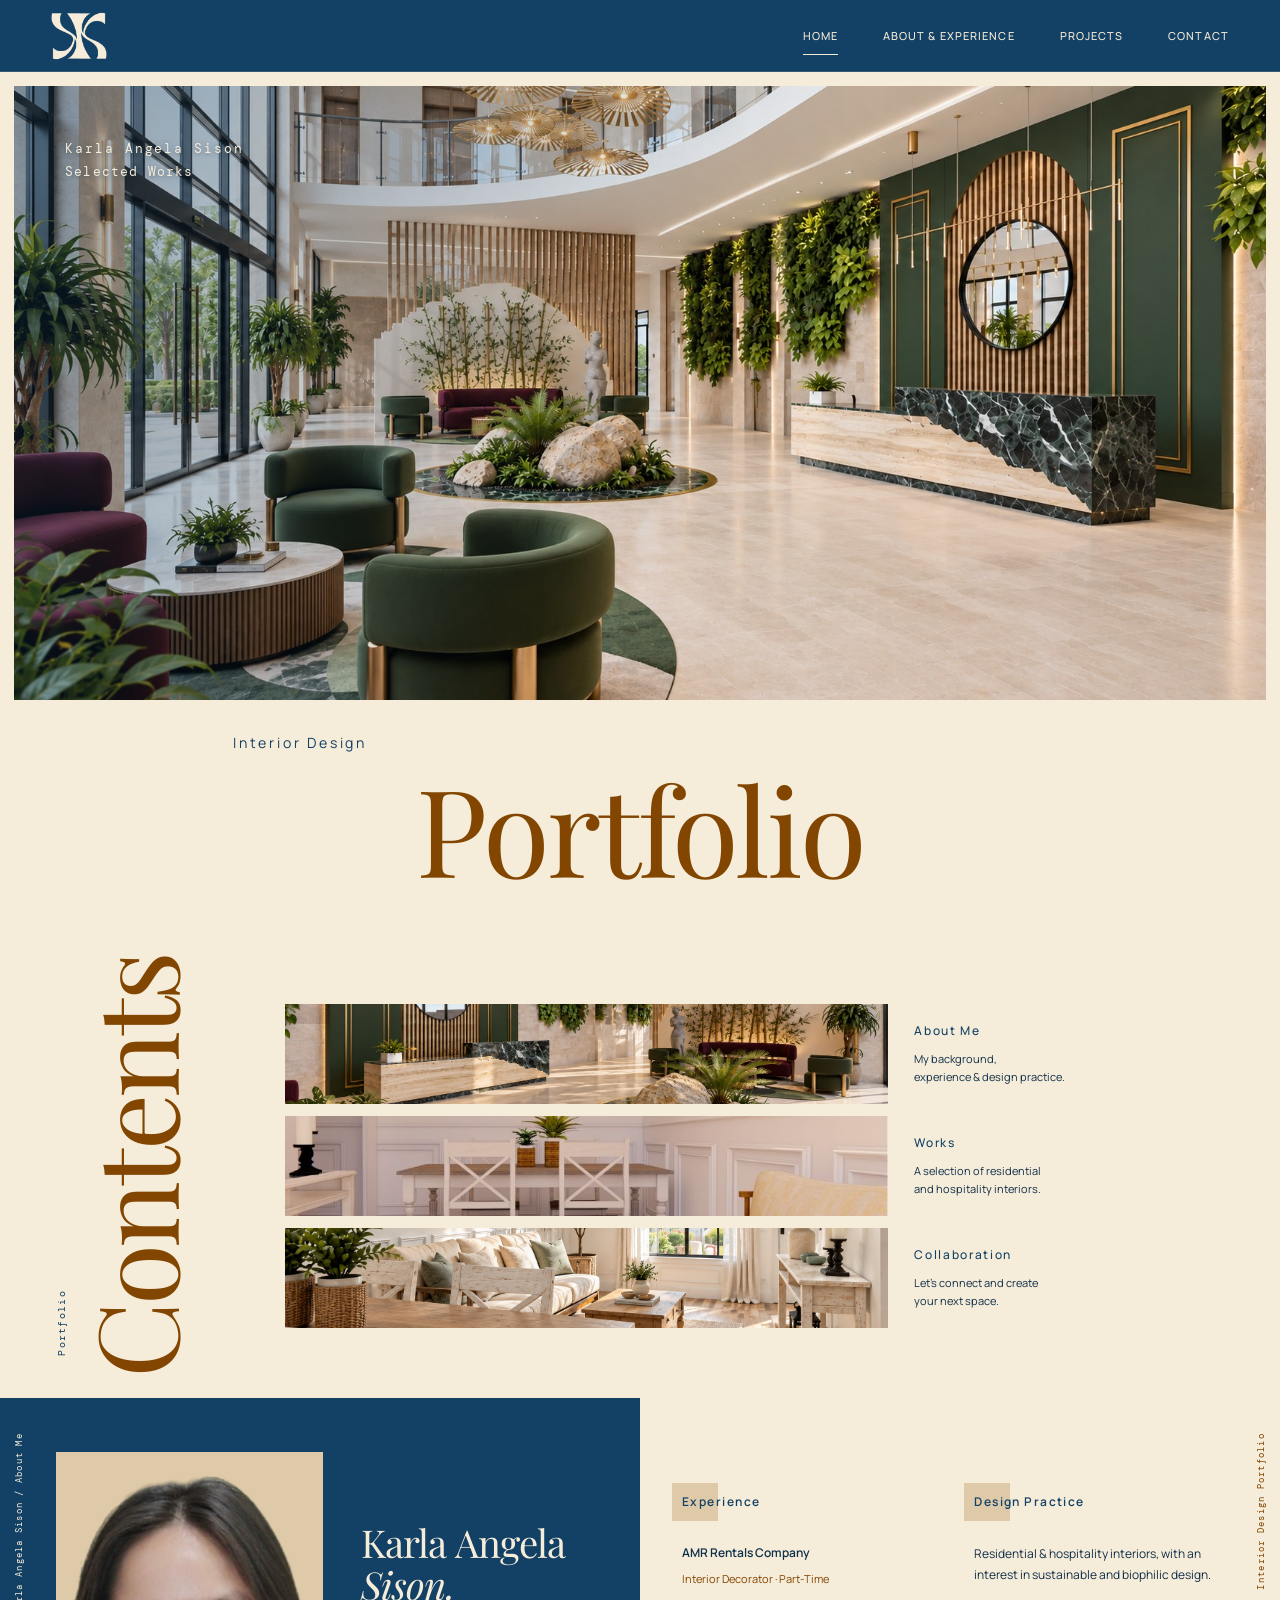
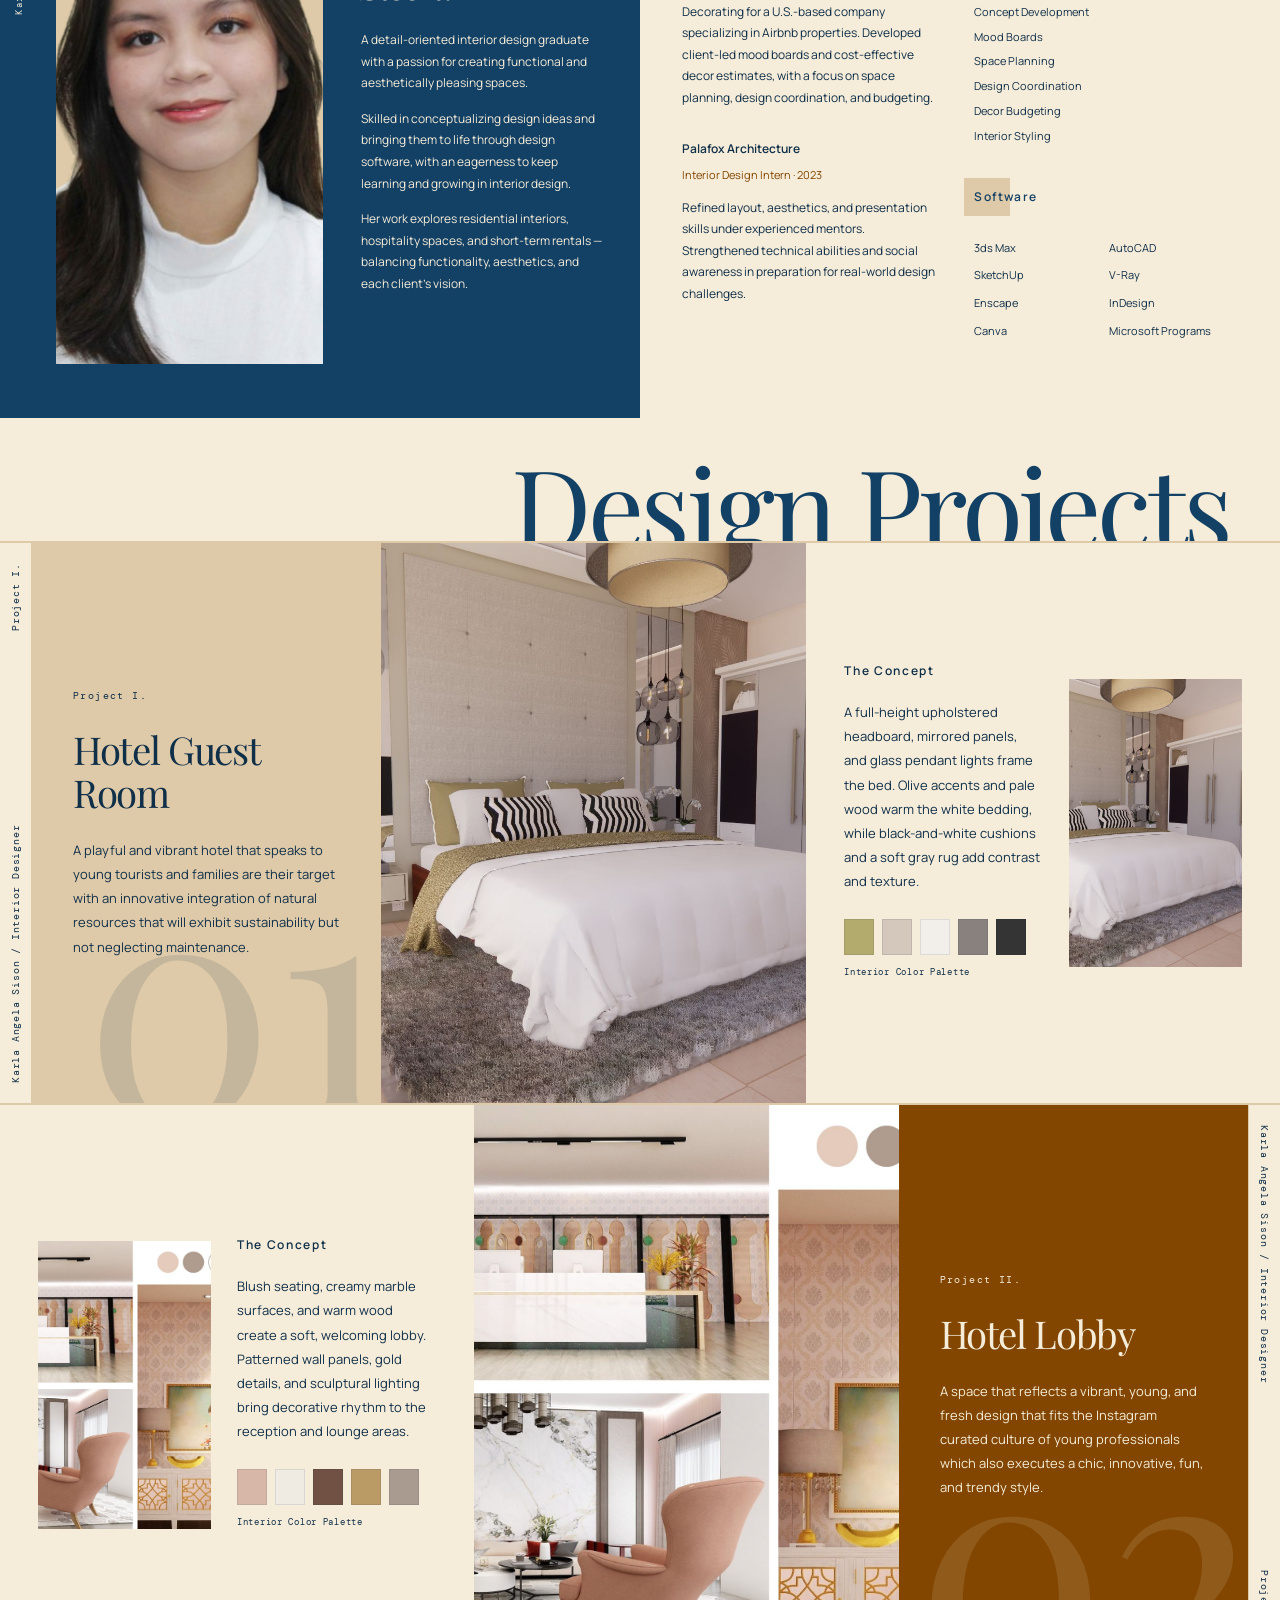
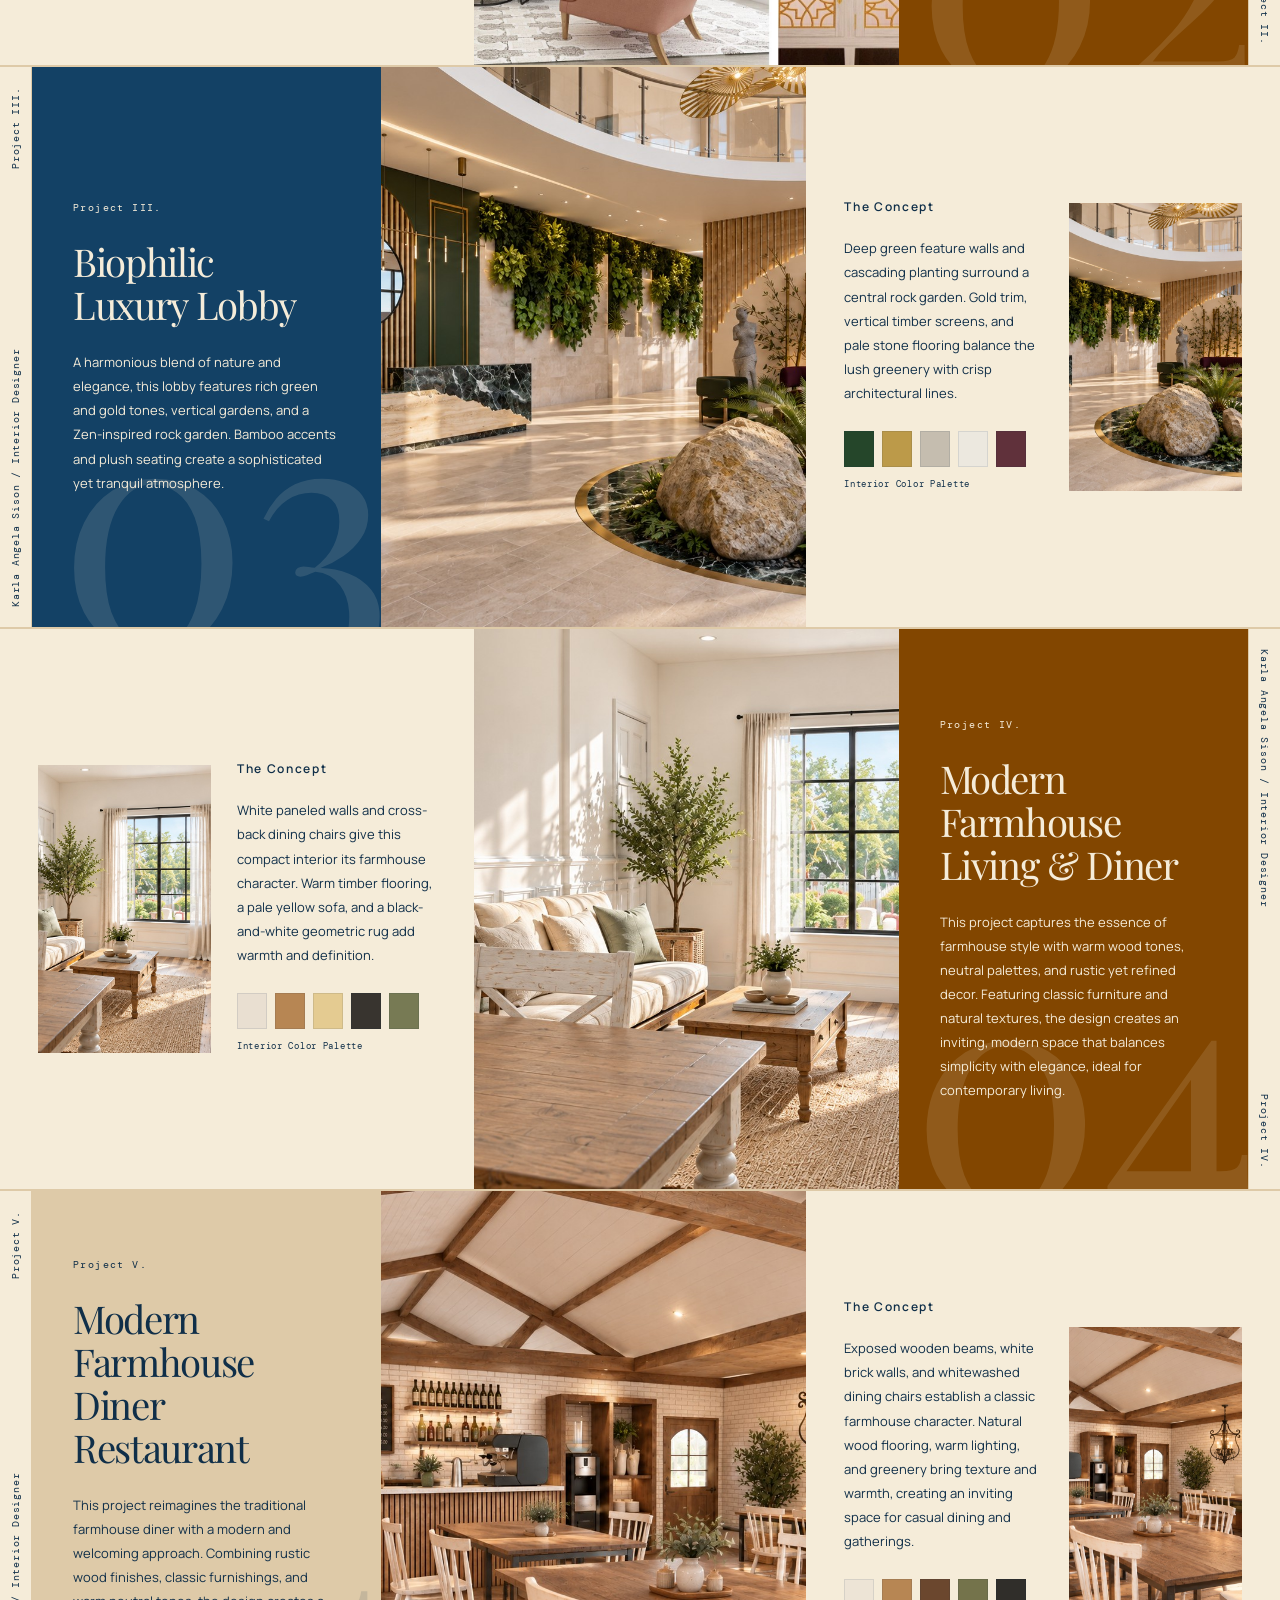
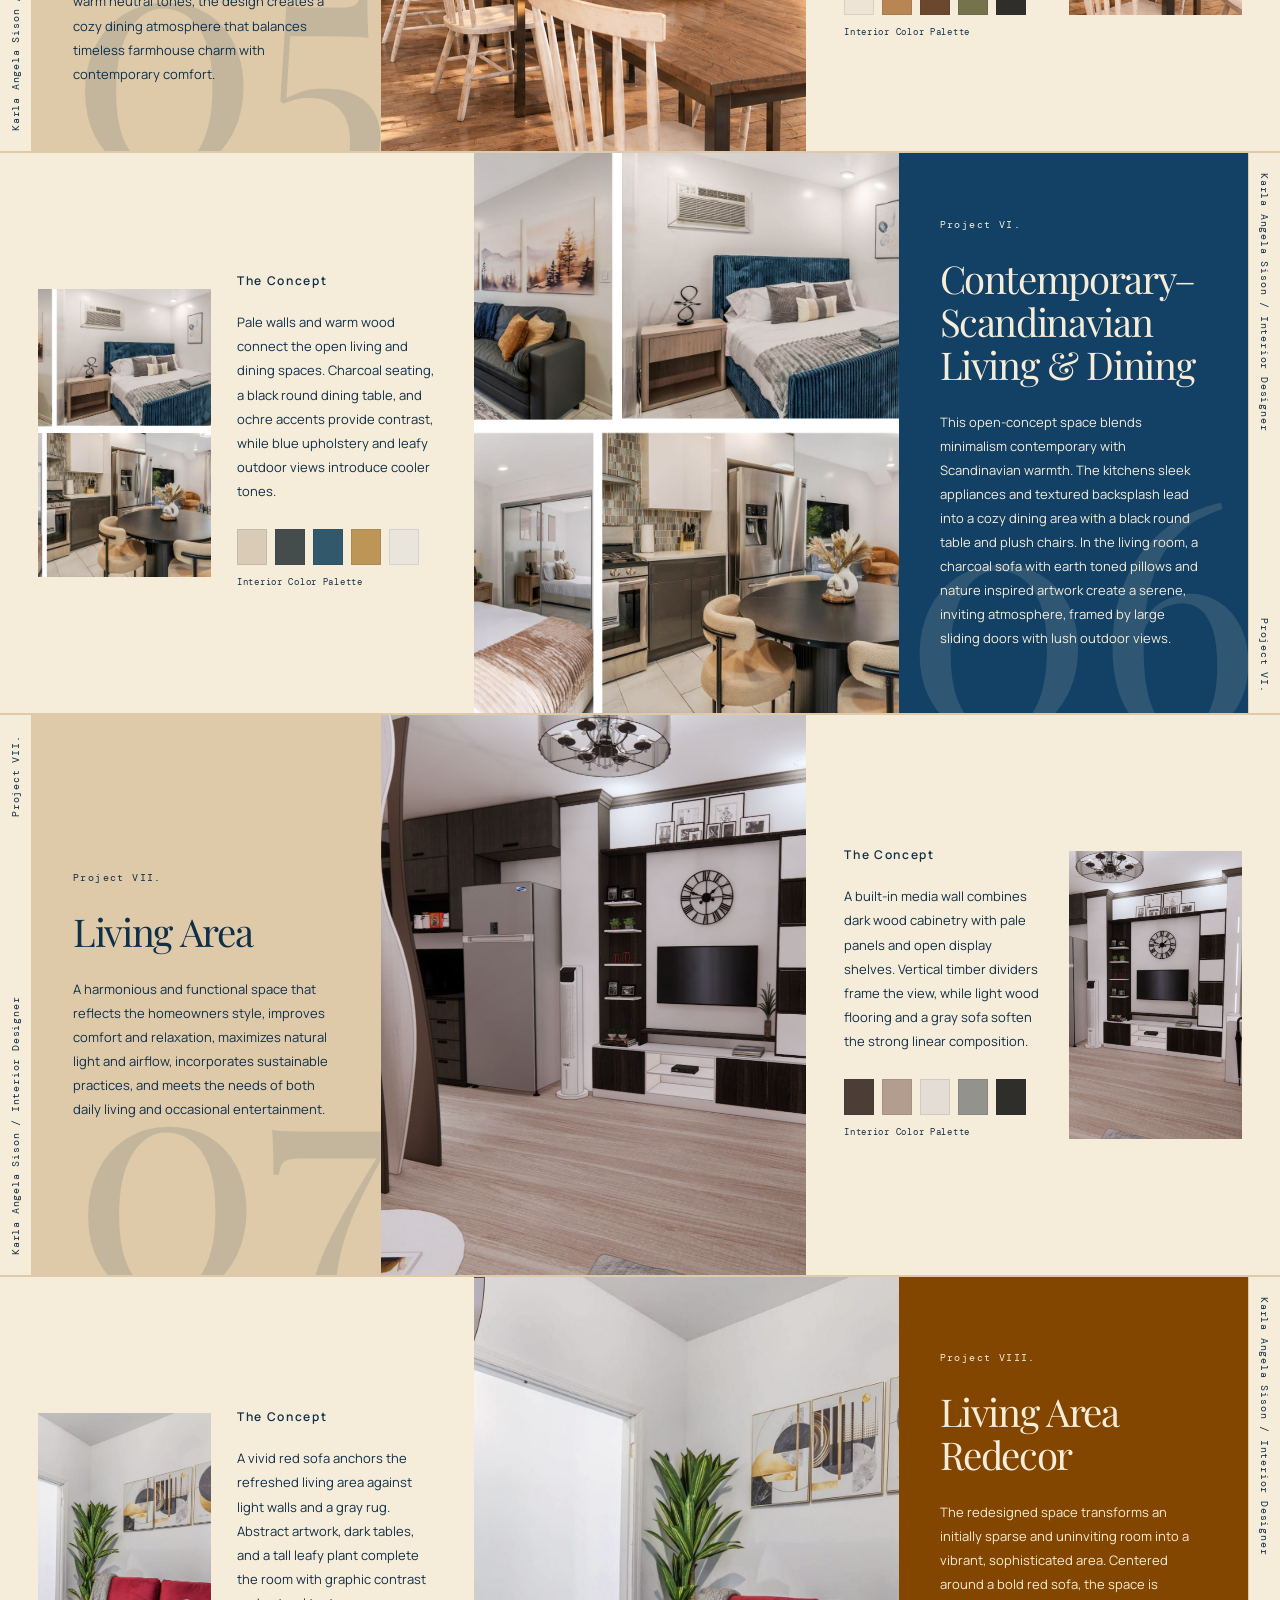
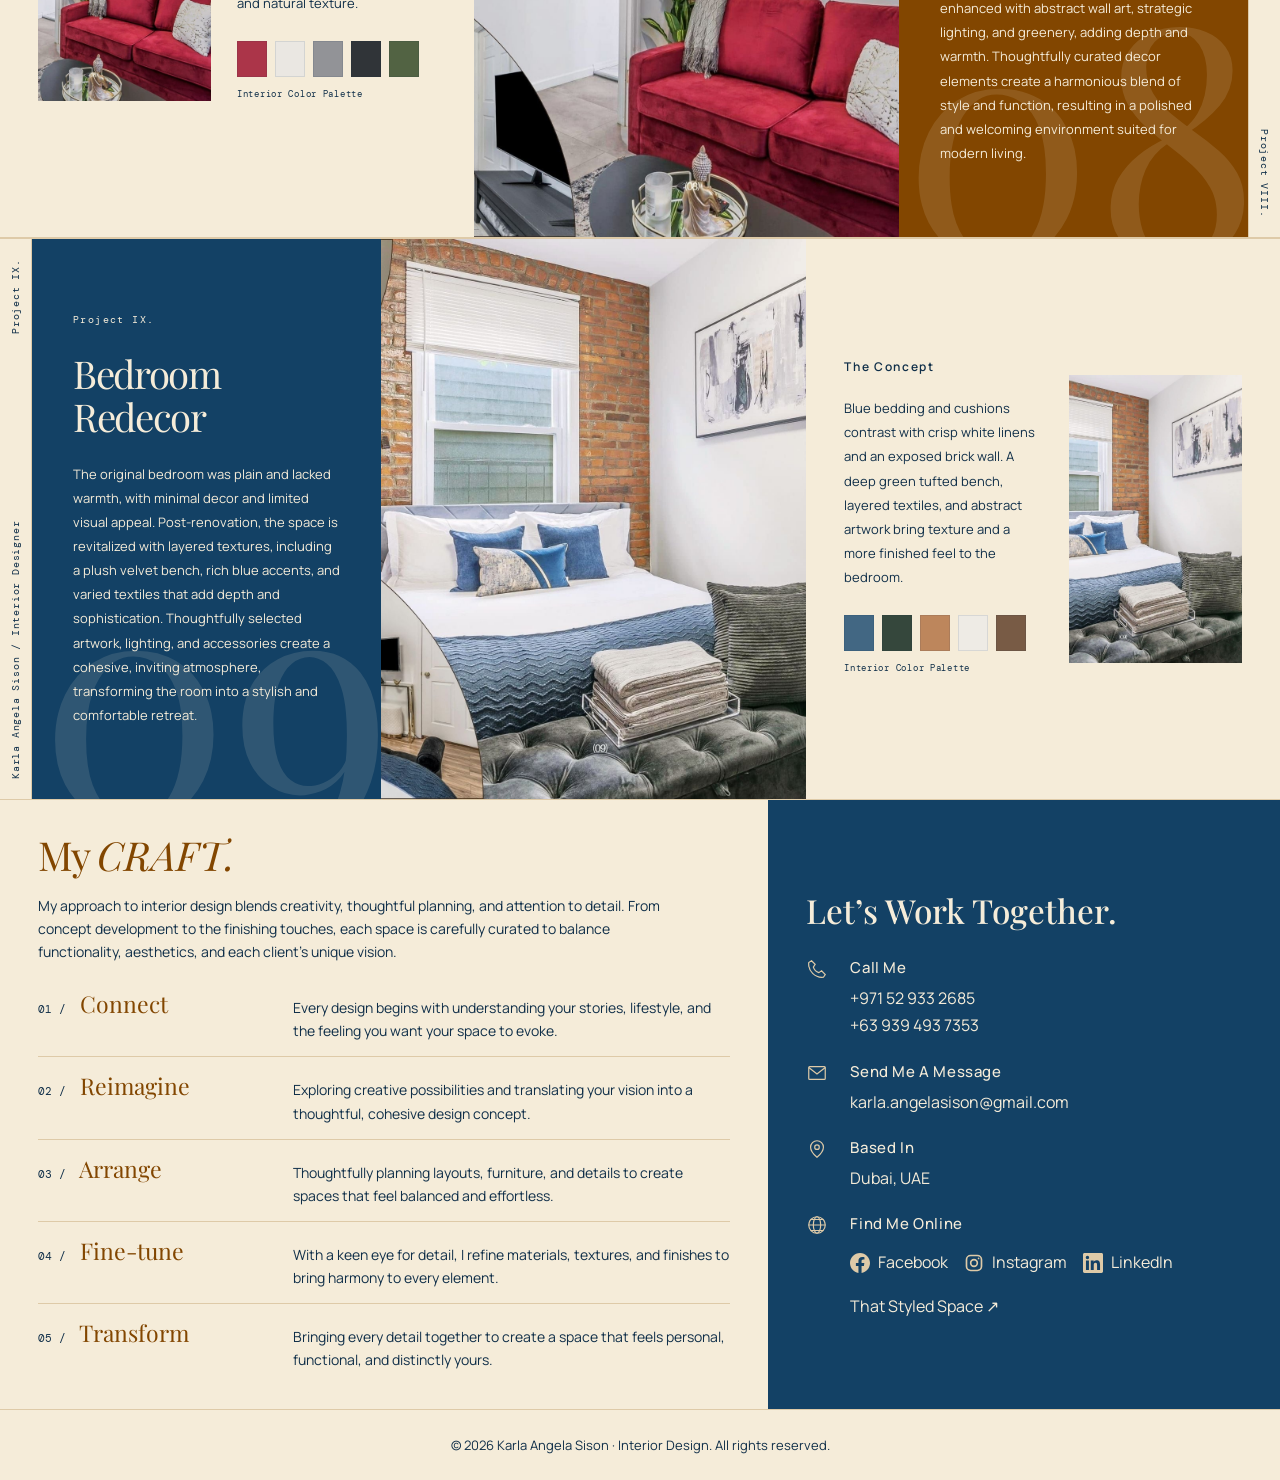
==== index.html @ 4dda9339 "Add files via upload" ====
<!DOCTYPE html>
<html lang="en"><head><meta charset="UTF-8"><meta name="viewport" content="width=device-width, initial-scale=1.0"><meta name="description" content="Karla Angela Sison — Interior Design Portfolio, residential and hospitality projects, experience, and contact details."><title>Karla Angela Sison</title><link rel="icon" type="image/x-icon" href="assets/img/LogoTab.ico"><link rel="preconnect" href="https://fonts.googleapis.com"><link rel="preconnect" href="https://fonts.gstatic.com" crossorigin><link href="https://fonts.googleapis.com/css2?family=DM+Mono:wght@400;500&family=Manrope:wght@400;500;600&family=Playfair+Display:ital,wght@0,400;0,500;1,400&display=swap" rel="stylesheet"><link rel="stylesheet" href="style.css"><script src="script.js" defer></script></head>
<body><a class="skip-link" href="#portfolio">Skip To Portfolio</a>
<header class="portfolio-navigation" id="top">
  <a class="navigation-wordmark" href="#portfolio" aria-label="Karla Angela Sison home"><span class="navigation-logo" aria-hidden="true"></span></a>
  <button class="navigation-toggle" type="button" aria-label="Open navigation" aria-expanded="false" aria-controls="main-navigation"><span></span><span></span><span></span></button>
  <nav id="main-navigation" aria-label="Main navigation">
    <a href="#portfolio">Home</a>
    <a href="#about">About &amp; Experience</a>
    <a href="#projects">Projects</a>
    <a href="#contact">Contact</a>
  </nav>
</header>
<main id="portfolio">
<section class="cover paper" aria-labelledby="cover-title">
  <div class="cover-photo">
    <img src="assets/img/main.jpg" alt="Modern farmhouse living and dining interior by Karla Angela Sison" fetchpriority="high">
    <span class="photo-label">Karla Angela Sison<br><span>Selected Works</span></span>
  </div>
  <div class="cover-title"><p class="small-label">Interior Design</p><h1 id="cover-title">Portfolio</h1></div>
</section>
<section class="contents paper contents-editorial" id="contents" aria-labelledby="contents-title">
  <div class="contents-spine"><span class="small-label">Portfolio</span><h2 id="contents-title">Contents</h2></div>
  <nav class="contents-strips" aria-label="Portfolio contents">
    <a class="contents-strip" href="#about"><img src="assets/img/F-1.jpg" alt="" loading="lazy"><div><h3>About Me</h3><p>My background,<br>experience &amp; design practice.</p></div></a>
    <a class="contents-strip" href="#projects"><img src="assets/img/H-1.jpg" alt="" loading="lazy"><div><h3>Works</h3><p>A selection of residential<br>and hospitality interiors.</p></div></a>
    <a class="contents-strip" href="#contact"><img src="assets/img/B-2ProII.jpg" alt="" loading="lazy"><div><h3>Collaboration</h3><p>Let’s connect and create<br>your next space.</p></div></a>
  </nav>
</section>
<section class="about-spread paper" id="about" aria-labelledby="about-title">
  <div class="about-left">
    <span class="about-edge" aria-hidden="true">Karla Angela Sison / About Me</span>
    <figure class="about-portrait"><img src="assets/img/SisonII.png" alt="Karla Angela Sison" loading="lazy"></figure>
    <div class="about-biography"><h2 id="about-title">Karla Angela<br><em>Sison.</em></h2><p>A detail-oriented interior design graduate with a passion for creating functional and aesthetically pleasing spaces.</p><p>Skilled in conceptualizing design ideas and bringing them to life through design software, with an eagerness to keep learning and growing in interior design.</p><p>Her work explores residential interiors, hospitality spaces, and short-term rentals — balancing functionality, aesthetics, and each client’s vision.</p></div>
  </div>
  <div class="about-right" id="experience">
    <section class="about-experience" aria-labelledby="experience-title"><h3 id="experience-title" class="about-label">Experience</h3>
      <div class="about-role"><h4>AMR Rentals Company</h4><p class="about-role-meta">Interior Decorator · Part-Time</p><p>Decorating for a U.S.-based company specializing in Airbnb properties. Developed client-led mood boards and cost-effective decor estimates, with a focus on space planning, design coordination, and budgeting.</p></div>
      <div class="about-role"><h4>Palafox Architecture</h4><p class="about-role-meta">Interior Design Intern · 2023</p><p>Refined layout, aesthetics, and presentation skills under experienced mentors. Strengthened technical abilities and social awareness in preparation for real-world design challenges.</p></div>
    </section>
    <div class="about-practice">
      <section aria-labelledby="practice-title"><h3 id="practice-title" class="about-label">Design Practice</h3><p>Residential &amp; hospitality interiors, with an interest in sustainable and biophilic design.</p><ul class="about-skills"><li>Concept Development</li><li>Mood Boards</li><li>Space Planning</li><li>Design Coordination</li><li>Decor Budgeting</li><li>Interior Styling</li></ul></section>
      <section aria-labelledby="software-title"><h3 id="software-title" class="about-label">Software</h3><ul class="about-software"><li>3ds Max</li><li>AutoCAD</li><li>SketchUp</li><li>V-Ray</li><li>Enscape</li><li>InDesign</li><li>Canva</li><li>Microsoft Programs</li></ul></section>
    </div>
    <span class="about-edge about-edge-right" aria-hidden="true">Interior Design Portfolio</span>
  </div>
</section>
<div class="chapter-heading" id="projects"><h2>Design Projects</h2></div>
<article class="project paper source-project" id="hotel-guest-room" aria-labelledby="hotel-guest-room-title"><div class="project-intro"><div class="project-story"><span class="small-label">Project I.</span><h2 id="hotel-guest-room-title">Hotel Guest Room</h2><p>A playful and vibrant hotel that speaks to young tourists and families are their target with an innovative integration of natural resources that will exhibit sustainability but not neglecting maintenance.</p><span class="project-index" aria-hidden="true">01</span></div><button class="image-button" data-gallery="projects" data-index="0" aria-label="Enlarge Hotel Guest Room"><img src="assets/img/B-1Pro.jpg" alt="Hotel Guest Room — interior design by Karla Angela Sison" loading="lazy"></button><div class="project-concept"><div class="project-concept-copy"><h3>The Concept</h3><p>A full-height upholstered headboard, mirrored panels, and glass pendant lights frame the bed. Olive accents and pale wood warm the white bedding, while black-and-white cushions and a soft gray rug add contrast and texture.</p><div class="project-palette" role="img" aria-label="Interior color palette: Olive, Warm Beige, Soft White, Warm Gray, Charcoal"><span style="--swatch:#B3AA6D" title="Olive (#B3AA6D)"></span><span style="--swatch:#D4C7BB" title="Warm Beige (#D4C7BB)"></span><span style="--swatch:#F2EEEA" title="Soft White (#F2EEEA)"></span><span style="--swatch:#88817D" title="Warm Gray (#88817D)"></span><span style="--swatch:#343434" title="Charcoal (#343434)"></span></div><span class="project-palette-label">Interior Color Palette</span></div><figure class="project-concept-image"><img src="assets/img/B-1Pro.jpg" alt="" loading="lazy"></figure></div></div><div class="folio"><span>Karla Angela Sison / Interior Designer</span><span>Project I.</span></div></article>
<div class="project-divider" aria-hidden="true"><span></span></div>
<article class="project paper source-project" id="hotel-lobby" aria-labelledby="hotel-lobby-title"><div class="project-intro reverse"><div class="project-story"><span class="small-label">Project II.</span><h2 id="hotel-lobby-title">Hotel Lobby</h2><p>A space that reflects a vibrant, young, and fresh design that fits the Instagram curated culture of young professionals which also executes a chic, innovative, fun, and trendy style.</p><span class="project-index" aria-hidden="true">02</span></div><button class="image-button" data-gallery="projects" data-index="1" aria-label="Enlarge Hotel Lobby"><img src="assets/img/A-1Pro.jpg" alt="Hotel Lobby — interior design by Karla Angela Sison" loading="lazy"></button><div class="project-concept"><div class="project-concept-copy"><h3>The Concept</h3><p>Blush seating, creamy marble surfaces, and warm wood create a soft, welcoming lobby. Patterned wall panels, gold details, and sculptural lighting bring decorative rhythm to the reception and lounge areas.</p><div class="project-palette" role="img" aria-label="Interior color palette: Blush, Ivory, Walnut, Muted Gold, Warm Gray"><span style="--swatch:#D7B8A8" title="Blush (#D7B8A8)"></span><span style="--swatch:#EFEAE2" title="Ivory (#EFEAE2)"></span><span style="--swatch:#705143" title="Walnut (#705143)"></span><span style="--swatch:#BA9A65" title="Muted Gold (#BA9A65)"></span><span style="--swatch:#A99B90" title="Warm Gray (#A99B90)"></span></div><span class="project-palette-label">Interior Color Palette</span></div><figure class="project-concept-image"><img src="assets/img/A-1Pro.jpg" alt="" loading="lazy"></figure></div></div><div class="folio"><span>Karla Angela Sison / Interior Designer</span><span>Project II.</span></div></article>
<div class="project-divider" aria-hidden="true"><span></span></div>
<article class="project paper source-project" id="biophilic-lobby" aria-labelledby="biophilic-lobby-title"><div class="project-intro"><div class="project-story"><span class="small-label">Project III.</span><h2 id="biophilic-lobby-title">Biophilic Luxury Lobby</h2><p>A harmonious blend of nature and elegance, this lobby features rich green and gold tones, vertical gardens, and a Zen-inspired rock garden. Bamboo accents and plush seating create a sophisticated yet tranquil atmosphere.</p><span class="project-index" aria-hidden="true">03</span></div><button class="image-button" data-gallery="projects" data-index="2" aria-label="Enlarge Biophilic Luxury Lobby"><img src="assets/img/F-1.jpg" alt="Biophilic Luxury Lobby — interior design by Karla Angela Sison" loading="lazy"></button><div class="project-concept"><div class="project-concept-copy"><h3>The Concept</h3><p>Deep green feature walls and cascading planting surround a central rock garden. Gold trim, vertical timber screens, and pale stone flooring balance the lush greenery with crisp architectural lines.</p><div class="project-palette" role="img" aria-label="Interior color palette: Forest Green, Gold, Warm Stone, Ivory, Burgundy"><span style="--swatch:#25462A" title="Forest Green (#25462A)"></span><span style="--swatch:#BC9A49" title="Gold (#BC9A49)"></span><span style="--swatch:#C5BDAF" title="Warm Stone (#C5BDAF)"></span><span style="--swatch:#ECE8DF" title="Ivory (#ECE8DF)"></span><span style="--swatch:#60313B" title="Burgundy (#60313B)"></span></div><span class="project-palette-label">Interior Color Palette</span></div><figure class="project-concept-image"><img src="assets/img/F-1.jpg" alt="" loading="lazy"></figure></div></div><div class="folio"><span>Karla Angela Sison / Interior Designer</span><span>Project III.</span></div></article>
<div class="project-divider" aria-hidden="true"><span></span></div>
<article class="project paper source-project" id="modern-farmhouse" aria-labelledby="modern-farmhouse-title"><div class="project-intro reverse"><div class="project-story"><span class="small-label">Project IV.</span><h2 id="modern-farmhouse-title">Modern Farmhouse Living &amp; Diner</h2><p>This project captures the essence of farmhouse style with warm wood tones, neutral palettes, and rustic yet refined decor. Featuring classic furniture and natural textures, the design creates an inviting, modern space that balances simplicity with elegance, ideal for contemporary living.</p><span class="project-index" aria-hidden="true">04</span></div><button class="image-button" data-gallery="projects" data-index="3" aria-label="Enlarge Modern Farmhouse Living &amp; Dining Area"><img src="assets/img/B-2ProII.jpg" alt="Modern Farmhouse Living &amp; Dining Area — interior design by Karla Angela Sison" loading="lazy"></button><div class="project-concept"><div class="project-concept-copy"><h3>The Concept</h3><p>White paneled walls and cross-back dining chairs give this compact interior its farmhouse character. Warm timber flooring, a pale yellow sofa, and a black-and-white geometric rug add warmth and definition.</p><div class="project-palette" role="img" aria-label="Interior color palette: Cream, Natural Oak, Pale Yellow, Charcoal, Olive Green"><span style="--swatch:#E9DFD1" title="Cream (#E9DFD1)"></span><span style="--swatch:#B78653" title="Natural Oak (#B78653)"></span><span style="--swatch:#E4CB91" title="Pale Yellow (#E4CB91)"></span><span style="--swatch:#38342F" title="Charcoal (#38342F)"></span><span style="--swatch:#777A54" title="Olive Green (#777A54)"></span></div><span class="project-palette-label">Interior Color Palette</span></div><figure class="project-concept-image"><img src="assets/img/B-2ProII.jpg" alt="" loading="lazy"></figure></div></div><div class="folio"><span>Karla Angela Sison / Interior Designer</span><span>Project IV.</span></div></article>
<div class="project-divider" aria-hidden="true"><span></span></div>
<article class="project paper source-project" id="farmhouse-diner" aria-labelledby="farmhouse-diner-title"><div class="project-intro"><div class="project-story"><span class="small-label">Project V.</span><h2 id="farmhouse-diner-title">Modern Farmhouse Diner Restaurant</h2><p>This project reimagines the traditional farmhouse diner with a modern and welcoming approach. Combining rustic wood finishes, classic furnishings, and warm neutral tones, the design creates a cozy dining atmosphere that balances timeless farmhouse charm with contemporary comfort.</p><span class="project-index" aria-hidden="true">05</span></div><button class="image-button" data-gallery="projects" data-index="4" aria-label="Enlarge Modern Farmhouse Diner Restaurant"><img src="assets/img/I-1.jpg" alt="Modern Farmhouse Diner Restaurant — interior design by Karla Angela Sison" loading="lazy"></button><div class="project-concept"><div class="project-concept-copy"><h3>The Concept</h3><p>Exposed wooden beams, white brick walls, and whitewashed dining chairs establish a classic farmhouse character. Natural wood flooring, warm lighting, and greenery bring texture and warmth, creating an inviting space for casual dining and gatherings.</p><div class="project-palette" role="img" aria-label="Interior color palette: Warm White, Natural Oak, Walnut Brown, Olive Green, Charcoal Black"><span style="--swatch:#EDE4D6" title="Warm White (#EDE4D6)"></span><span style="--swatch:#B78653" title="Natural Oak (#B78653)"></span><span style="--swatch:#6B472E" title="Walnut Brown (#6B472E)"></span><span style="--swatch:#74734B" title="Olive Green (#74734B)"></span><span style="--swatch:#302E2A" title="Charcoal Black (#302E2A)"></span></div><span class="project-palette-label">Interior Color Palette</span></div><figure class="project-concept-image"><img src="assets/img/I-1.jpg" alt="" loading="lazy"></figure></div></div><div class="folio"><span>Karla Angela Sison / Interior Designer</span><span>Project V.</span></div></article>
<div class="project-divider" aria-hidden="true"><span></span></div>
<article class="project paper source-project" id="scandinavian" aria-labelledby="scandinavian-title"><div class="project-intro reverse"><div class="project-story"><span class="small-label">Project VI.</span><h2 id="scandinavian-title">Contemporary–Scandinavian Living &amp; Dining</h2><p>This open-concept space blends minimalism contemporary with Scandinavian warmth. The kitchens sleek appliances and textured backsplash lead into a cozy dining area with a black round table and plush chairs. In the living room, a charcoal sofa with earth toned pillows and nature inspired artwork create a serene, inviting atmosphere, framed by large sliding doors with lush outdoor views.</p><span class="project-index" aria-hidden="true">06</span></div><button class="image-button" data-gallery="projects" data-index="5" aria-label="Enlarge Contemporary–Scandinavian Living &amp; Dining"><img src="assets/img/C-1Pro.jpg" alt="Contemporary–Scandinavian Living &amp; Dining — interior design by Karla Angela Sison" loading="lazy"></button><div class="project-concept"><div class="project-concept-copy"><h3>The Concept</h3><p>Pale walls and warm wood connect the open living and dining spaces. Charcoal seating, a black round dining table, and ochre accents provide contrast, while blue upholstery and leafy outdoor views introduce cooler tones.</p><div class="project-palette" role="img" aria-label="Interior color palette: Light Oak, Charcoal, Muted Blue, Ochre, Warm White"><span style="--swatch:#D9CBB5" title="Light Oak (#D9CBB5)"></span><span style="--swatch:#454C4C" title="Charcoal (#454C4C)"></span><span style="--swatch:#31586B" title="Muted Blue (#31586B)"></span><span style="--swatch:#BD9556" title="Ochre (#BD9556)"></span><span style="--swatch:#EAE5DC" title="Warm White (#EAE5DC)"></span></div><span class="project-palette-label">Interior Color Palette</span></div><figure class="project-concept-image"><img src="assets/img/C-1Pro.jpg" alt="" loading="lazy"></figure></div></div><div class="folio"><span>Karla Angela Sison / Interior Designer</span><span>Project VI.</span></div></article>
<div class="project-divider" aria-hidden="true"><span></span></div>
<article class="project paper source-project" id="living-area" aria-labelledby="living-area-title"><div class="project-intro"><div class="project-story"><span class="small-label">Project VII.</span><h2 id="living-area-title">Living Area</h2><p>A harmonious and functional space that reflects the homeowners style, improves comfort and relaxation, maximizes natural light and airflow, incorporates sustainable practices, and meets the needs of both daily living and occasional entertainment.</p><span class="project-index" aria-hidden="true">07</span></div><button class="image-button" data-gallery="projects" data-index="6" aria-label="Enlarge Living Area"><img src="assets/img/E-1Pro.jpg" alt="Living Area — interior design by Karla Angela Sison" loading="lazy"></button><div class="project-concept"><div class="project-concept-copy"><h3>The Concept</h3><p>A built-in media wall combines dark wood cabinetry with pale panels and open display shelves. Vertical timber dividers frame the view, while light wood flooring and a gray sofa soften the strong linear composition.</p><div class="project-palette" role="img" aria-label="Interior color palette: Dark Walnut, Light Wood, Warm White, Soft Gray, Charcoal Black"><span style="--swatch:#4C3D36" title="Dark Walnut (#4C3D36)"></span><span style="--swatch:#B39E8D" title="Light Wood (#B39E8D)"></span><span style="--swatch:#E4DDD5" title="Warm White (#E4DDD5)"></span><span style="--swatch:#93928C" title="Soft Gray (#93928C)"></span><span style="--swatch:#302E2A" title="Charcoal Black (#302E2A)"></span></div><span class="project-palette-label">Interior Color Palette</span></div><figure class="project-concept-image"><img src="assets/img/E-1Pro.jpg" alt="" loading="lazy"></figure></div></div><div class="folio"><span>Karla Angela Sison / Interior Designer</span><span>Project VII.</span></div></article>
<div class="project-divider" aria-hidden="true"><span></span></div>
<article class="project paper source-project" id="living-redecor" aria-labelledby="living-redecor-title"><div class="project-intro reverse"><div class="project-story"><span class="small-label">Project VIII.</span><h2 id="living-redecor-title">Living Area Redecor</h2><p>The redesigned space transforms an initially sparse and uninviting room into a vibrant, sophisticated area. Centered around a bold red sofa, the space is enhanced with abstract wall art, strategic lighting, and greenery, adding depth and warmth. Thoughtfully curated decor elements create a harmonious blend of style and function, resulting in a polished and welcoming environment suited for modern living.</p><span class="project-index" aria-hidden="true">08</span></div><button class="image-button" data-gallery="projects" data-index="7" aria-label="Enlarge Living Area Redecor"><img src="assets/img/G-I.jpg" alt="Living Area Redecor — interior design by Karla Angela Sison" loading="lazy"></button><div class="project-concept"><div class="project-concept-copy"><h3>The Concept</h3><p>A vivid red sofa anchors the refreshed living area against light walls and a gray rug. Abstract artwork, dark tables, and a tall leafy plant complete the room with graphic contrast and natural texture.</p><div class="project-palette" role="img" aria-label="Interior color palette: Crimson, Soft White, Cool Gray, Charcoal, Leaf Green"><span style="--swatch:#AB3549" title="Crimson (#AB3549)"></span><span style="--swatch:#EAE7E2" title="Soft White (#EAE7E2)"></span><span style="--swatch:#929397" title="Cool Gray (#929397)"></span><span style="--swatch:#303438" title="Charcoal (#303438)"></span><span style="--swatch:#526343" title="Leaf Green (#526343)"></span></div><span class="project-palette-label">Interior Color Palette</span></div><figure class="project-concept-image"><img src="assets/img/G-I.jpg" alt="" loading="lazy"></figure></div></div><div class="folio"><span>Karla Angela Sison / Interior Designer</span><span>Project VIII.</span></div></article>
<div class="project-divider" aria-hidden="true"><span></span></div>
<article class="project paper source-project" id="bedroom-redecor" aria-labelledby="bedroom-redecor-title"><div class="project-intro"><div class="project-story"><span class="small-label">Project IX.</span><h2 id="bedroom-redecor-title">Bedroom Redecor</h2><p>The original bedroom was plain and lacked warmth, with minimal decor and limited visual appeal. Post-renovation, the space is revitalized with layered textures, including a plush velvet bench, rich blue accents, and varied textiles that add depth and sophistication. Thoughtfully selected artwork, lighting, and accessories create a cohesive, inviting atmosphere, transforming the room into a stylish and comfortable retreat.</p><span class="project-index" aria-hidden="true">09</span></div><button class="image-button" data-gallery="projects" data-index="8" aria-label="Enlarge Bedroom Redecor"><img src="assets/img/G-II.jpg" alt="Bedroom Redecor — interior design by Karla Angela Sison" loading="lazy"></button><div class="project-concept"><div class="project-concept-copy"><h3>The Concept</h3><p>Blue bedding and cushions contrast with crisp white linens and an exposed brick wall. A deep green tufted bench, layered textiles, and abstract artwork bring texture and a more finished feel to the bedroom.</p><div class="project-palette" role="img" aria-label="Interior color palette: Denim Blue, Deep Green, Terracotta, Linen White, Warm Walnut"><span style="--swatch:#426783" title="Denim Blue (#426783)"></span><span style="--swatch:#35473C" title="Deep Green (#35473C)"></span><span style="--swatch:#BD865C" title="Terracotta (#BD865C)"></span><span style="--swatch:#EEEBE5" title="Linen White (#EEEBE5)"></span><span style="--swatch:#785B45" title="Warm Walnut (#785B45)"></span></div><span class="project-palette-label">Interior Color Palette</span></div><figure class="project-concept-image"><img src="assets/img/G-II.jpg" alt="" loading="lazy"></figure></div></div><div class="folio"><span>Karla Angela Sison / Interior Designer</span><span>Project IX.</span></div></article>
<section class="craft paper craft-contact" id="contact" aria-labelledby="craft-title contact-title">
  <div class="craft-story">
    <div class="craft-introduction">
    <h2 id="craft-title">My <em>CRAFT.</em></h2>
    <p>My approach to interior design blends creativity, thoughtful planning, and attention to detail. From concept development to the finishing touches, each space is carefully curated to balance functionality, aesthetics, and each client’s unique vision.</p>
    </div>
  <ol class="craft-process" aria-label="My design process">
    <li><h3><span>01 /</span> Connect</h3><p>Every design begins with understanding your stories, lifestyle, and the feeling you want your space to evoke.</p></li>
    <li><h3><span>02 /</span> Reimagine</h3><p>Exploring creative possibilities and translating your vision into a thoughtful, cohesive design concept.</p></li>
    <li><h3><span>03 /</span> Arrange</h3><p>Thoughtfully planning layouts, furniture, and details to create spaces that feel balanced and effortless.</p></li>
    <li><h3><span>04 /</span> Fine-tune</h3><p>With a keen eye for detail, I refine materials, textures, and finishes to bring harmony to every element.</p></li>
    <li><h3><span>05 /</span> Transform</h3><p>Bringing every detail together to create a space that feels personal, functional, and distinctly yours.</p></li>
  </ol>
  </div>
<div class="contact-details">
    <h3 id="contact-title">Let’s Work Together.</h3>
    <div class="contact-detail-row">
      <svg viewBox="0 0 24 24" fill="none" stroke="currentColor" stroke-width="1.3" aria-hidden="true"><path d="m6 3 4 4-2 3c1 3 3 5 6 6l3-2 4 4-2 3C10 22 2 14 3 5Z"/></svg>
      <div><h4>Call Me</h4><a href="tel:+971529332685">+971 52 933 2685</a><a href="tel:+639394937353">+63 939 493 7353</a></div>
    </div>
    <div class="contact-detail-row">
      <svg viewBox="0 0 24 24" fill="none" stroke="currentColor" stroke-width="1.3" aria-hidden="true"><rect x="3" y="5" width="18" height="14" rx="1"/><path d="m3 6 9 7 9-7"/></svg>
      <div><h4>Send Me A Message</h4><a href="mailto:karla.angelasison@gmail.com">karla.angelasison@gmail.com</a></div>
    </div>
    <div class="contact-detail-row">
      <svg viewBox="0 0 24 24" fill="none" stroke="currentColor" stroke-width="1.3" aria-hidden="true"><path d="M19 10c0 5-7 11-7 11S5 15 5 10a7 7 0 1 1 14 0Z"/><circle cx="12" cy="10" r="2.5"/></svg>
      <div><h4>Based In</h4><p>Dubai, UAE</p></div>
    </div>
    <div class="contact-detail-row">
      <svg viewBox="0 0 24 24" fill="none" stroke="currentColor" stroke-width="1.3" aria-hidden="true"><circle cx="12" cy="12" r="9"/><ellipse cx="12" cy="12" rx="4" ry="9"/><path d="M3 12h18M5 6h14M5 18h14"/></svg>
      <div><h4>Find Me Online</h4><nav class="contact-profile-links" aria-label="Social profiles"><a href="https://www.facebook.com/karlaangela.sison" target="_blank" rel="noopener noreferrer"><svg viewBox="0 0 24 24" fill="currentColor" aria-hidden="true"><path d="M24 12.073C24 5.405 18.627 0 12 0S0 5.405 0 12.073C0 18.1 4.388 23.094 10.125 24v-8.437H7.078v-3.49h3.047V9.413c0-3.026 1.792-4.697 4.533-4.697 1.312 0 2.686.236 2.686.236v2.971h-1.513c-1.49 0-1.956.931-1.956 1.887v2.263h3.328l-.532 3.49h-2.796V24C19.612 23.094 24 18.1 24 12.073Z"/></svg><span>Facebook</span></a><a href="https://www.instagram.com/_karlasison/" target="_blank" rel="noopener noreferrer"><svg viewBox="0 0 24 24" fill="none" stroke="currentColor" stroke-width="2" aria-hidden="true"><rect x="3" y="3" width="18" height="18" rx="5"/><circle cx="12" cy="12" r="4"/><circle cx="17.5" cy="6.5" r="1" fill="currentColor" stroke="none"/></svg><span>Instagram</span></a><a href="https://www.linkedin.com/in/karla-angela-sison-81026522a/" target="_blank" rel="noopener noreferrer"><svg viewBox="0 0 24 24" fill="currentColor" aria-hidden="true"><path d="M20.447 20.452h-3.554v-5.569c0-1.328-.027-3.037-1.852-3.037-1.853 0-2.136 1.445-2.136 2.939v5.667H9.351V9h3.414v1.561h.049c.476-.9 1.637-1.85 3.37-1.85 3.601 0 4.267 2.37 4.267 5.455v6.286ZM5.337 7.433a2.062 2.062 0 1 1 0-4.124 2.062 2.062 0 0 1 0 4.124Zm1.782 13.019H3.555V9h3.564v11.452ZM22.225 0H1.771C.792 0 0 .774 0 1.729v20.542C0 23.227.792 24 1.771 24h20.451C23.2 24 24 23.227 24 22.271V1.729C24 .774 23.2 0 22.225 0Z"/></svg><span>LinkedIn</span></a></nav><a class="contact-studio-link" href="../index.php">That Styled Space ↗</a></div>
    </div>
  </div>
</section>
</main><footer class="site-footer"><p>© 2026 Karla Angela Sison · Interior Design. All rights reserved.</p></footer>
<dialog class="lightbox" aria-label="Project images"><div class="lightbox-toolbar"><span id="photo-count" aria-live="polite"></span><button id="close-lightbox" aria-label="Close project image">Close ×</button></div><img id="lightbox-image" src="assets/img/B-1Pro.jpg" alt="Hotel Guest Room"><div class="lightbox-bottom"><button id="previous-photo" aria-label="Previous project">← Previous</button><p id="photo-caption"></p><button id="next-photo" aria-label="Next project">Next →</button></div></dialog>
</body></html>
---- style.css ----
:root{--blue:#134165;--umber:#824600;--apricot:#fccb7a;--oak:#decaa8;--ink:#102f49;--paper:#f5ecd9;--display:"Perandory","Playfair Display",Georgia,serif;--body:"The Seasons",Manrope,Arial,sans-serif;--mono:"DM Mono",monospace;--ease:cubic-bezier(.22,.61,.36,1)}
*{box-sizing:border-box}html{scroll-behavior:smooth;scrollbar-color:var(--umber) var(--oak);scroll-padding-top:30px}body{margin:0;background:var(--oak);color:var(--ink);font-family:var(--body);font-size:14px;line-height:1.75}::selection{background:var(--blue);color:var(--paper)}a{color:inherit;text-decoration:none}button{font:inherit;color:inherit;cursor:pointer}a,button{-webkit-tap-highlight-color:transparent}a:focus-visible,button:focus-visible{outline:3px solid var(--umber);outline-offset:6px}a:hover{text-decoration:underline;text-underline-offset:5px}img{display:block;width:100%;height:100%;object-fit:cover}h1,h2,h3,p{margin:0}h1,h2,h3{font-family:var(--display);font-weight:400;line-height:1.08;text-wrap:balance}h2{font-size:clamp(38px,5.1vw,68px);letter-spacing:-.035em}h3{font-size:30px}em{font-weight:400}p{max-width:60ch}.small-label,.folio,.photo-label{font-family:var(--mono);font-size:10px;line-height:1.7;letter-spacing:.13em;text-transform:none}.site-header{max-width:1200px;margin:auto;padding:32px 0;display:flex;justify-content:space-between;align-items:center}.wordmark{display:flex;flex-direction:column;font:38px/.85 var(--display);letter-spacing:-.03em}.wordmark span{font:8px/2.5 var(--mono);letter-spacing:.2em}.site-header nav{display:flex;gap:35px;font-size:12px}.site-header nav a:last-child{border-bottom:1px solid var(--umber)}main{max-width:1200px;margin:auto}.paper{background:var(--paper);box-shadow:3px 7px 14px #102f491c;margin-bottom:36px;position:relative}.cover{padding:14px}.cover-photo{height:480px;position:relative}.cover-photo img{object-position:50% 58%}.photo-label{position:absolute;top:24px;left:24px;color:var(--paper);background:var(--ink);padding:10px 14px;font-size:9px}.cover-title{text-align:center;padding:26px 30px 12px}.cover-title h1{font-size:clamp(64px,12vw,150px);text-transform:none;color:var(--umber);letter-spacing:-.035em;line-height:1.15}.cover-bottom{display:flex;justify-content:space-between;font-size:11px;padding-top:20px}.cover-bottom a{display:flex;gap:20px}.spread{display:grid;grid-template-columns:1fr 1fr;padding-bottom:42px}.contents{min-height:390px}.contents-heading{padding:50px 55px;border-right:1px solid #82460020}.contents-heading h2{margin:25px 0 18px;color:var(--umber)}.contents-heading p{font-size:14px}.contents-list{padding:28px 42px}.contents-list>a{display:flex;align-items:center;gap:20px;padding:20px 0;border-bottom:1px solid #82460030}.contents-list>a:hover{text-decoration:none;color:var(--umber)}.contents-list>a>span{font:11px var(--mono)}.contents-list>a>span:last-child{margin-left:auto;font-size:22px}.contents-list h3{font-size:26px}.contents-list p{font-size:10px;margin-top:6px}.folio{position:absolute;bottom:0;left:0;width:100%;padding:12px 22px;border-top:1px solid #82460024;display:flex;justify-content:space-between;font-size:8px;letter-spacing:.08em}.approach-image{padding:25px;background:var(--umber)}.approach-image img{min-height:420px}.editorial-copy{padding:54px 48px}.editorial-copy h2{margin:22px 0 25px}.editorial-copy p+p{margin-top:18px}.text-link{display:inline-block;font-size:11px;margin-top:28px;border-bottom:1px solid var(--umber);padding-bottom:5px}.chapter-heading{display:flex;align-items:baseline;justify-content:space-between;margin:70px 0 28px}.chapter-heading h2{font-size:35px}.project{padding-bottom:42px}.project-intro{display:grid;grid-template-columns:38% 62%;min-height:480px}.project-story{background:var(--umber);color:var(--paper);padding:42px 40px;position:relative;overflow:hidden;display:flex;flex-direction:column;justify-content:center}.project-story h2{margin:30px 0 24px;font-size:clamp(45px,5.8vw,76px)}.project-story p{font-size:13px;position:relative;z-index:1;max-width:32ch}.project-index{position:absolute;bottom:-45px;right:8px;font:230px/1 var(--display);opacity:.11;pointer-events:none}.image-button{border:0;padding:0;background:var(--oak);position:relative;overflow:hidden;display:block;width:100%;min-width:0}.image-button img{transition:transform .6s var(--ease)}.image-button:hover img{transform:scale(1.025)}.image-action{position:absolute;bottom:18px;right:18px;background:var(--paper);padding:9px 14px;font-size:10px;display:flex;gap:20px}.project-detail{display:grid;grid-template-columns:1fr 1fr 1fr;gap:24px;padding:30px;min-height:330px}.detail-copy{padding:25px 10px}.detail-copy h3{margin:20px 0;font-size:34px}.detail-copy p{font-size:12px}.swatches{display:flex;gap:8px;margin:28px 0 12px}.swatches i{width:34px;height:40px;background:var(--oak);border:1px solid #82460030}.swatches i:nth-child(2){background:var(--paper)}.swatches i:nth-child(3){background:var(--umber)}.swatches i:nth-child(4){background:var(--blue)}.detail-copy>.small-label:last-child{font-size:8px}.reverse{grid-template-columns:62% 38%}.reverse .project-story{order:2;background:var(--blue)}.living-detail{display:grid;grid-template-columns:38% 62%;padding:30px;gap:0}.living-detail .detail-copy{padding:10px 40px 20px 10px}.living-detail img{max-height:390px}.details{margin-top:60px}.details .editorial-copy{background:var(--blue);color:var(--paper)}.detail-photo{padding:25px}.detail-photo img{min-height:440px}.material-list{display:flex;flex-direction:column;margin-top:30px;gap:10px;font:10px/1.8 var(--mono);text-transform:none;letter-spacing:.05em}.contact{padding:70px 50px 24px;text-align:center}.contact h2{margin:26px 0 35px;color:var(--umber);font-size:clamp(42px,6vw,78px)}.contact-link{display:inline-flex;gap:35px;border-bottom:1px solid var(--umber);padding:8px 0;font-size:13px}.contact-bottom{margin-top:65px;display:flex;justify-content:space-between;font-size:10px}.site-footer{padding:38px 20px 55px;text-align:center;display:flex;flex-direction:column;align-items:center;gap:20px}.site-footer p{font-family:var(--display);font-size:18px}.site-footer>a:last-child{font-size:11px}.skip-link{position:fixed;top:-100px;left:20px;z-index:20;background:var(--paper);padding:14px}.skip-link:focus{top:10px}.lightbox{width:min(1100px,95vw);max-height:95dvh;border:0;background:var(--paper);padding:20px;color:var(--ink)}.lightbox::backdrop{background:#102f49e8}.lightbox-toolbar,.lightbox-bottom{display:flex;align-items:center;justify-content:space-between;gap:16px;font-size:12px}.lightbox-toolbar{margin-bottom:14px}.lightbox button{border:0;border-bottom:1px solid currentColor;background:none;padding:10px 4px;white-space:nowrap}.lightbox>img{height:70dvh;object-fit:contain;background:var(--ink)}.lightbox-bottom{margin-top:12px}.lightbox-bottom p{font-size:11px;text-align:center}body:has(dialog[open]){overflow:hidden}
@media(min-width:1500px){.site-header,main{max-width:1280px}.cover-photo{height:530px}}@media(max-width:1260px){.site-header,main{width:calc(100% - 80px)}}@media(max-width:850px){.site-header,main{width:calc(100% - 40px)}.cover-photo{height:380px}.editorial-copy{padding:35px 28px}.contents-heading{padding:40px 28px}.contents-list{padding:20px 25px}.project-story{padding:30px 25px}.project-detail{padding:20px;gap:15px;grid-template-columns:1fr 1fr}.project-detail>.image-button:last-child{grid-column:1/-1;height:300px}.project-intro{min-height:400px}.project-story h2{font-size:48px}.living-detail .detail-copy{padding-right:22px}.approach-image{padding:18px}.small-label{font-size:9px}}
@media(max-width:600px){body{font-size:13px}.site-header,main{width:calc(100% - 28px)}.site-header{padding:24px 0}.wordmark{font-size:30px}.site-header nav{gap:16px;font-size:10px}.site-header nav>a:first-child{display:none}.paper{margin-bottom:24px}.cover{padding:8px}.cover-photo{height:330px}.photo-label{top:14px;left:14px;font-size:7px}.cover-title{padding:23px 8px 12px}.cover-title h1{font-size:clamp(48px,13.5vw,80px);margin:10px 0}.cover-title .small-label{font-size:8px}.cover-bottom{font-size:9px;gap:15px;text-align:left}.cover-bottom span{max-width:130px}.cover-bottom a{gap:9px}.spread{grid-template-columns:1fr}.contents-heading{padding:30px;border-right:0}.contents-heading h2{margin:16px 0}.contents-heading p{font-size:12px}.contents-list{padding:0 30px 22px}.contents-list h3{font-size:25px}.contents-list>a{padding:16px 0}.approach-image img{min-height:0;height:330px}.editorial-copy{padding:35px 30px 40px}.editorial-copy h2{font-size:45px}.chapter-heading{margin:45px 0 22px;align-items:center;gap:20px}.chapter-heading h2{font-size:29px}.chapter-heading .small-label{text-align:right;max-width:100px;font-size:8px}.project-intro,.reverse{grid-template-columns:1fr}.project-story{padding:35px 30px 40px;min-height:330px}.project-story h2{margin:22px 0;font-size:56px}.project-story p{max-width:40ch}.project-intro>.image-button{height:320px}.reverse .project-story{order:0}.project-detail{display:flex;flex-direction:column;gap:20px}.project-detail>.image-button{height:310px}.project-detail .detail-copy{padding:10px 10px 20px}.project-detail>.image-button:last-child{height:270px}.living-detail{grid-template-columns:1fr;padding:25px;gap:20px}.living-detail .detail-copy{padding:0 5px 10px}.living-detail .image-button{height:300px}.folio{font-size:7px;padding:13px 14px}.details{margin-top:40px}.detail-photo{padding:18px}.detail-photo img{height:350px;min-height:0}.contact{padding:45px 25px 24px}.contact h2{font-size:44px}.contact-bottom{margin-top:45px;flex-direction:column;gap:12px}.lightbox{padding:12px}.lightbox>img{height:62dvh}.lightbox-bottom p{display:none}.site-footer{padding-top:25px}}
@media(prefers-reduced-motion:reduce){html{scroll-behavior:auto}*,*::before,*::after{transition:none!important}}

/* Keep editorial captions readable at every screen size. */
.small-label,.folio,.photo-label,.wordmark span,.contents-list p,.contents-list>a>span,.detail-copy>.small-label:last-child,.cover-title .small-label,.chapter-heading .small-label,.cover-bottom,.image-action,.contact-bottom,.site-header nav{font-size:11px}
@media(max-width:600px){.site-header nav a{padding:10px 0}.folio{letter-spacing:0;font-size:10px}.cover-bottom{flex-wrap:wrap}.cover-bottom span{max-width:none}}

/* Continuous, edge-to-edge portfolio at every viewport width. */
.site-header,main{width:100%;max-width:none;margin:0}
.site-header{padding-inline:clamp(20px,4vw,56px)}
.paper{margin:0;box-shadow:none}
.cover,.approach-image,.detail-photo{padding:0}
.chapter-heading{margin:0;padding:28px clamp(20px,4vw,56px);background:var(--paper)}
.project-detail,.living-detail{padding:0;gap:0}
.project-detail .detail-copy,.living-detail .detail-copy{padding:clamp(24px,4vw,48px)}
.details{margin-top:0}

/* Source portfolio content in the established edge-to-edge layout. */
.portrait{background:var(--oak)}
.portrait img{max-height:680px;object-fit:contain;object-position:center bottom}
.experience-entry{margin-top:32px}.experience-entry h3{font-size:28px}
.role{margin:10px 0 14px;font-size:12px;color:var(--umber)}
.software{background:var(--blue);color:var(--paper)}
.software-list{list-style:none;padding:0;margin:35px 0 0;display:grid;grid-template-columns:1fr 1fr;gap:0 28px}
.software-list li{padding:15px 0;border-bottom:1px solid #decaa850}
.source-project .project-intro{min-height:560px}
.source-project .project-story h2{font-size:clamp(36px,4.3vw,64px);overflow-wrap:anywhere}
.source-project .project-story p{max-width:42ch}
.source-project .image-button img{object-fit:contain}
.contact-location{margin:0 auto 10px}
.contact-phones,.social-links{display:flex;flex-wrap:wrap;justify-content:center;gap:14px 30px;margin-top:24px}
.contact-link{overflow-wrap:anywhere;max-width:100%}
@media(max-width:600px){.source-project .project-intro{min-height:0}.source-project .project-story h2{font-size:42px}.source-project .project-intro>.image-button{height:auto;min-height:220px}.source-project .image-button img{height:auto}.portrait img{height:420px}.contact-link{font-size:12px}.social-links{gap:20px}}


.contents-editorial{display:grid;grid-template-columns:19% 1fr;min-height:460px;padding:0;align-items:center;overflow:hidden}
.contents-spine{align-self:stretch;display:flex;justify-content:center;align-items:center;gap:8px;padding:20px 0}
.contents-spine h2{writing-mode:vertical-rl;transform:rotate(180deg);font-family:var(--display);font-size:clamp(72px,8.7vw,132px);line-height:1;letter-spacing:-.035em;color:var(--umber);white-space:nowrap}
.contents-spine>.small-label{writing-mode:vertical-rl;transform:rotate(180deg);align-self:end;margin-bottom:22px;color:var(--blue);font-size:10px}
.contents-strips{width:100%;padding:64px 12% 64px 4%;display:grid;gap:12px}
.contents-strip{display:grid;grid-template-columns:minmax(0,2.5fr) minmax(150px,1fr);gap:26px;align-items:center;min-width:0}
.contents-strip img{height:100px;object-fit:cover;transition:filter .3s var(--ease)}
.contents-strip:nth-child(1) img{object-position:50% 60%}
.contents-strip:nth-child(2) img{object-position:50% 55%}
.contents-strip:nth-child(3) img{object-position:50% 65%}
.contents-strip h3{font-family:var(--body);font-weight:500;font-size:12px;line-height:1.4;letter-spacing:.14em;text-transform:none;color:var(--blue);margin:0 0 10px}
.contents-strip p{font-family:var(--body);font-size:11px;line-height:1.6;color:var(--ink)}
.contents-strip:hover{text-decoration:none}
.contents-strip:hover h3{text-decoration:underline;text-underline-offset:5px}
.contents-strip:hover img{filter:brightness(1.08)}
@media(min-width:1600px){.contents-editorial{min-height:540px}.contents-strip img{height:120px}}
@media(max-width:850px){.contents-editorial{grid-template-columns:17% 1fr;min-height:380px}.contents-spine h2{font-size:86px}.contents-strips{padding:42px 6% 42px 4%}.contents-strip{grid-template-columns:minmax(0,1.6fr) minmax(130px,1fr);gap:18px}.contents-strip img{height:90px}}
@media(max-width:600px){.contents-editorial{grid-template-columns:20% 1fr;min-height:370px}.contents-spine{gap:3px;padding:18px 0}.contents-spine h2{font-size:65px}.contents-spine>.small-label{font-size:8px;margin-bottom:20px}.contents-strips{padding:30px 18px 30px 8px;gap:16px}.contents-strip{grid-template-columns:minmax(0,1fr) minmax(100px,1fr);gap:12px}.contents-strip img{height:88px}.contents-strip h3{font-size:10px;letter-spacing:.06em;margin-bottom:7px}.contents-strip p{font-size:10px;line-height:1.5}.contents-strip p br{display:none}}


.portfolio-navigation{position:sticky;top:0;z-index:30;width:100%;background:var(--paper);border-bottom:1px solid var(--oak)}
.portfolio-navigation nav{display:flex;justify-content:center;align-items:center;gap:clamp(18px,4vw,60px);min-height:58px;padding:0 16px}
.portfolio-navigation a{display:flex;align-items:center;min-height:58px;font-family:var(--body);font-size:12px;font-weight:500;color:var(--blue);text-underline-offset:6px}
.portfolio-navigation a:hover{color:inherit}
html{scroll-padding-top:74px}
@media(max-width:600px){.portfolio-navigation nav{gap:clamp(12px,3.5vw,22px);min-height:52px;padding-inline:10px}.portfolio-navigation a{min-height:52px;font-size:11px}html{scroll-padding-top:64px}}


.cover{padding:14px 14px 0;background:var(--paper)}
.cover-photo{height:clamp(320px,48vw,680px);isolation:isolate}
.cover-photo img{object-position:center 55%}
.cover-photo::after{content:"";position:absolute;inset:0;z-index:0;pointer-events:none;background:linear-gradient(115deg,rgba(16,47,73,.45),transparent 55%)}
.cover .photo-label{top:clamp(24px,4vw,60px);left:clamp(24px,4vw,60px);z-index:1;padding:0;background:none;color:var(--paper);font-family:var(--mono);font-size:clamp(10px,1vw,13px);letter-spacing:.15em;line-height:1.8;text-shadow:0 1px 5px #102f4980}
.cover .photo-label span{text-transform:none;letter-spacing:.09em}
.cover-title{padding:32px 16px 42px;text-align:center}
.cover-title .small-label{font-family:var(--body);font-size:clamp(11px,1.1vw,15px);letter-spacing:.2em;line-height:1.5;color:var(--blue)}
.cover-title h1{margin:8px 0 0;font-family:var(--display);font-size:clamp(56px,9.5vw,140px);font-weight:400;line-height:1.08;letter-spacing:-.025em;color:var(--umber);text-transform:none}
@media(max-width:600px){.cover{padding:8px 8px 0}.cover-photo{height:340px}.cover-title{padding:25px 4px 32px}.cover-title h1{font-size:clamp(42px,12.5vw,75px);margin-top:9px}.cover .photo-label{top:22px;left:20px}}


.about-spread{display:grid;grid-template-columns:1fr 1fr;min-height:620px}
.about-left{position:relative;display:grid;grid-template-columns:1.1fr 1fr;align-items:center;gap:clamp(24px,3vw,48px);padding:54px 36px 54px 56px;background:var(--blue);color:var(--paper)}
.about-portrait{margin:0;align-self:stretch;min-width:0;background:var(--oak)}
.about-portrait img{height:100%;min-height:440px;object-fit:cover;object-position:50% 25%}
.about-biography{position:relative;min-width:0}
.about-biography h2{font-family:var(--display);font-size:clamp(30px,3vw,48px);line-height:1.1;letter-spacing:-.025em;margin:0 0 24px}
.about-biography p{font-size:12px;line-height:1.8;margin-top:14px}
.about-edge{position:absolute;left:13px;top:35px;writing-mode:vertical-rl;transform:rotate(180deg);font:9px/1.4 var(--mono);letter-spacing:.14em;text-transform:none}
.about-right{position:relative;display:grid;grid-template-columns:1fr 1fr;gap:clamp(24px,3vw,48px);padding:58px 52px 50px 42px;background:var(--paper);color:var(--ink);align-content:center;scroll-margin-top:0}
.about-label{display:inline-block;position:relative;isolation:isolate;font-family:var(--body);font-size:12px;font-weight:600;line-height:1.5;letter-spacing:.12em;text-transform:none;padding:10px 0;margin:0 0 22px;color:var(--blue)}
.about-label::before{content:"";position:absolute;z-index:-1;left:-10px;top:0;bottom:0;width:46px;background:var(--oak)}
.about-role+.about-role{margin-top:30px}
.about-role h4{margin:0 0 7px;font-family:var(--body);font-size:12px;font-weight:600;line-height:1.6;text-transform:none}
.about-role p,.about-practice p{font-size:12px;line-height:1.8}
.about-role .about-role-meta{font-size:11px;color:var(--umber);margin-bottom:12px}
.about-practice section+section{margin-top:32px}
.about-skills,.about-software{margin:16px 0 0;padding:0;list-style:none;font-size:11px;line-height:1.8}
.about-skills li{margin:5px 0}
.about-software{display:grid;grid-template-columns:1fr 1fr;gap:8px 16px;margin-top:0}
.about-edge-right{left:auto;right:12px;color:var(--umber)}
@media(min-width:1700px){.about-left,.about-right{padding-top:70px;padding-bottom:70px}.about-portrait img{min-height:510px}.about-biography p,.about-role p,.about-practice p{font-size:14px}}
@media(max-width:1050px){.about-spread{grid-template-columns:1fr}.about-left{padding:40px 8%;grid-template-columns:1fr 1fr;gap:40px}.about-portrait img{height:460px;min-height:0}.about-biography h2{font-size:48px}.about-right{padding:48px 8%;gap:48px}.about-biography p,.about-role p,.about-practice p{font-size:14px}}
@media(max-width:600px){.about-left{padding:30px 28px 36px 36px;gap:26px;grid-template-columns:1fr}.about-portrait{max-width:100%}.about-portrait img{height:380px;object-position:center 20%}.about-biography h2{font-size:42px}.about-edge{left:10px;font-size:8px}.about-right{padding:36px 32px 40px 36px;grid-template-columns:1fr;gap:36px}.about-label{margin-bottom:18px}.about-role+.about-role{margin-top:24px}.about-software{font-size:12px}.about-skills{font-size:12px}.about-edge-right{left:auto;right:10px}}


.source-project{padding:0 0 34px;background:var(--paper);border-top:1px solid var(--oak)}
.source-project .project-intro,.source-project .project-intro.reverse{display:grid;grid-template-columns:35% 35% 30%;min-height:490px}
.source-project .project-story,.source-project .reverse .project-story{order:0;background:var(--oak);color:var(--ink);padding:60px 13%;justify-content:center;isolation:isolate}
.source-project:nth-of-type(even) .project-story{background:var(--umber);color:var(--paper)}
.source-project:nth-of-type(3n) .project-story{background:var(--blue);color:var(--paper)}
.source-project .project-story h2{font-family:var(--display);font-size:clamp(30px,3.4vw,56px);line-height:1.12;margin:24px 0;position:relative;z-index:1;overflow-wrap:normal}
.source-project .project-story>.small-label{font-size:10px;letter-spacing:.14em;position:relative;z-index:1}
.source-project .project-story p{font-size:13px;line-height:1.85;max-width:34ch}
.source-project .project-index{font-family:var(--display);font-size:clamp(160px,22vw,350px);line-height:.85;left:10px;right:auto;bottom:0;opacity:.12;z-index:-1}
.source-project .image-button{min-height:490px;height:100%;background:var(--oak)}
.source-project .image-button img{position:absolute;inset:0;width:100%;height:100%;object-fit:cover;object-position:center}
.source-project .image-action{bottom:18px;right:18px;font-size:11px}
.project-concept{display:flex;flex-direction:column;justify-content:center;padding:55px 15%;background:var(--paper);color:var(--ink);min-width:0}
.project-concept h3{font-family:var(--body);font-size:12px;font-weight:600;letter-spacing:.14em;text-transform:none;margin:0 0 22px}
.project-concept p{font-family:var(--body);font-size:13px;line-height:1.85;max-width:34ch}
.project-palette{display:flex;gap:10px;margin-top:32px}
.project-palette span{display:block;width:42px;height:48px;background:var(--swatch);border:1px solid #102f491a}


.project-palette-label{font-family:var(--mono);font-size:9px;letter-spacing:.08em;text-transform:none;margin-top:10px}
.source-project .folio{height:34px;padding:8px 24px;font-size:9px}
@media(min-width:1600px){.source-project .project-intro{min-height:570px}.source-project .image-button{min-height:570px}.project-concept p,.source-project .project-story p{font-size:14px}}
@media(max-width:900px){.source-project .project-intro,.source-project .project-intro.reverse{grid-template-columns:1fr 1fr;min-height:0}.source-project .project-story{padding:40px 30px}.source-project .image-button{min-height:420px}.project-concept{grid-column:1/-1;display:block;padding:32px 40px}.project-concept p{max-width:70ch}.project-palette{margin-top:22px}.source-project .project-story h2{font-size:38px}}
@media(max-width:600px){.source-project .project-intro,.source-project .project-intro.reverse{grid-template-columns:1fr}.source-project .project-story,.source-project .reverse .project-story{padding:40px 32px;min-height:320px}.source-project .project-story h2{font-size:42px}.source-project .project-intro>.image-button{height:360px;min-height:360px}.source-project .image-button img{height:100%;object-fit:cover}.project-concept{padding:34px 32px 38px}.source-project .project-index{font-size:260px}.source-project .folio{font-size:8px;padding-inline:14px}}

@media(min-width:901px){
  .source-project .project-intro.reverse{grid-template-columns:30% 35% 35%}
  .source-project .reverse .project-concept{grid-column:1;grid-row:1}
  .source-project .reverse .image-button{grid-column:2;grid-row:1}
  .source-project .reverse .project-story{grid-column:3;grid-row:1}
}

.craft{display:grid;grid-template-columns:60% 40%;border-top:1px solid var(--oak)}
.craft-introduction{grid-column:2;grid-row:1;padding:64px clamp(32px,4vw,76px);background:var(--blue);color:var(--paper);min-width:0}
.craft-introduction h2{margin:0 0 28px;font-size:clamp(42px,4.2vw,72px);line-height:1;letter-spacing:-.035em}
.craft-introduction h2 em{display:block;font-size:.52em;line-height:1.4;letter-spacing:0}
.craft-introduction p{font-size:14px;line-height:1.85;max-width:36ch}
.craft-process{grid-column:1;grid-row:1;list-style:none;margin:0;padding:40px clamp(32px,5vw,80px);align-self:center;min-width:0}
.craft-process li{display:grid;grid-template-columns:minmax(180px,.85fr) minmax(0,1fr);gap:28px;padding:24px 0;border-bottom:1px solid var(--oak);align-items:baseline}
.craft-process li:last-child{border-bottom:0}
.craft-process h3{font-size:28px;line-height:1.3;color:var(--umber);text-wrap:nowrap}
.craft-process h3 span{font:11px/1.5 var(--mono);color:var(--ink);margin-right:12px;font-variant-numeric:tabular-nums}
.craft-process p{font-size:14px;line-height:1.85;max-width:48ch}
@media(max-width:1100px){
  .craft-process li{grid-template-columns:1fr;gap:10px}
  .craft-introduction{padding:48px 32px}
}
@media(max-width:700px){
  .craft{grid-template-columns:minmax(0,1fr)}
  .craft-introduction{grid-column:1;grid-row:auto;padding:40px 32px}
  .craft-introduction h2{font-size:46px}
  .craft-introduction p{max-width:60ch}
  .craft-process{grid-column:1;grid-row:auto;padding:12px 32px 24px}
}


.contact-editorial{display:grid;grid-template-columns:34% 26% 40%;padding:0;text-align:left;min-height:590px;margin-bottom:0;color:var(--ink)}
.contact-introduction{position:relative;display:flex;flex-direction:column;align-items:stretch;justify-content:center;gap:32px;background:var(--oak);padding:64px clamp(32px,4vw,76px);min-width:0}
.contact-introduction-copy{position:relative;z-index:1}
.contact-editorial h2{margin:0 0 24px;color:var(--umber);font-size:clamp(42px,4.2vw,72px);line-height:1;letter-spacing:-.035em}
.contact-editorial h2 em{display:block;font-size:.52em;line-height:1.4;letter-spacing:0}
.contact-introduction-copy p{font-size:14px;line-height:1.85;max-width:27ch}
.contact-margin-note{position:absolute;left:16px;top:32px;writing-mode:vertical-rl;font:10px/1.6 var(--mono);letter-spacing:.1em}
.contact-practice-list{position:static;display:grid;gap:0;width:100%;margin:0;padding:0;list-style:none}
.contact-practice-list li{background:none;border:0;border-top:1px solid var(--umber);padding:15px 0;text-align:left;font:16px/1.5 var(--display);color:var(--ink);letter-spacing:0}
.contact-editorial-photo{position:relative;min-width:0;margin:0;overflow:hidden}
.contact-editorial-photo img{position:absolute;inset:0;object-position:56% center}

.contact-details{position:relative;background:var(--paper);padding:80px clamp(32px,5vw,100px);display:flex;flex-direction:column;justify-content:center;gap:28px;min-width:0}
.contact-details h3{font:500 16px/1.5 var(--body);letter-spacing:.12em;margin-bottom:5px}
.contact-detail-row{display:grid;grid-template-columns:24px minmax(0,1fr);gap:20px;align-items:start}
.contact-detail-row svg{width:22px;height:22px;margin-top:2px;color:var(--umber)}
.contact-detail-row h4{margin:0 0 5px;font:500 12px/1.6 var(--body);letter-spacing:.1em}
.contact-detail-row a,.contact-detail-row p{font-size:13px;line-height:1.8;overflow-wrap:anywhere}
.contact-detail-row a{display:block;width:fit-content}
.contact-profile-links{display:flex;flex-wrap:wrap;gap:6px 16px}
.craft-contact .contact-profile-links a{display:inline-flex;align-items:center;gap:8px;min-height:44px}
.craft-contact .contact-profile-links svg{width:20px;height:20px;flex-shrink:0;margin:0;color:currentColor}
.contact-detail-row .contact-studio-link{margin-top:8px}
.contact-margin-note-right{left:auto;right:13px}
@media(max-width:1100px) and (min-width:761px){
.contact-editorial{grid-template-columns:34% 22% 44%}
.contact-introduction{padding:48px 32px 48px 40px}
.contact-introduction-copy p{font-size:13px}

.contact-practice-list li{padding:14px 0;font-size:16px}
.contact-details{padding:60px 32px;gap:24px}
.contact-detail-row{gap:12px}
}
@media(max-width:760px){
.contact-editorial{grid-template-columns:1fr 1fr}
.contact-introduction{min-height:0;padding:40px 28px 40px 36px;align-items:stretch;gap:24px}
.contact-editorial h2{font-size:46px}
.contact-introduction-copy p{font-size:13px}

.contact-practice-list li{padding:13px 0;font-size:16px}

.contact-margin-note{left:9px;top:20px;font-size:8px}
.contact-details{grid-column:1/-1;padding:45px 32px;gap:26px}
.contact-details h3{font-size:15px}
.contact-margin-note-right{left:auto;right:10px}
}

.site-footer{display:flex;justify-content:center;align-items:center;padding:24px;background:var(--paper);color:var(--ink);border-top:1px solid var(--oak);text-align:center}
.site-footer p{max-width:none;font-family:var(--body);font-size:13px;line-height:1.7;letter-spacing:0;margin:0}
@media(max-width:600px){.site-footer{padding:20px 24px}.site-footer p{font-size:12px;max-width:36ch}}

.source-project .project-intro,
.source-project .project-intro.reverse{grid-template-columns:28% 34% 38%;min-height:560px}
.source-project .project-story,
.source-project .reverse .project-story{grid-column:1;grid-row:1;padding:56px clamp(28px,3.2vw,60px)}
.source-project .project-intro>.image-button,
.source-project .reverse .project-intro>.image-button{grid-column:2;grid-row:1;min-height:560px}
.source-project .project-story h2{font-size:clamp(30px,3vw,56px)}
.source-project .project-story p{max-width:36ch}
.source-project .project-index{left:auto;right:-12px;bottom:-24px;font-size:clamp(200px,25vw,440px);opacity:.12}
.source-project .project-concept,
.source-project .reverse .project-concept{grid-column:3;grid-row:1;display:grid;grid-template-columns:minmax(0,1.15fr) minmax(0,1fr);align-items:center;gap:clamp(20px,2vw,38px);padding:56px clamp(24px,3vw,56px)}
.project-concept-copy{min-width:0}
.project-concept-copy p{max-width:32ch}
.project-concept-image{margin:0;aspect-ratio:3/5;overflow:hidden;align-self:center}
.project-concept-image img{width:100%;height:100%;object-fit:cover;object-position:65% center}
.source-project .project-palette{gap:8px;flex-wrap:wrap;margin-top:26px}
.source-project .project-palette span{width:30px;height:36px}
.source-project .project-palette-label{display:block;margin-top:10px}
@media(min-width:1600px){
.source-project .project-intro,.source-project .project-intro.reverse{min-height:610px}
.source-project .project-intro>.image-button{min-height:610px}
}
@media(max-width:1100px){
.source-project .project-intro,.source-project .project-intro.reverse{grid-template-columns:42% 58%;min-height:0}
.source-project .project-story,.source-project .reverse .project-story{grid-column:1;grid-row:1;padding:42px 34px}
.source-project .project-intro>.image-button{grid-column:2;grid-row:1;min-height:480px}
.source-project .project-concept,.source-project .reverse .project-concept{grid-column:1/-1;grid-row:2;grid-template-columns:minmax(0,1fr) minmax(160px,.65fr);padding:40px;gap:40px}
.project-concept-copy p{max-width:54ch}
.project-concept-image{aspect-ratio:4/3;width:100%;max-height:300px}
}
@media(max-width:600px){
.source-project .project-intro,.source-project .project-intro.reverse{grid-template-columns:minmax(0,1fr)}
.source-project .project-story,.source-project .reverse .project-story{grid-column:1;grid-row:1;padding:40px 32px}
.source-project .project-story h2{font-size:42px}
.source-project .project-intro>.image-button,.source-project .reverse .image-button{grid-column:1;grid-row:2;height:400px;min-height:0}
.source-project .project-concept,.source-project .reverse .project-concept{grid-column:1;grid-row:3;grid-template-columns:minmax(0,1fr);padding:36px 32px;gap:28px}
.project-concept-image{aspect-ratio:3/2;max-height:none}
}

@media(min-width:1101px){
.source-project .project-intro.reverse{grid-template-columns:38% 34% 28%}
.source-project .reverse .project-concept{grid-column:1;grid-row:1;grid-template-columns:minmax(0,1fr) minmax(0,1.15fr)}
.source-project .reverse .project-concept-image{grid-column:1;grid-row:1}
.source-project .reverse .project-concept-copy{grid-column:2;grid-row:1}
.source-project .reverse .project-story{grid-column:3;grid-row:1}
.source-project .reverse>.image-button{grid-column:2;grid-row:1}
}
@media(min-width:601px) and (max-width:1100px){
.source-project .project-intro.reverse{grid-template-columns:58% 42%}
.source-project .reverse .project-story{grid-column:2;grid-row:1}
.source-project .reverse>.image-button{grid-column:1;grid-row:1}
.source-project .reverse .project-concept{grid-template-columns:minmax(160px,.65fr) minmax(0,1fr)}
.source-project .reverse .project-concept-image{grid-column:1;grid-row:1}
.source-project .reverse .project-concept-copy{grid-column:2;grid-row:1}
}

@media(max-width:520px){
.contact-editorial{grid-template-columns:minmax(0,1fr)}
.contact-introduction{padding:40px 32px}
.contact-introduction-copy p{max-width:40ch}
.contact-editorial-photo{min-height:340px}
.contact-details{grid-column:1;padding:40px 32px}
}

@media(max-width:600px){.source-project .project-concept-image{display:none}}


.portfolio-navigation{display:flex;align-items:center;justify-content:space-between;gap:32px;height:72px;padding:8px clamp(24px,4vw,64px);color:var(--paper);background:var(--blue);border-bottom:1px solid #eee7d126;transition:background-color .2s ease,color .2s ease}
.portfolio-navigation.is-scrolled{background:var(--paper);color:var(--blue);border-bottom-color:#13416520}
.portfolio-navigation .navigation-wordmark{display:flex;align-items:center;justify-content:center;flex-shrink:0;min-height:44px;color:inherit;text-decoration:none}

.navigation-logo{--logo-mask:url("[data-uri]");display:block;width:56px;height:56px;color:inherit;background-color:currentColor;-webkit-mask:var(--logo-mask) center / 74px 74px no-repeat;mask:var(--logo-mask) center / 74px 74px no-repeat}
.portfolio-navigation nav{min-height:0;padding:0;gap:clamp(24px,3.5vw,52px)}
.portfolio-navigation nav a{position:relative;min-height:44px;color:inherit;font:500 11px/1.4 var(--body);letter-spacing:.1em;text-transform:uppercase;text-decoration:none;white-space:nowrap}
.portfolio-navigation nav a::after{content:"";position:absolute;left:0;right:0;bottom:3px;height:1px;background:currentColor;transform:scaleX(0);transform-origin:left;transition:transform .2s ease-out}
.portfolio-navigation nav a:hover::after,.portfolio-navigation nav a[aria-current="location"]::after{transform:scaleX(1)}
.portfolio-navigation a:focus-visible,.navigation-toggle:focus-visible{outline:2px solid currentColor;outline-offset:4px}
.navigation-toggle{display:none}
.skip-link{z-index:40}
html{scroll-padding-top:88px}
@media(max-width:700px){
.portfolio-navigation{height:60px;gap:16px;padding:7px 20px}
.navigation-logo{width:44px;height:44px;-webkit-mask-size:60px 60px;mask-size:60px 60px}
.navigation-toggle{display:flex;flex-direction:column;align-items:center;justify-content:center;gap:5px;width:44px;height:44px;padding:10px;border:0;background:transparent;color:inherit}
.navigation-toggle span{display:block;width:22px;height:1px;background:currentColor;transition:transform .2s ease,opacity .2s ease}
.menu-open .navigation-toggle span:nth-child(1){transform:translateY(6px) rotate(45deg)}
.menu-open .navigation-toggle span:nth-child(2){opacity:0}
.menu-open .navigation-toggle span:nth-child(3){transform:translateY(-6px) rotate(-45deg)}
.portfolio-navigation nav{display:none;position:absolute;top:100%;left:0;right:0;padding:12px 24px 20px;background:var(--paper);color:var(--blue);border-bottom:1px solid #13416530;max-height:calc(100dvh - 60px);overflow-y:auto}
.portfolio-navigation.menu-open nav{display:flex;flex-direction:column;align-items:stretch;gap:0}
.portfolio-navigation nav a{min-height:52px;font-size:12px;letter-spacing:.06em}
.portfolio-navigation nav a::after{right:auto;width:32px;bottom:8px}
html{scroll-padding-top:76px}
}
@media(prefers-reduced-motion:reduce){.portfolio-navigation,.portfolio-navigation nav a::after,.navigation-toggle span{transition:none}}


.source-project{padding:0 0 0 32px}
.source-project:has(>.project-intro.reverse){padding:0 32px 0 0}
.source-project .folio{inset:0 auto 0 0;width:32px;height:auto;padding:20px 8px;writing-mode:vertical-rl;transform:rotate(180deg);border:0;border-left:1px solid var(--oak);background:var(--paper);font-size:10px;line-height:1.5;gap:24px;align-items:center}
.source-project:has(>.project-intro.reverse) .folio{inset:0 0 0 auto;transform:none}
.source-project .folio span{white-space:nowrap}
@media(max-width:600px){
  .source-project{padding-left:28px}
  .source-project:has(>.project-intro.reverse){padding:0 28px 0 0}
  .source-project .folio{width:28px;padding:18px 6px;font-size:10px}
}

.craft-story{min-width:0}
.craft-contact .craft-introduction{padding:32px clamp(24px,3vw,48px) 0;background:var(--paper);color:var(--ink)}
.craft-contact .craft-introduction h2{color:var(--umber);font-size:40px;line-height:1.15;margin-bottom:16px}
.craft-contact .craft-introduction h2 em{display:inline;font-size:1em;line-height:inherit}
.craft-contact .craft-introduction p{max-width:70ch;font-size:14px;line-height:1.65}
.craft-contact .craft-process{padding:12px clamp(24px,3vw,48px) 24px}
.craft-contact .craft-process li{grid-template-columns:minmax(160px,.7fr) minmax(0,1.3fr);gap:20px;padding:14px 0}
.craft-contact .craft-process h3{font-size:23px}
.craft-contact .craft-process h3 span{margin-right:8px}
.craft-contact .craft-process p{font-size:14px;line-height:1.65;max-width:56ch}
.craft-contact .contact-details{padding:32px clamp(24px,3vw,48px);margin:0;border:0;background:var(--blue);color:var(--paper);gap:20px;justify-content:center}
.craft-contact .contact-details h3{font-family:var(--display);font-size:clamp(32px,2.6vw,40px);letter-spacing:0;line-height:1.3;margin-bottom:4px}
.craft-contact .contact-detail-row svg{color:var(--oak)}
.craft-contact .contact-detail-row h4{font-size:15px;letter-spacing:.04em}
.craft-contact .contact-detail-row a,.craft-contact .contact-detail-row p{font-size:16px;line-height:1.7}
.craft-contact a:focus-visible{outline-color:var(--paper)}
@media(max-width:700px){
  .craft-contact .craft-introduction{padding:28px 24px 0}
  .craft-contact .craft-introduction h2{font-size:34px}
  .craft-contact .contact-details{padding:28px 24px}
}
@media(min-width:701px) and (max-width:1000px), (max-width:480px){
  .craft-contact .craft-process li{grid-template-columns:1fr;gap:6px;padding:12px 0}
}

/* Separate adjoining project spreads without adding empty space. */
.project-divider{height:1px;background:var(--oak);overflow:hidden}
.project-divider span{display:none}
/* Oversized chapter title cropped cleanly at the first project's edge. */
.chapter-heading{display:block;margin:0;padding:32px clamp(20px,4vw,64px) 0;overflow:hidden;border-bottom:1px solid var(--oak)}
.chapter-heading h2{position:relative;text-align:right;margin:0 0 -.18em;font-family:var(--display);font-size:clamp(72px,8.7vw,132px);font-weight:400;line-height:1;letter-spacing:-.035em;color:var(--blue);white-space:nowrap}
@media(max-width:850px){.chapter-heading h2{font-size:86px}}
@media(max-width:600px){.chapter-heading{padding:24px 20px;overflow:visible}.chapter-heading h2{margin:0;font-size:65px;line-height:1.1;white-space:normal}}
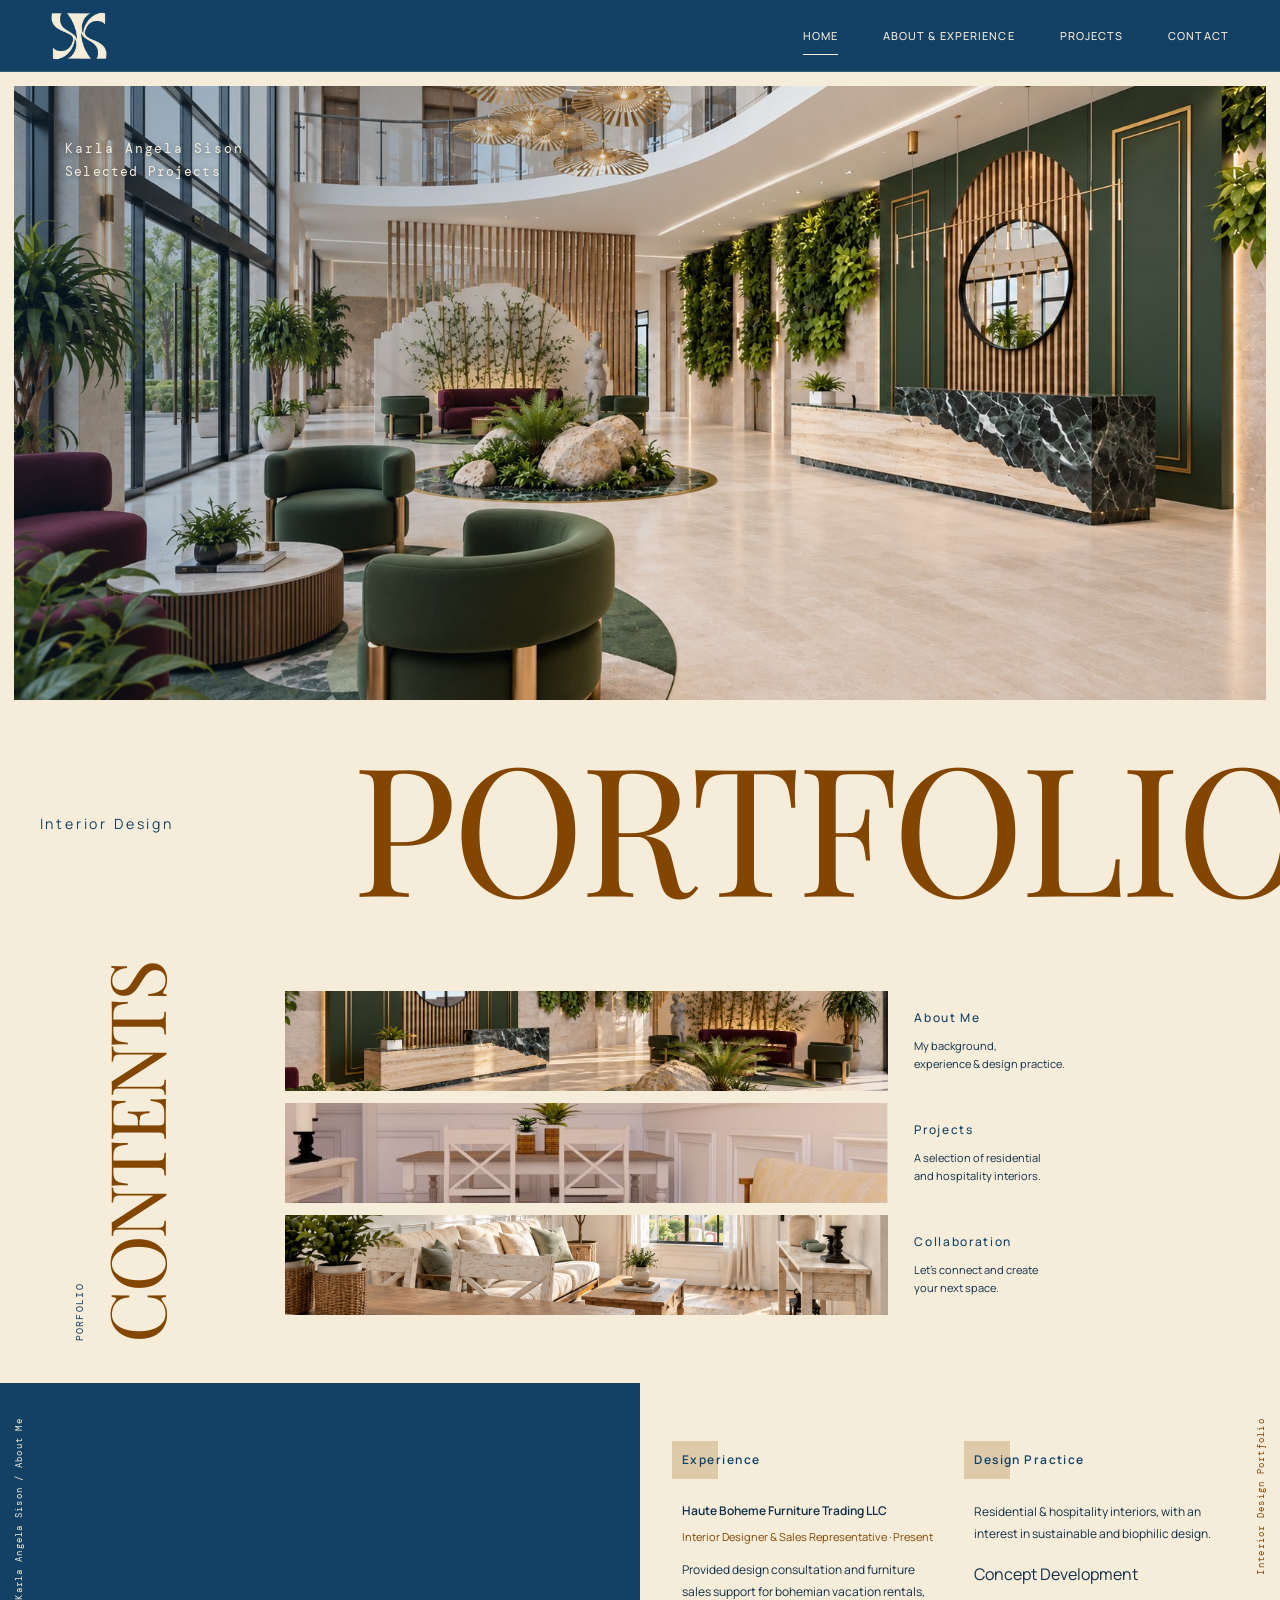
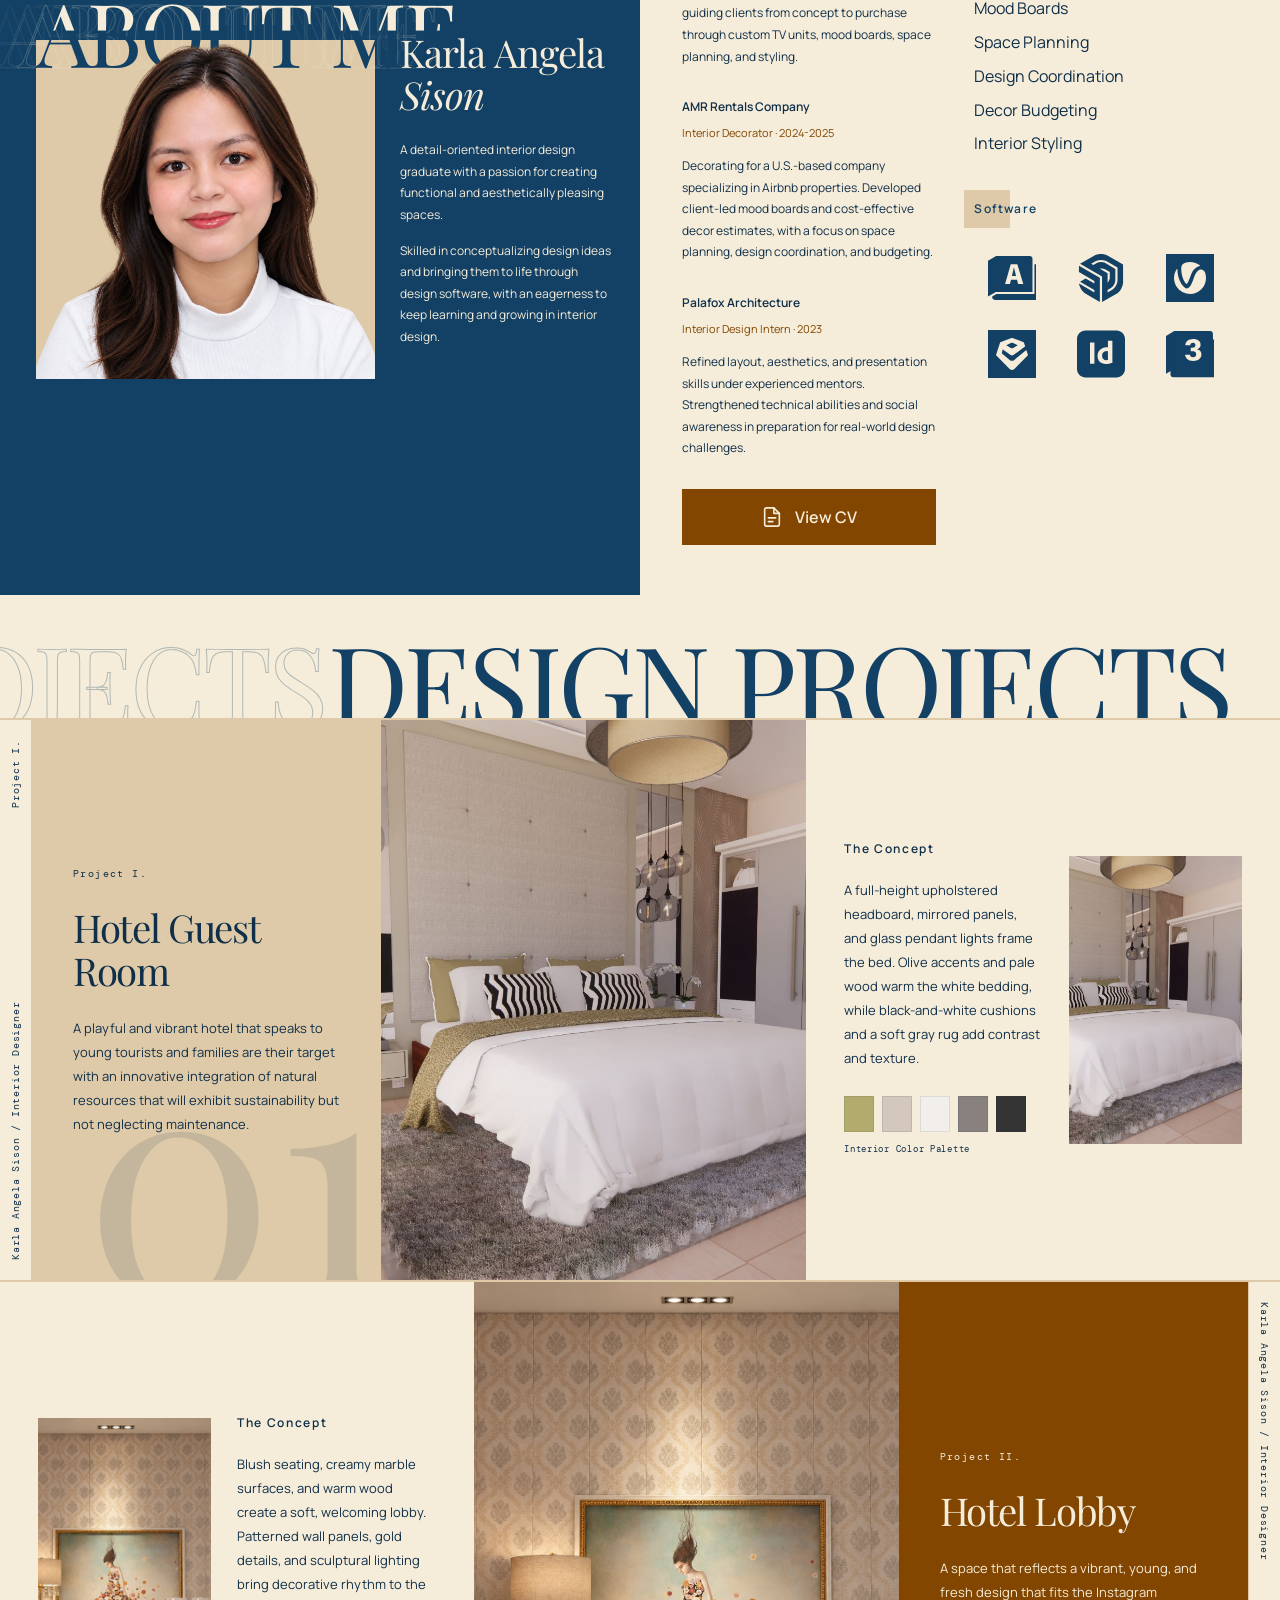
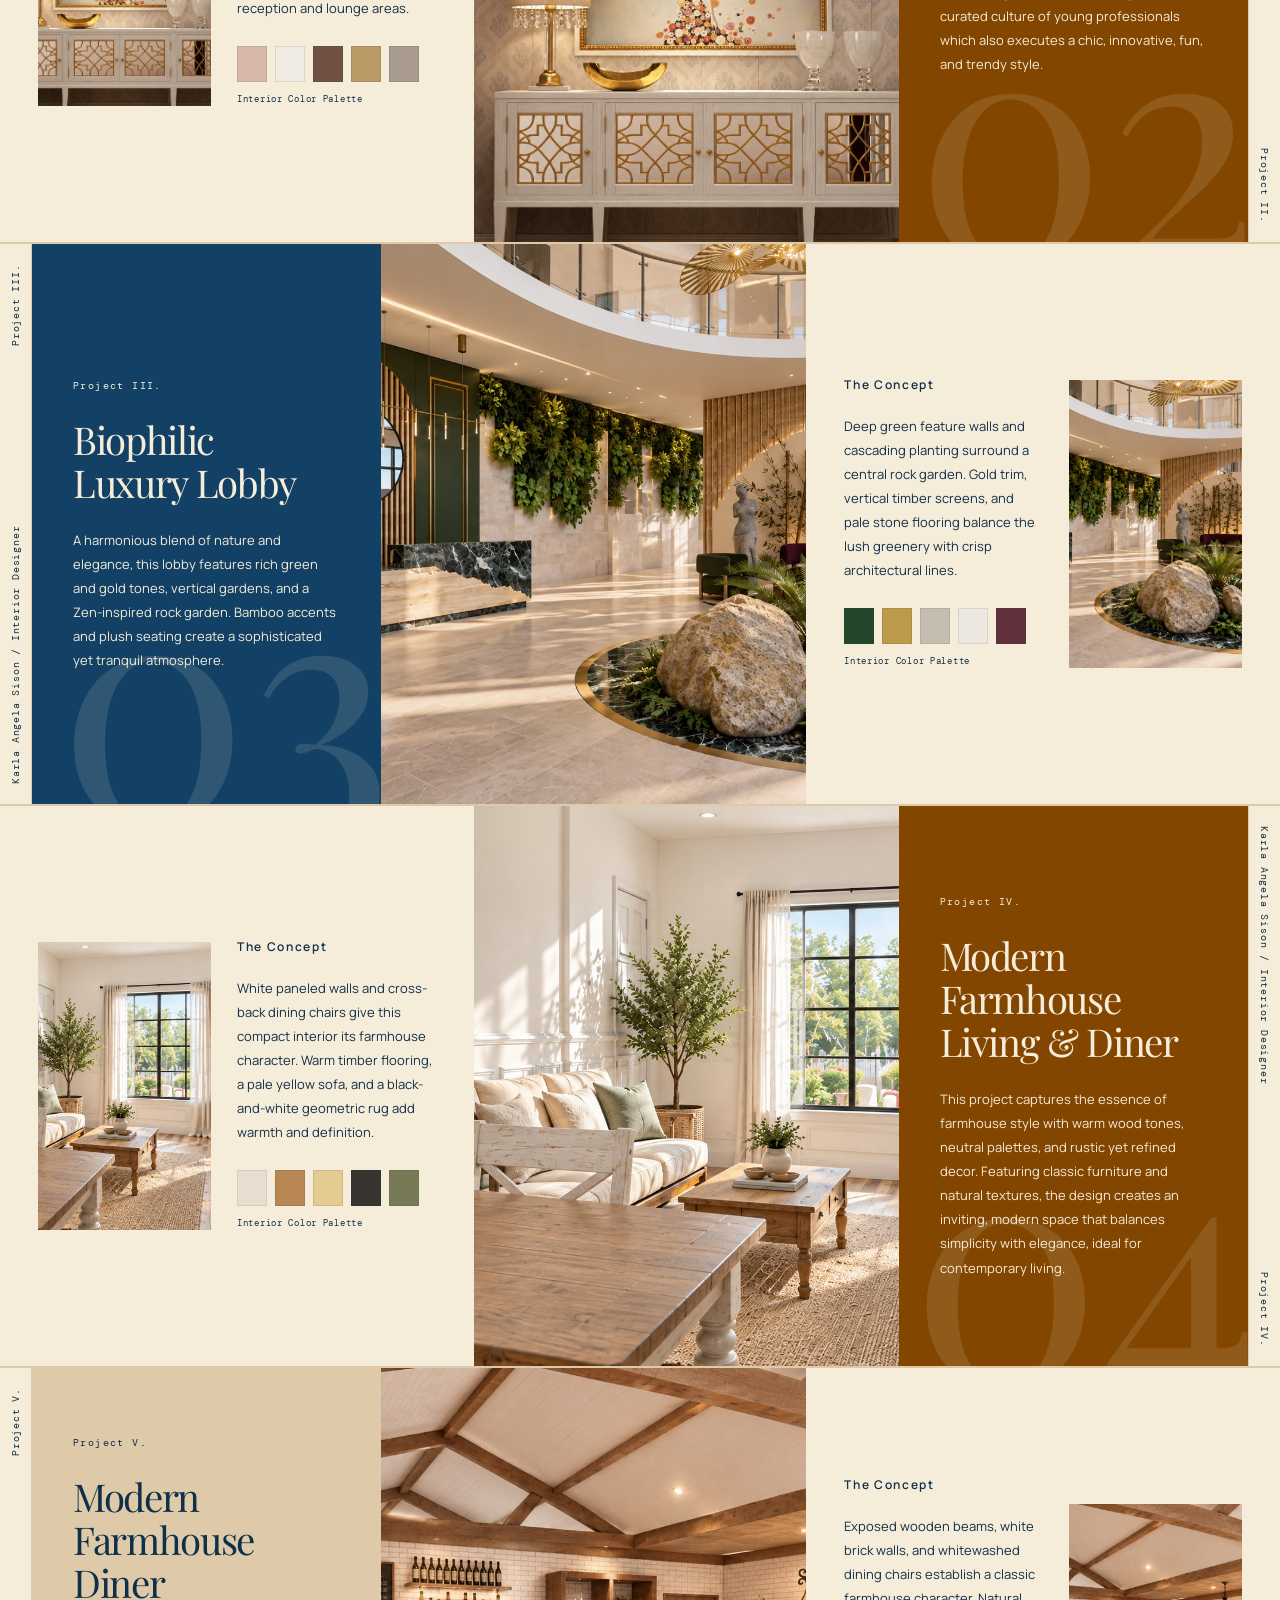
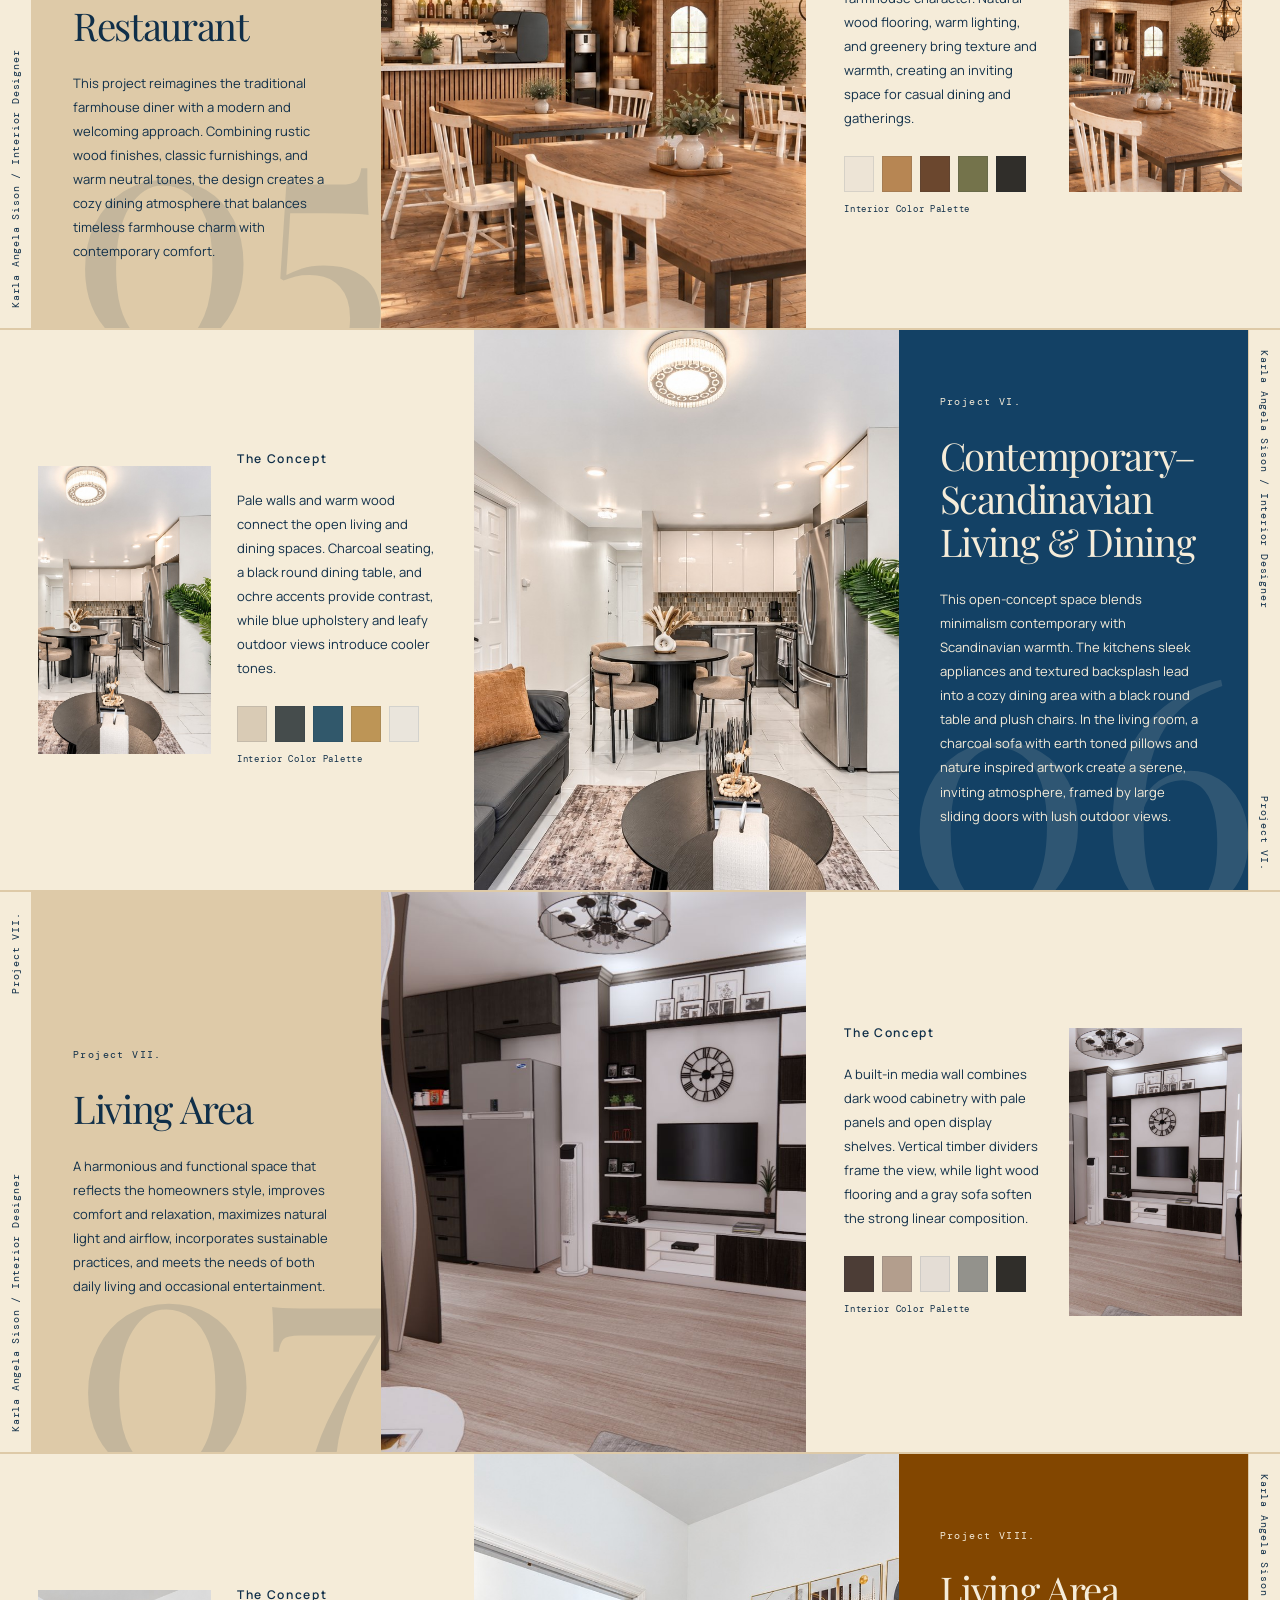
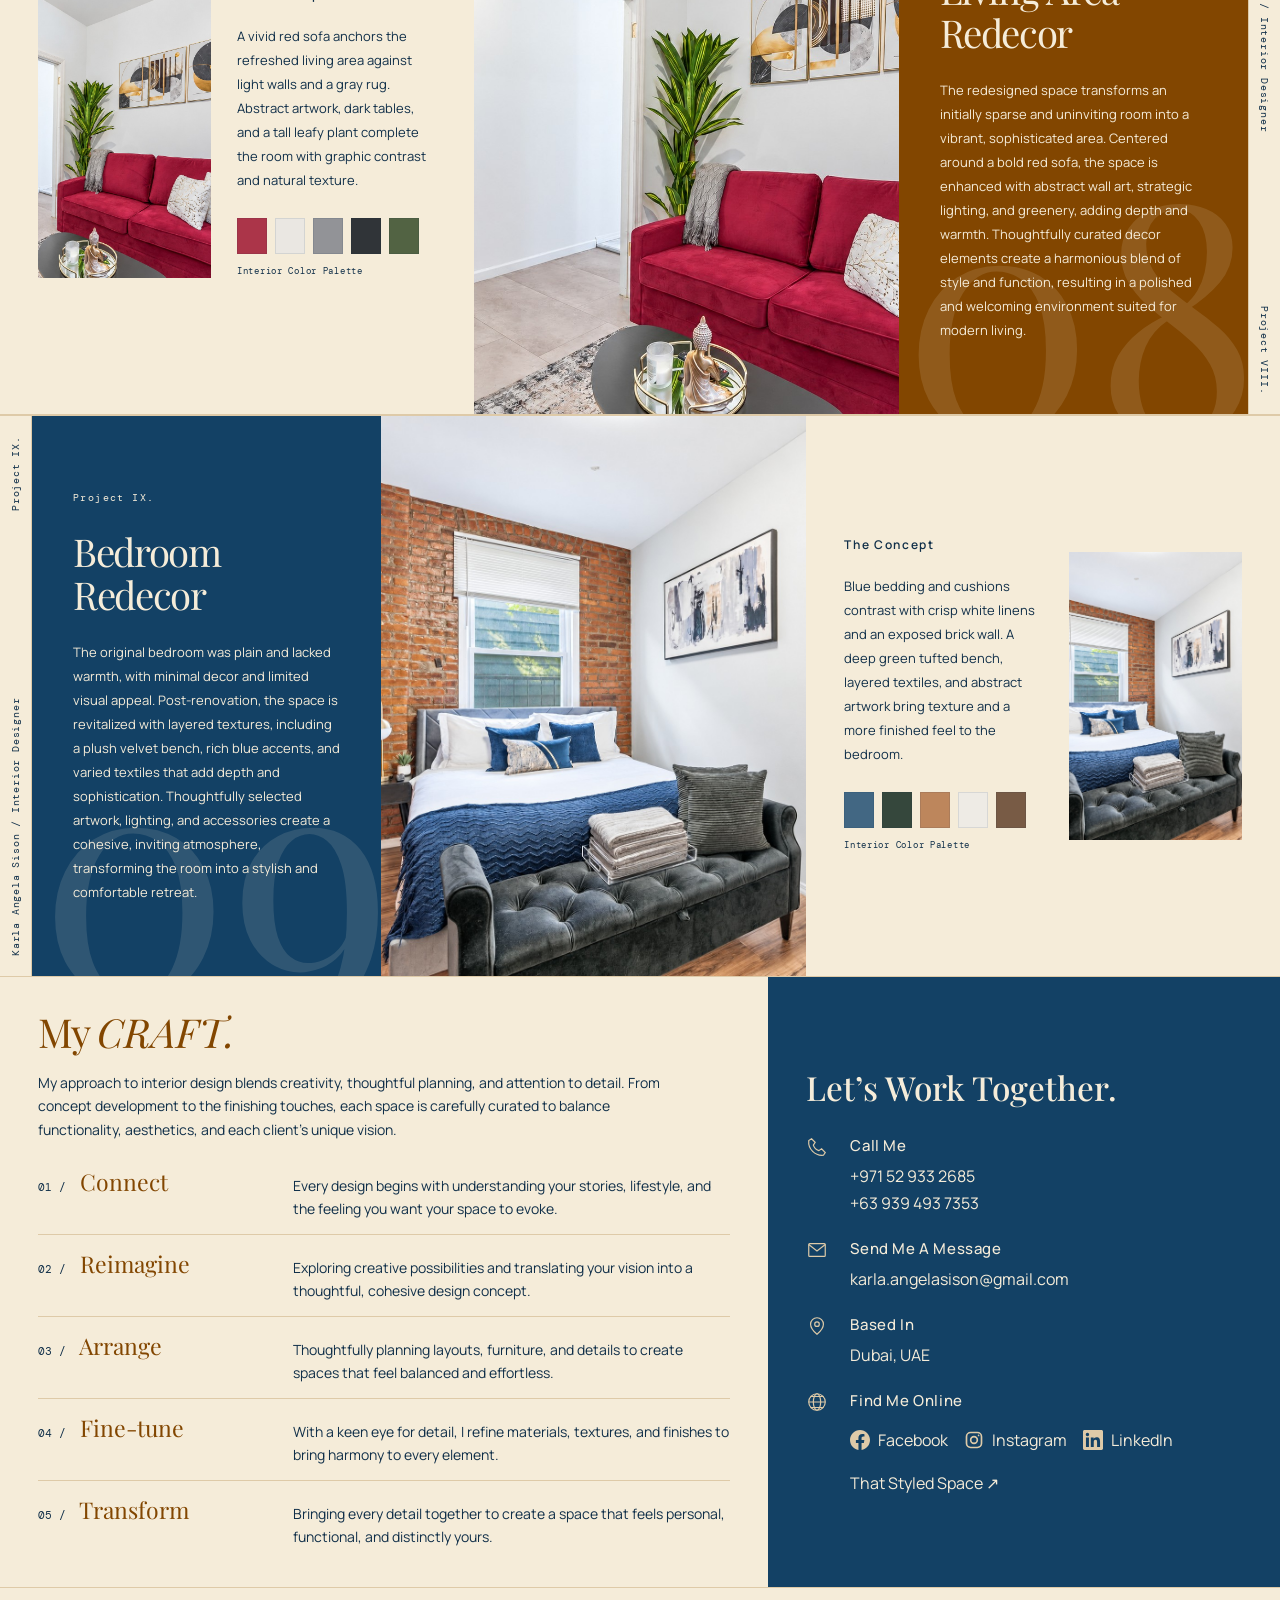
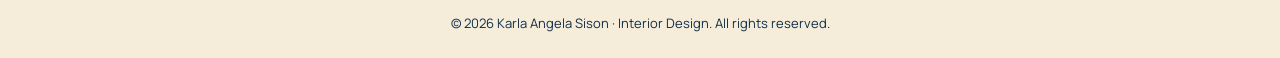
==== commit 4257e678: "Add files via upload" ====
--- a/index.html
+++ b/index.html
@@ -15,37 +15,40 @@
 <section class="cover paper" aria-labelledby="cover-title">
   <div class="cover-photo">
     <img src="assets/img/main.jpg" alt="Modern farmhouse living and dining interior by Karla Angela Sison" fetchpriority="high">
-    <span class="photo-label">Karla Angela Sison<br><span>Selected Works</span></span>
+    <span class="photo-label">Karla Angela Sison<br><span>Selected Projects</span></span>
   </div>
-  <div class="cover-title"><p class="small-label">Interior Design</p><h1 id="cover-title">Portfolio</h1></div>
+  <div class="cover-title"><p class="small-label">Interior Design</p><h1 id="cover-title">PORTFOLIO</h1></div>
 </section>
 <section class="contents paper contents-editorial" id="contents" aria-labelledby="contents-title">
-  <div class="contents-spine"><span class="small-label">Portfolio</span><h2 id="contents-title">Contents</h2></div>
+  <div class="contents-spine"><span class="small-label">PORFOLIO</span><h2 id="contents-title">CONTENTS</h2></div>
   <nav class="contents-strips" aria-label="Portfolio contents">
     <a class="contents-strip" href="#about"><img src="assets/img/F-1.jpg" alt="" loading="lazy"><div><h3>About Me</h3><p>My background,<br>experience &amp; design practice.</p></div></a>
-    <a class="contents-strip" href="#projects"><img src="assets/img/H-1.jpg" alt="" loading="lazy"><div><h3>Works</h3><p>A selection of residential<br>and hospitality interiors.</p></div></a>
+    <a class="contents-strip" href="#projects"><img src="assets/img/H-1.jpg" alt="" loading="lazy"><div><h3>Projects</h3><p>A selection of residential<br>and hospitality interiors.</p></div></a>
     <a class="contents-strip" href="#contact"><img src="assets/img/B-2ProII.jpg" alt="" loading="lazy"><div><h3>Collaboration</h3><p>Let’s connect and create<br>your next space.</p></div></a>
   </nav>
 </section>
 <section class="about-spread paper" id="about" aria-labelledby="about-title">
   <div class="about-left">
     <span class="about-edge" aria-hidden="true">Karla Angela Sison / About Me</span>
-    <figure class="about-portrait"><img src="assets/img/SisonII.png" alt="Karla Angela Sison" loading="lazy"></figure>
-    <div class="about-biography"><h2 id="about-title">Karla Angela<br><em>Sison.</em></h2><p>A detail-oriented interior design graduate with a passion for creating functional and aesthetically pleasing spaces.</p><p>Skilled in conceptualizing design ideas and bringing them to life through design software, with an eagerness to keep learning and growing in interior design.</p><p>Her work explores residential interiors, hospitality spaces, and short-term rentals — balancing functionality, aesthetics, and each client’s vision.</p></div>
+    <figure class="about-portrait"><span class="about-portrait-title" aria-hidden="true"><span class="about-title-group"><span class="about-title-echo about-title-echo-back">ABOUT ME</span><span class="about-title-echo about-title-echo-middle">ABOUT ME</span><span class="about-title-echo about-title-echo-front">ABOUT ME</span><span class="about-title-main">ABOUT ME</span></span></span><img src="assets/img/SisonII.png" alt="Karla Angela Sison" loading="lazy"></figure>
+    <div class="about-biography"><h2 id="about-title">Karla Angela<br><em>Sison</em></h2><p>A detail-oriented interior design graduate with a passion for creating functional and aesthetically pleasing spaces.</p><p>Skilled in conceptualizing design ideas and bringing them to life through design software, with an eagerness to keep learning and growing in interior design.</p></div>
   </div>
   <div class="about-right" id="experience">
     <section class="about-experience" aria-labelledby="experience-title"><h3 id="experience-title" class="about-label">Experience</h3>
-      <div class="about-role"><h4>AMR Rentals Company</h4><p class="about-role-meta">Interior Decorator · Part-Time</p><p>Decorating for a U.S.-based company specializing in Airbnb properties. Developed client-led mood boards and cost-effective decor estimates, with a focus on space planning, design coordination, and budgeting.</p></div>
+      
+      <div class="about-role"><h4>Haute Boheme Furniture Trading LLC</h4><p class="about-role-meta">Interior Designer &amp; Sales Representative · Present</p><p>Provided design consultation and furniture sales support for bohemian vacation rentals, guiding clients from concept to purchase through custom TV units, mood boards, space planning, and styling.</p></div>
+      <div class="about-role"><h4>AMR Rentals Company</h4><p class="about-role-meta">Interior Decorator · 2024-2025</p><p>Decorating for a U.S.-based company specializing in Airbnb properties. Developed client-led mood boards and cost-effective decor estimates, with a focus on space planning, design coordination, and budgeting.</p></div>
       <div class="about-role"><h4>Palafox Architecture</h4><p class="about-role-meta">Interior Design Intern · 2023</p><p>Refined layout, aesthetics, and presentation skills under experienced mentors. Strengthened technical abilities and social awareness in preparation for real-world design challenges.</p></div>
+      <a class="cv-button" href="assets/str/KARLASISONCV.pdf" target="_blank" rel="noopener noreferrer" aria-label="View CV (PDF, opens in a new tab)"><svg viewBox="0 0 24 24" fill="none" stroke="currentColor" stroke-width="1.75" stroke-linecap="round" stroke-linejoin="round" aria-hidden="true"><path d="M14 2H6a2 2 0 0 0-2 2v16a2 2 0 0 0 2 2h12a2 2 0 0 0 2-2V8Z"/><path d="M14 2v6h6M8 13h8M8 17h5"/></svg><span>View CV</span></a>
     </section>
     <div class="about-practice">
       <section aria-labelledby="practice-title"><h3 id="practice-title" class="about-label">Design Practice</h3><p>Residential &amp; hospitality interiors, with an interest in sustainable and biophilic design.</p><ul class="about-skills"><li>Concept Development</li><li>Mood Boards</li><li>Space Planning</li><li>Design Coordination</li><li>Decor Budgeting</li><li>Interior Styling</li></ul></section>
-      <section aria-labelledby="software-title"><h3 id="software-title" class="about-label">Software</h3><ul class="about-software"><li>3ds Max</li><li>AutoCAD</li><li>SketchUp</li><li>V-Ray</li><li>Enscape</li><li>InDesign</li><li>Canva</li><li>Microsoft Programs</li></ul></section>
+      <section aria-labelledby="software-title"><h3 id="software-title" class="about-label">Software</h3><ul class="about-software"><li title="AutoCAD"><img src="assets/icons/autocad.svg" alt="AutoCAD" width="48" height="48" loading="lazy"></li><li title="SketchUp"><img src="assets/icons/sketchup.svg" alt="SketchUp" width="48" height="48" loading="lazy"></li><li title="V-Ray"><img src="assets/icons/vray.svg" alt="V-Ray" width="48" height="48" loading="lazy"></li><li title="Enscape"><img src="assets/icons/enscape.svg" alt="Enscape" width="48" height="48" loading="lazy"></li><li title="Adobe InDesign"><img src="assets/icons/adobeindesign.svg" alt="Adobe InDesign" width="48" height="48" loading="lazy"></li><li title="3ds Max"><img src="assets/icons/3dsmax.svg" alt="3ds Max" width="48" height="48" loading="lazy"></li></ul></section>
     </div>
     <span class="about-edge about-edge-right" aria-hidden="true">Interior Design Portfolio</span>
   </div>
 </section>
-<div class="chapter-heading" id="projects"><h2>Design Projects</h2></div>
+<div class="chapter-heading" id="projects"><h2><span class="chapter-echo chapter-echo-back" aria-hidden="true">DESIGN PROJECTS</span><span class="chapter-echo chapter-echo-middle" aria-hidden="true">DESIGN PROJECTS</span><span class="chapter-title-main">DESIGN PROJECTS</span></h2></div>
 <article class="project paper source-project" id="hotel-guest-room" aria-labelledby="hotel-guest-room-title"><div class="project-intro"><div class="project-story"><span class="small-label">Project I.</span><h2 id="hotel-guest-room-title">Hotel Guest Room</h2><p>A playful and vibrant hotel that speaks to young tourists and families are their target with an innovative integration of natural resources that will exhibit sustainability but not neglecting maintenance.</p><span class="project-index" aria-hidden="true">01</span></div><button class="image-button" data-gallery="projects" data-index="0" aria-label="Enlarge Hotel Guest Room"><img src="assets/img/B-1Pro.jpg" alt="Hotel Guest Room — interior design by Karla Angela Sison" loading="lazy"></button><div class="project-concept"><div class="project-concept-copy"><h3>The Concept</h3><p>A full-height upholstered headboard, mirrored panels, and glass pendant lights frame the bed. Olive accents and pale wood warm the white bedding, while black-and-white cushions and a soft gray rug add contrast and texture.</p><div class="project-palette" role="img" aria-label="Interior color palette: Olive, Warm Beige, Soft White, Warm Gray, Charcoal"><span style="--swatch:#B3AA6D" title="Olive (#B3AA6D)"></span><span style="--swatch:#D4C7BB" title="Warm Beige (#D4C7BB)"></span><span style="--swatch:#F2EEEA" title="Soft White (#F2EEEA)"></span><span style="--swatch:#88817D" title="Warm Gray (#88817D)"></span><span style="--swatch:#343434" title="Charcoal (#343434)"></span></div><span class="project-palette-label">Interior Color Palette</span></div><figure class="project-concept-image"><img src="assets/img/B-1Pro.jpg" alt="" loading="lazy"></figure></div></div><div class="folio"><span>Karla Angela Sison / Interior Designer</span><span>Project I.</span></div></article>
 <div class="project-divider" aria-hidden="true"><span></span></div>
 <article class="project paper source-project" id="hotel-lobby" aria-labelledby="hotel-lobby-title"><div class="project-intro reverse"><div class="project-story"><span class="small-label">Project II.</span><h2 id="hotel-lobby-title">Hotel Lobby</h2><p>A space that reflects a vibrant, young, and fresh design that fits the Instagram curated culture of young professionals which also executes a chic, innovative, fun, and trendy style.</p><span class="project-index" aria-hidden="true">02</span></div><button class="image-button" data-gallery="projects" data-index="1" aria-label="Enlarge Hotel Lobby"><img src="assets/img/A-1Pro.jpg" alt="Hotel Lobby — interior design by Karla Angela Sison" loading="lazy"></button><div class="project-concept"><div class="project-concept-copy"><h3>The Concept</h3><p>Blush seating, creamy marble surfaces, and warm wood create a soft, welcoming lobby. Patterned wall panels, gold details, and sculptural lighting bring decorative rhythm to the reception and lounge areas.</p><div class="project-palette" role="img" aria-label="Interior color palette: Blush, Ivory, Walnut, Muted Gold, Warm Gray"><span style="--swatch:#D7B8A8" title="Blush (#D7B8A8)"></span><span style="--swatch:#EFEAE2" title="Ivory (#EFEAE2)"></span><span style="--swatch:#705143" title="Walnut (#705143)"></span><span style="--swatch:#BA9A65" title="Muted Gold (#BA9A65)"></span><span style="--swatch:#A99B90" title="Warm Gray (#A99B90)"></span></div><span class="project-palette-label">Interior Color Palette</span></div><figure class="project-concept-image"><img src="assets/img/A-1Pro.jpg" alt="" loading="lazy"></figure></div></div><div class="folio"><span>Karla Angela Sison / Interior Designer</span><span>Project II.</span></div></article>
--- a/style.css
+++ b/style.css
@@ -38,7 +38,7 @@
 
 .contents-editorial{display:grid;grid-template-columns:19% 1fr;min-height:460px;padding:0;align-items:center;overflow:hidden}
 .contents-spine{align-self:stretch;display:flex;justify-content:center;align-items:center;gap:8px;padding:20px 0}
-.contents-spine h2{writing-mode:vertical-rl;transform:rotate(180deg);font-family:var(--display);font-size:clamp(72px,8.7vw,132px);line-height:1;letter-spacing:-.035em;color:var(--umber);white-space:nowrap}
+.contents-spine h2{writing-mode:vertical-rl;transform:rotate(180deg);font-family:var(--display);font-size:clamp(56px,6vw,96px);line-height:1;letter-spacing:-.035em;color:var(--umber);white-space:nowrap}
 .contents-spine>.small-label{writing-mode:vertical-rl;transform:rotate(180deg);align-self:end;margin-bottom:22px;color:var(--blue);font-size:10px}
 .contents-strips{width:100%;padding:64px 12% 64px 4%;display:grid;gap:12px}
 .contents-strip{display:grid;grid-template-columns:minmax(0,2.5fr) minmax(150px,1fr);gap:26px;align-items:center;min-width:0}
@@ -52,8 +52,8 @@
 .contents-strip:hover h3{text-decoration:underline;text-underline-offset:5px}
 .contents-strip:hover img{filter:brightness(1.08)}
 @media(min-width:1600px){.contents-editorial{min-height:540px}.contents-strip img{height:120px}}
-@media(max-width:850px){.contents-editorial{grid-template-columns:17% 1fr;min-height:380px}.contents-spine h2{font-size:86px}.contents-strips{padding:42px 6% 42px 4%}.contents-strip{grid-template-columns:minmax(0,1.6fr) minmax(130px,1fr);gap:18px}.contents-strip img{height:90px}}
-@media(max-width:600px){.contents-editorial{grid-template-columns:20% 1fr;min-height:370px}.contents-spine{gap:3px;padding:18px 0}.contents-spine h2{font-size:65px}.contents-spine>.small-label{font-size:8px;margin-bottom:20px}.contents-strips{padding:30px 18px 30px 8px;gap:16px}.contents-strip{grid-template-columns:minmax(0,1fr) minmax(100px,1fr);gap:12px}.contents-strip img{height:88px}.contents-strip h3{font-size:10px;letter-spacing:.06em;margin-bottom:7px}.contents-strip p{font-size:10px;line-height:1.5}.contents-strip p br{display:none}}
+@media(max-width:850px){.contents-editorial{grid-template-columns:17% 1fr;min-height:380px}.contents-spine h2{font-size:64px}.contents-strips{padding:42px 6% 42px 4%}.contents-strip{grid-template-columns:minmax(0,1.6fr) minmax(130px,1fr);gap:18px}.contents-strip img{height:90px}}
+@media(max-width:600px){.contents-editorial{grid-template-columns:20% 1fr;min-height:370px}.contents-spine{gap:3px;padding:18px 0}.contents-spine h2{font-size:48px}.contents-spine>.small-label{font-size:8px;margin-bottom:20px}.contents-strips{padding:30px 18px 30px 8px;gap:16px}.contents-strip{grid-template-columns:minmax(0,1fr) minmax(100px,1fr);gap:12px}.contents-strip img{height:88px}.contents-strip h3{font-size:10px;letter-spacing:.06em;margin-bottom:7px}.contents-strip p{font-size:10px;line-height:1.5}.contents-strip p br{display:none}}
 
 
 .portfolio-navigation{position:sticky;top:0;z-index:30;width:100%;background:var(--paper);border-bottom:1px solid var(--oak)}
@@ -77,9 +77,16 @@
 
 
 .about-spread{display:grid;grid-template-columns:1fr 1fr;min-height:620px}
-.about-left{position:relative;display:grid;grid-template-columns:1.1fr 1fr;align-items:center;gap:clamp(24px,3vw,48px);padding:54px 36px 54px 56px;background:var(--blue);color:var(--paper)}
-.about-portrait{margin:0;align-self:stretch;min-width:0;background:var(--oak)}
-.about-portrait img{height:100%;min-height:440px;object-fit:cover;object-position:50% 25%}
+.about-left{position:relative;display:grid;grid-template-columns:minmax(0,1.6fr) minmax(0,1fr);align-items:center;gap:clamp(24px,2vw,36px);padding:40px 28px 40px 36px;background:var(--blue);color:var(--paper)}
+.about-portrait{position:relative;container-type:inline-size;margin:40px 0 0;align-self:center;min-width:0;width:100%;aspect-ratio:1;background:var(--oak)}
+.about-portrait img{position:relative;z-index:1;height:100%;min-height:0;object-fit:cover;object-position:50% 25%}
+.about-portrait-title{position:absolute;z-index:0;left:0;top:-8px;transform:translateY(-50%);width:100%;padding:0;overflow:visible;pointer-events:none;text-align:center;white-space:nowrap;font-family:var(--display);font-size:clamp(44px,26cqw,180px);font-weight:400;line-height:1.1;letter-spacing:-.025em;color:var(--paper)}
+.about-title-group{position:relative;display:inline-block;isolation:isolate}
+.about-title-main{position:relative;z-index:3;background:linear-gradient(to bottom,var(--paper) 0 50%,var(--blue) 50% 100%);background-clip:text;-webkit-background-clip:text;color:transparent;-webkit-text-fill-color:transparent}
+.about-title-echo{position:absolute;top:0;left:0;width:max-content;color:transparent;-webkit-text-stroke:1px var(--paper)}
+.about-title-echo-front{transform:translateX(-18px);opacity:.2;z-index:2}
+.about-title-echo-middle{transform:translateX(-36px);opacity:.1;z-index:1}
+.about-title-echo-back{transform:translateX(-54px);opacity:.05;z-index:0}
 .about-biography{position:relative;min-width:0}
 .about-biography h2{font-family:var(--display);font-size:clamp(30px,3vw,48px);line-height:1.1;letter-spacing:-.025em;margin:0 0 24px}
 .about-biography p{font-size:12px;line-height:1.8;margin-top:14px}
@@ -88,17 +95,19 @@
 .about-label{display:inline-block;position:relative;isolation:isolate;font-family:var(--body);font-size:12px;font-weight:600;line-height:1.5;letter-spacing:.12em;text-transform:none;padding:10px 0;margin:0 0 22px;color:var(--blue)}
 .about-label::before{content:"";position:absolute;z-index:-1;left:-10px;top:0;bottom:0;width:46px;background:var(--oak)}
 .about-role+.about-role{margin-top:30px}
+.cv-button{display:flex;align-items:center;justify-content:center;gap:12px;width:100%;min-height:56px;margin:30px 0 0;padding:14px 20px;background:var(--umber);color:var(--paper);font-family:var(--body);font-size:16px;font-weight:600;line-height:1.5}.cv-button svg{width:22px;height:22px;flex-shrink:0}
+.cv-button:hover{background:var(--ink);text-decoration:none}
 .about-role h4{margin:0 0 7px;font-family:var(--body);font-size:12px;font-weight:600;line-height:1.6;text-transform:none}
 .about-role p,.about-practice p{font-size:12px;line-height:1.8}
 .about-role .about-role-meta{font-size:11px;color:var(--umber);margin-bottom:12px}
 .about-practice section+section{margin-top:32px}
-.about-skills,.about-software{margin:16px 0 0;padding:0;list-style:none;font-size:11px;line-height:1.8}
+.about-skills,.about-software{margin:16px 0 0;padding:0;list-style:none;font-size:16px;line-height:1.8}
 .about-skills li{margin:5px 0}
-.about-software{display:grid;grid-template-columns:1fr 1fr;gap:8px 16px;margin-top:0}
+.about-software{display:grid;grid-template-columns:repeat(3,minmax(0,1fr));gap:20px 12px;margin-top:0;width:100%;max-width:280px}.about-software li{display:flex;align-items:center;justify-content:center;min-height:56px}.about-software img{width:48px;max-width:100%;height:48px;object-fit:contain}
 .about-edge-right{left:auto;right:12px;color:var(--umber)}
-@media(min-width:1700px){.about-left,.about-right{padding-top:70px;padding-bottom:70px}.about-portrait img{min-height:510px}.about-biography p,.about-role p,.about-practice p{font-size:14px}}
-@media(max-width:1050px){.about-spread{grid-template-columns:1fr}.about-left{padding:40px 8%;grid-template-columns:1fr 1fr;gap:40px}.about-portrait img{height:460px;min-height:0}.about-biography h2{font-size:48px}.about-right{padding:48px 8%;gap:48px}.about-biography p,.about-role p,.about-practice p{font-size:14px}}
-@media(max-width:600px){.about-left{padding:30px 28px 36px 36px;gap:26px;grid-template-columns:1fr}.about-portrait{max-width:100%}.about-portrait img{height:380px;object-position:center 20%}.about-biography h2{font-size:42px}.about-edge{left:10px;font-size:8px}.about-right{padding:36px 32px 40px 36px;grid-template-columns:1fr;gap:36px}.about-label{margin-bottom:18px}.about-role+.about-role{margin-top:24px}.about-software{font-size:12px}.about-skills{font-size:12px}.about-edge-right{left:auto;right:10px}}
+@media(min-width:1700px){.about-left,.about-right{padding-top:70px;padding-bottom:70px}.about-biography p,.about-role p,.about-practice p{font-size:14px}}
+@media(max-width:1050px){.about-spread{grid-template-columns:1fr}.about-left{padding:36px 4%;grid-template-columns:minmax(0,1.4fr) minmax(0,1fr);gap:32px}.about-biography h2{font-size:48px}.about-right{padding:48px 8%;gap:48px}.about-biography p,.about-role p,.about-practice p{font-size:14px}}
+@media(max-width:600px){.about-left{padding:24px 20px 32px 24px;gap:26px;grid-template-columns:1fr}.about-portrait{max-width:100%}.about-portrait img{object-position:center 20%}.about-biography h2{font-size:42px}.about-edge{left:10px;font-size:8px}.about-right{padding:36px 32px 40px 36px;grid-template-columns:1fr;gap:36px}.about-label{margin-bottom:18px}.about-role+.about-role{margin-top:24px}.about-software{font-size:16px}.about-skills{font-size:16px}.about-edge-right{left:auto;right:10px}}
 
 
 .source-project{padding:0 0 34px;background:var(--paper);border-top:1px solid var(--oak)}
@@ -347,5 +356,27 @@
 /* Oversized chapter title cropped cleanly at the first project's edge. */
 .chapter-heading{display:block;margin:0;padding:32px clamp(20px,4vw,64px) 0;overflow:hidden;border-bottom:1px solid var(--oak)}
 .chapter-heading h2{position:relative;text-align:right;margin:0 0 -.18em;font-family:var(--display);font-size:clamp(72px,8.7vw,132px);font-weight:400;line-height:1;letter-spacing:-.035em;color:var(--blue);white-space:nowrap}
-@media(max-width:850px){.chapter-heading h2{font-size:86px}}
-@media(max-width:600px){.chapter-heading{padding:24px 20px;overflow:visible}.chapter-heading h2{margin:0;font-size:65px;line-height:1.1;white-space:normal}}+@media(max-width:850px){.chapter-heading h2{font-size:86px}}
+@media(max-width:600px){.chapter-heading{padding:24px 20px;overflow:visible}.chapter-heading h2{margin:0;font-size:65px;line-height:1.1;white-space:normal}}
+.chapter-heading h2 em{color:var(--umber);font-weight:inherit;font-style:italic}
+
+/* Keep the label on the left and fill the right column with the title. */
+.cover-title{display:grid;grid-template-columns:19% minmax(0,1fr);align-items:center;gap:0;padding-inline:clamp(12px,2vw,36px)}
+.cover-title .small-label{text-align:left;margin:0}
+.cover-title h1{min-width:0;margin:0;font-size:14vw;line-height:1.02;text-align:right;white-space:nowrap}
+@media(max-width:600px){.cover-title{grid-template-columns:19% minmax(0,1fr);padding-inline:4px}.cover-title .small-label{font-size:9px;letter-spacing:.1em}.cover-title h1{font-size:13.5vw}}
+/* Tighten the transition from the cover title to Contents. */
+.cover-title{padding-bottom:8px}
+
+/* Let the final O bleed past the right edge of the cover. */
+.cover{overflow:hidden}
+.cover-title h1{transform:translateX(5vw)}
+
+/* Repeat the title leftward on the same baseline without adding height. */
+.chapter-heading{padding-top:32px}
+.chapter-heading h2{isolation:isolate}
+.chapter-title-main{position:relative;z-index:2;background:var(--paper)}
+.chapter-echo{position:absolute;top:0;right:0;width:max-content;white-space:nowrap;pointer-events:none;color:transparent;-webkit-text-stroke:1px var(--blue)}
+.chapter-echo-middle{transform:translateX(calc(-100% - 4px));opacity:.3;z-index:1}
+.chapter-echo-back{transform:translateX(calc(-200% - 8px));opacity:.15;z-index:0}
+@media(max-width:600px){.chapter-heading{padding-top:24px;overflow:hidden}.chapter-heading h2{font-size:clamp(38px,10vw,60px);margin:0;line-height:1.1}.chapter-echo{width:100%;white-space:normal}}
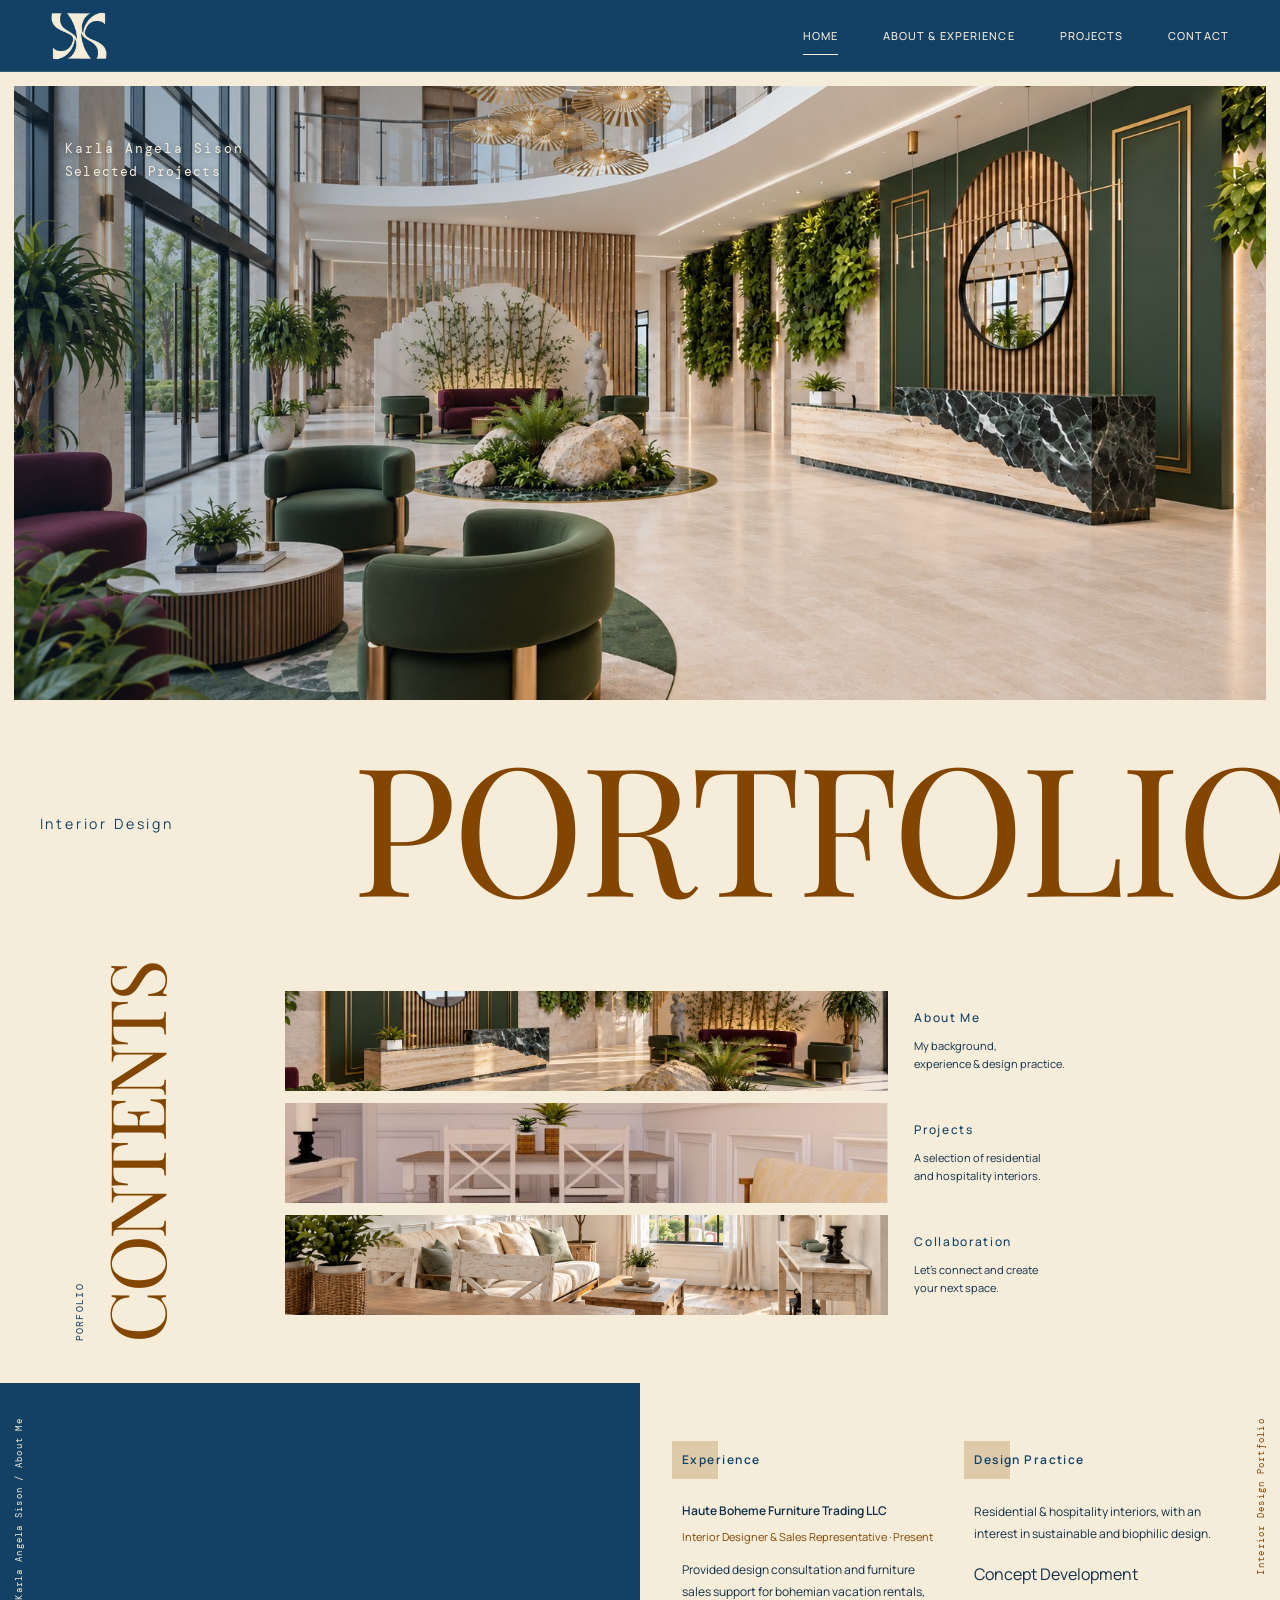
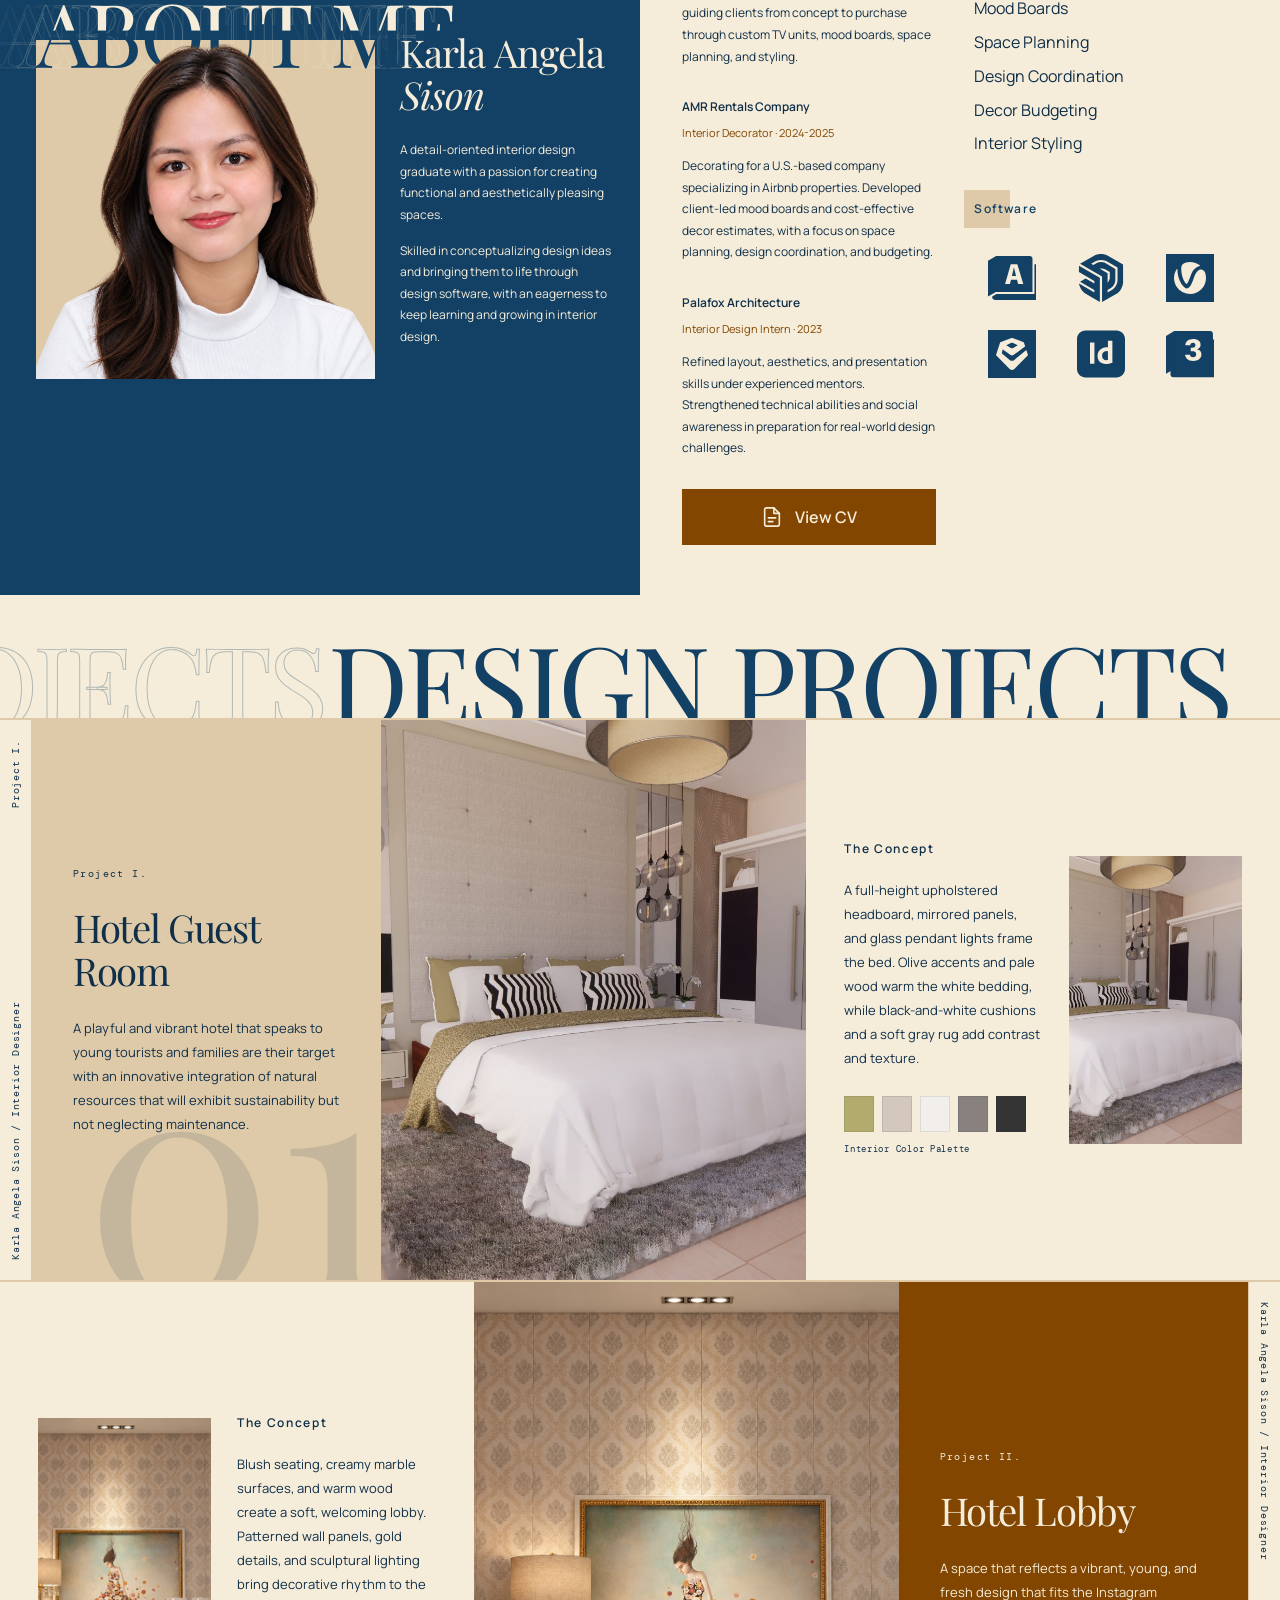
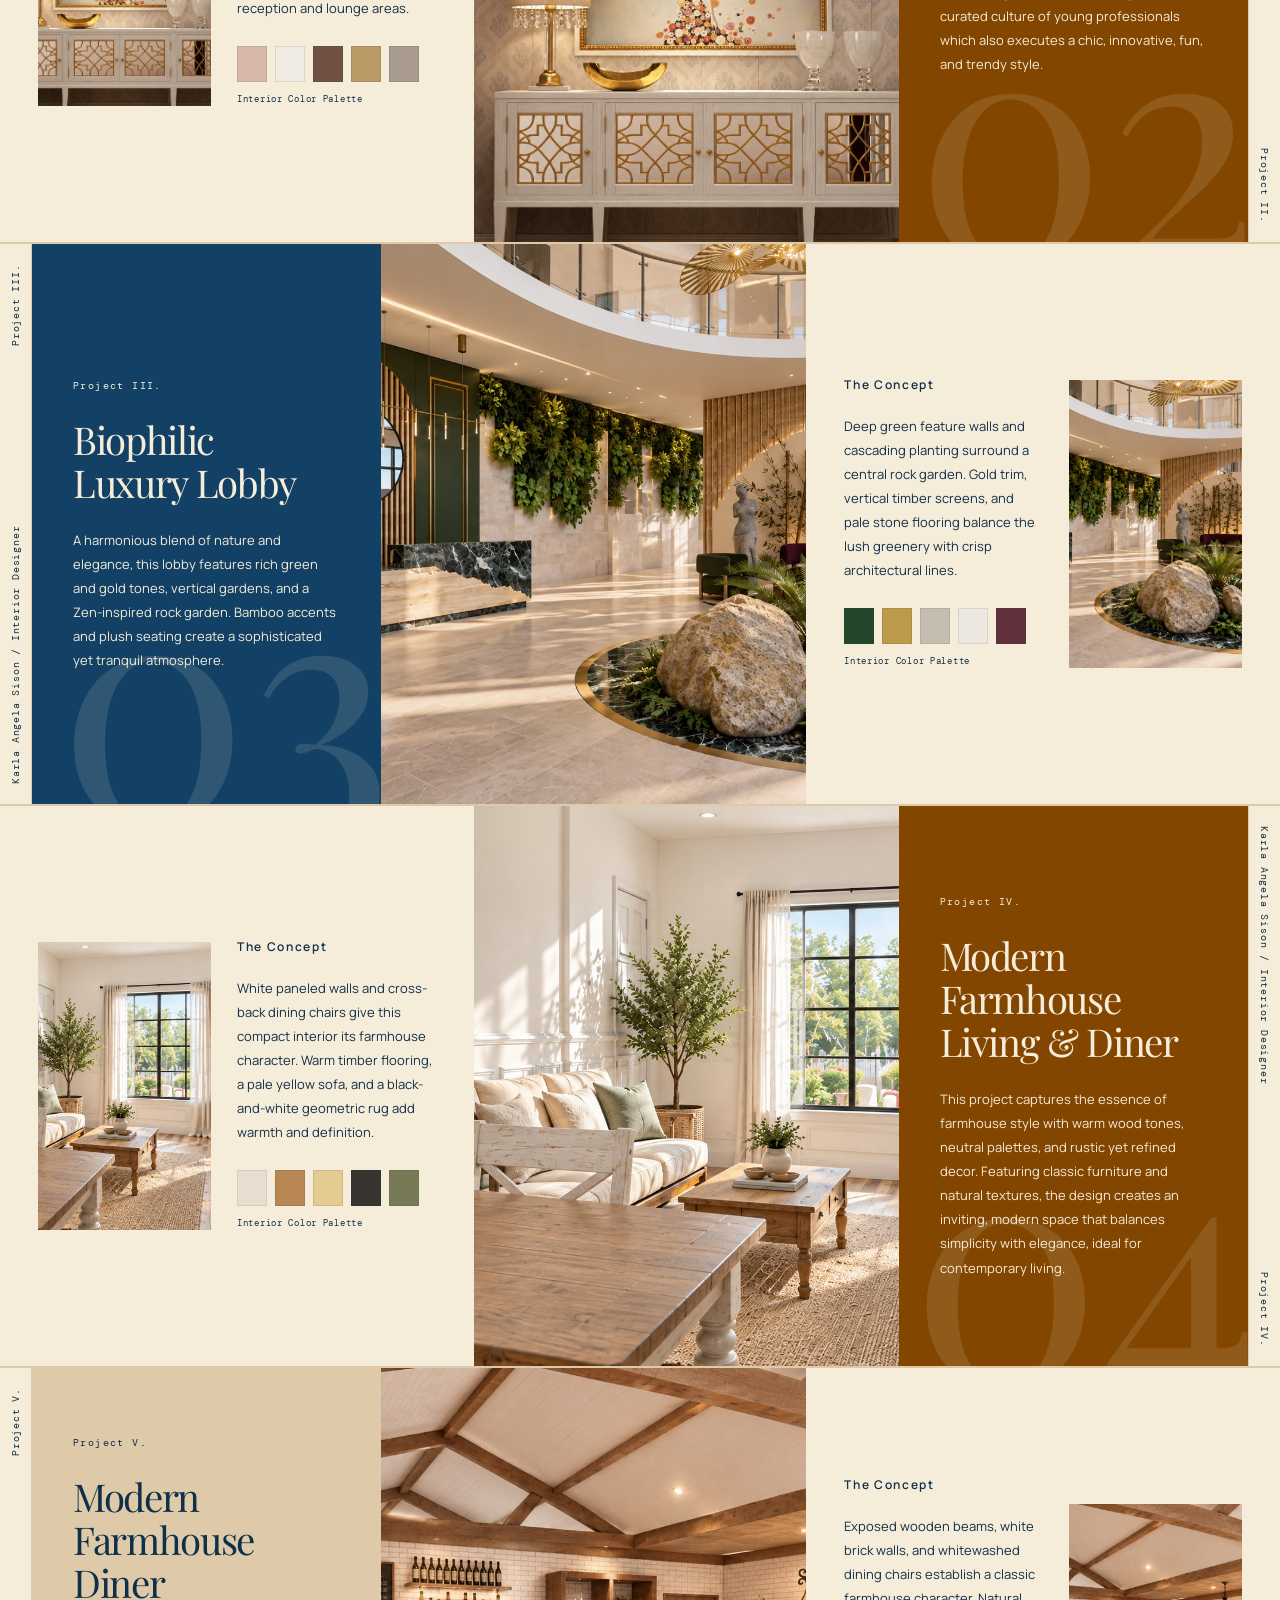
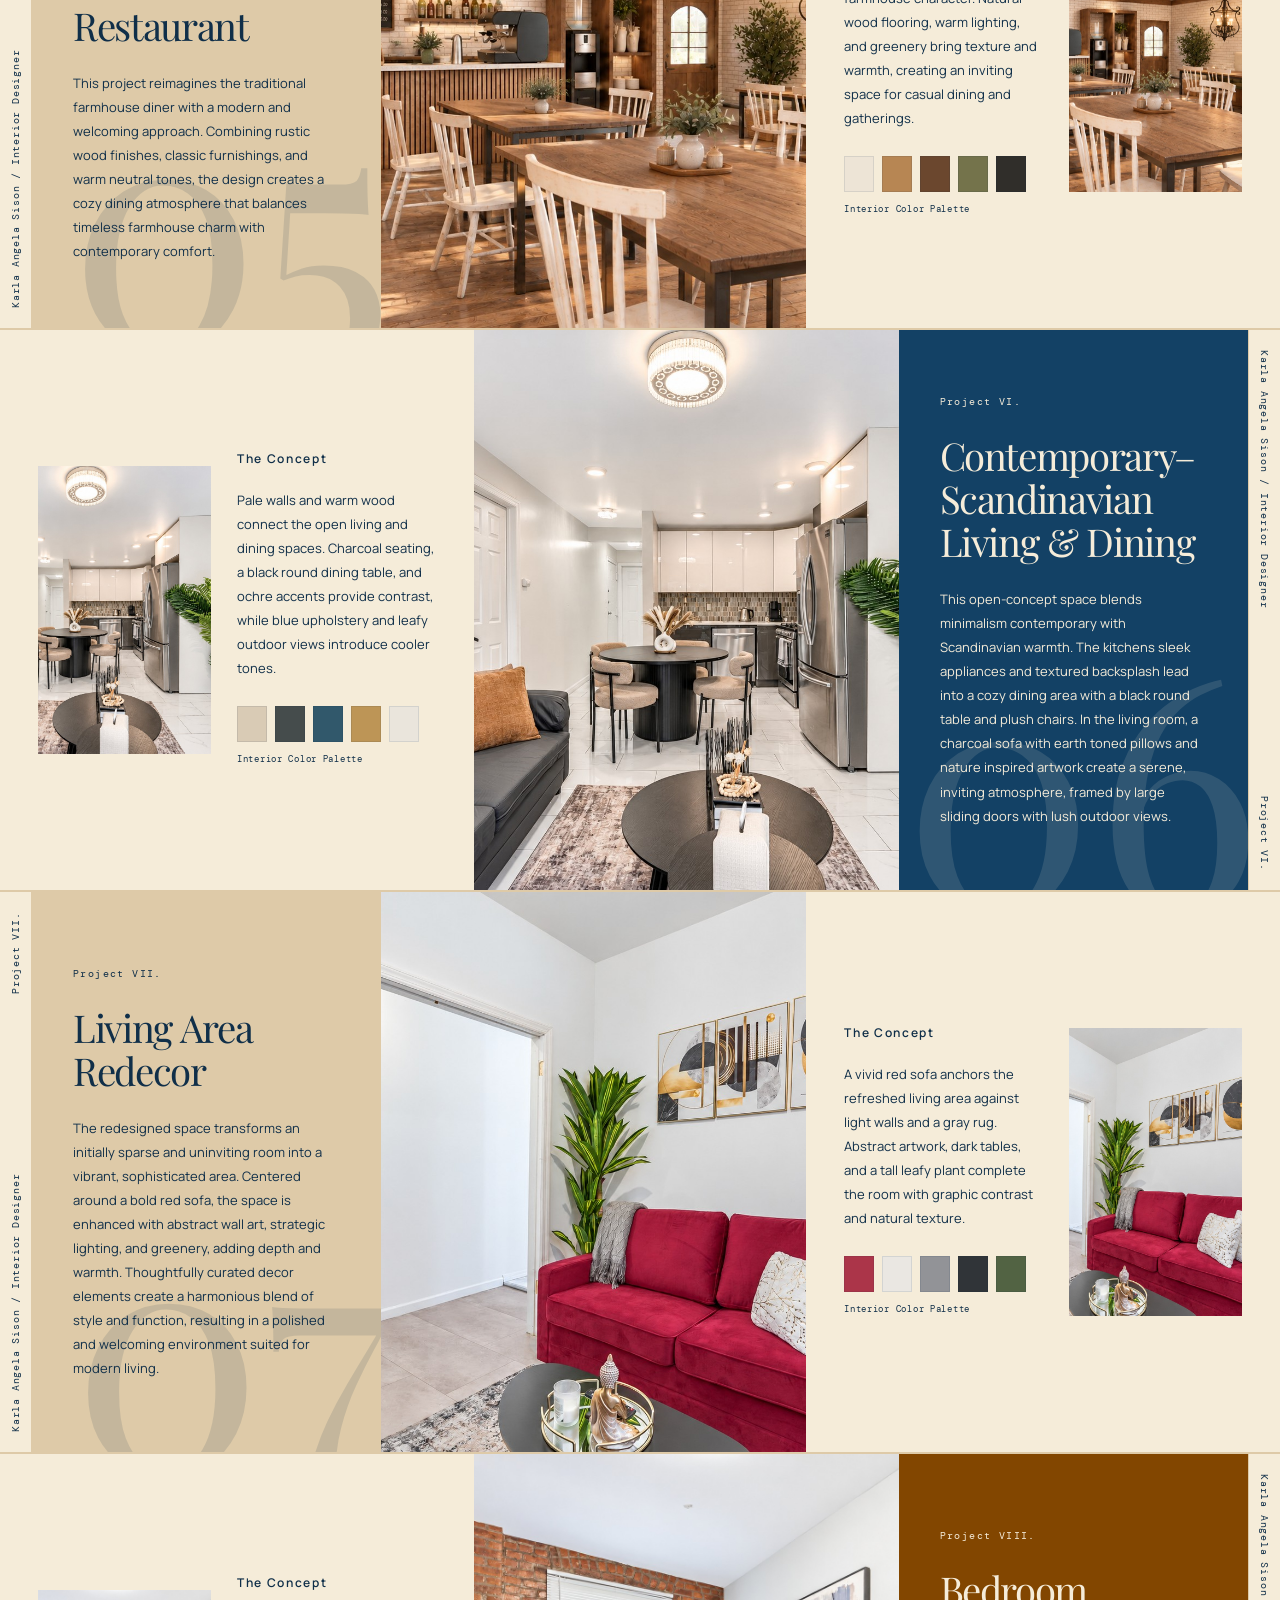
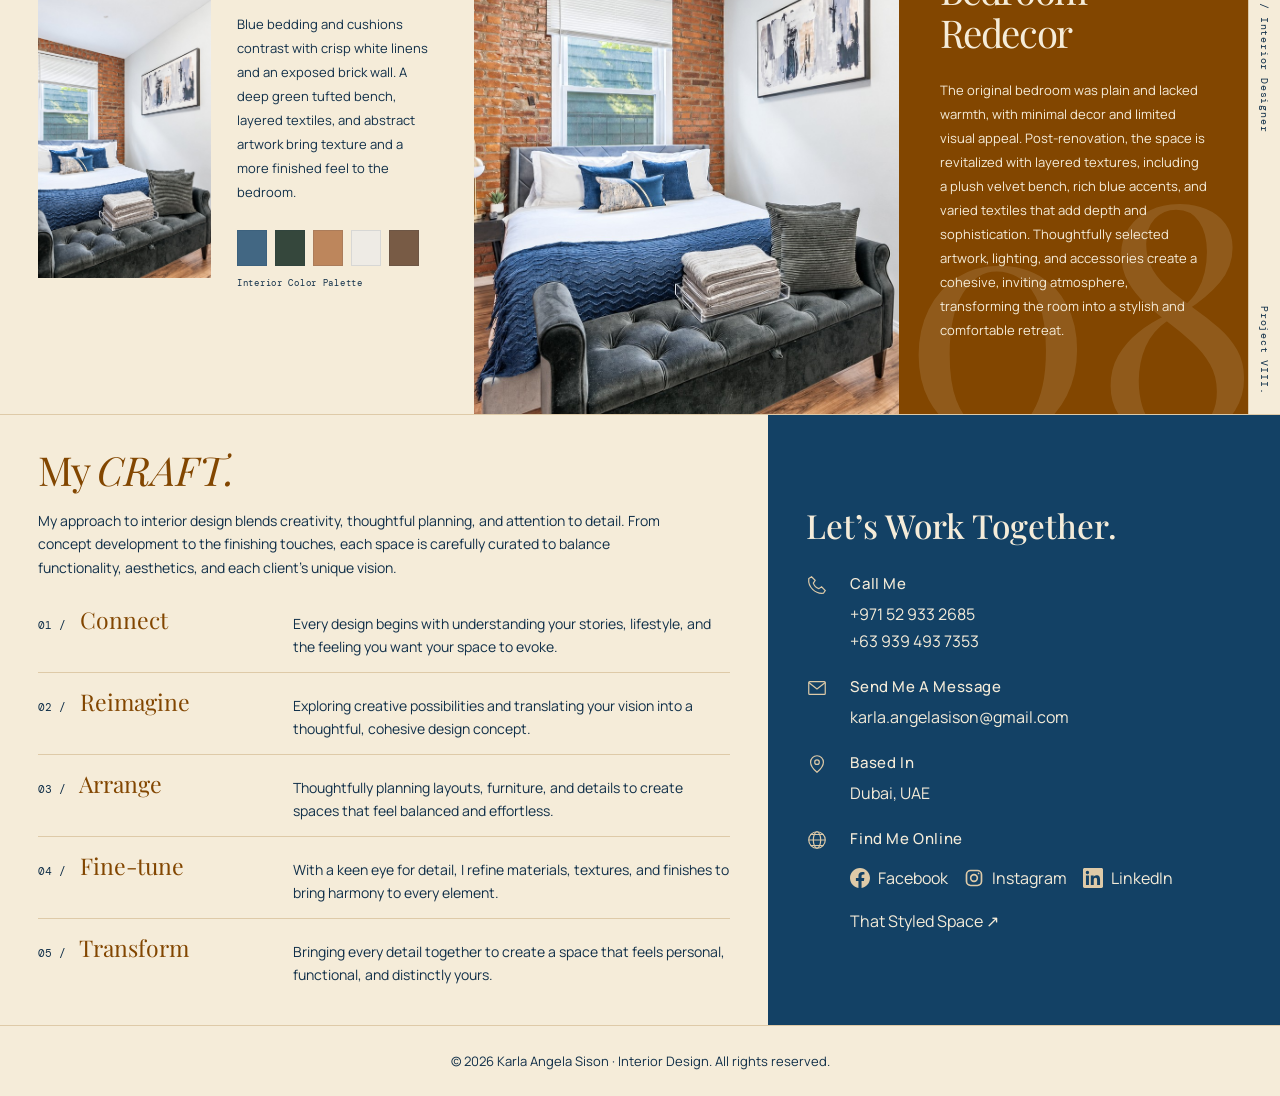
==== commit 67985e12: "Add files via upload" ====
--- a/index.html
+++ b/index.html
@@ -61,11 +61,9 @@
 <div class="project-divider" aria-hidden="true"><span></span></div>
 <article class="project paper source-project" id="scandinavian" aria-labelledby="scandinavian-title"><div class="project-intro reverse"><div class="project-story"><span class="small-label">Project VI.</span><h2 id="scandinavian-title">Contemporary–Scandinavian Living &amp; Dining</h2><p>This open-concept space blends minimalism contemporary with Scandinavian warmth. The kitchens sleek appliances and textured backsplash lead into a cozy dining area with a black round table and plush chairs. In the living room, a charcoal sofa with earth toned pillows and nature inspired artwork create a serene, inviting atmosphere, framed by large sliding doors with lush outdoor views.</p><span class="project-index" aria-hidden="true">06</span></div><button class="image-button" data-gallery="projects" data-index="5" aria-label="Enlarge Contemporary–Scandinavian Living &amp; Dining"><img src="assets/img/C-1Pro.jpg" alt="Contemporary–Scandinavian Living &amp; Dining — interior design by Karla Angela Sison" loading="lazy"></button><div class="project-concept"><div class="project-concept-copy"><h3>The Concept</h3><p>Pale walls and warm wood connect the open living and dining spaces. Charcoal seating, a black round dining table, and ochre accents provide contrast, while blue upholstery and leafy outdoor views introduce cooler tones.</p><div class="project-palette" role="img" aria-label="Interior color palette: Light Oak, Charcoal, Muted Blue, Ochre, Warm White"><span style="--swatch:#D9CBB5" title="Light Oak (#D9CBB5)"></span><span style="--swatch:#454C4C" title="Charcoal (#454C4C)"></span><span style="--swatch:#31586B" title="Muted Blue (#31586B)"></span><span style="--swatch:#BD9556" title="Ochre (#BD9556)"></span><span style="--swatch:#EAE5DC" title="Warm White (#EAE5DC)"></span></div><span class="project-palette-label">Interior Color Palette</span></div><figure class="project-concept-image"><img src="assets/img/C-1Pro.jpg" alt="" loading="lazy"></figure></div></div><div class="folio"><span>Karla Angela Sison / Interior Designer</span><span>Project VI.</span></div></article>
 <div class="project-divider" aria-hidden="true"><span></span></div>
-<article class="project paper source-project" id="living-area" aria-labelledby="living-area-title"><div class="project-intro"><div class="project-story"><span class="small-label">Project VII.</span><h2 id="living-area-title">Living Area</h2><p>A harmonious and functional space that reflects the homeowners style, improves comfort and relaxation, maximizes natural light and airflow, incorporates sustainable practices, and meets the needs of both daily living and occasional entertainment.</p><span class="project-index" aria-hidden="true">07</span></div><button class="image-button" data-gallery="projects" data-index="6" aria-label="Enlarge Living Area"><img src="assets/img/E-1Pro.jpg" alt="Living Area — interior design by Karla Angela Sison" loading="lazy"></button><div class="project-concept"><div class="project-concept-copy"><h3>The Concept</h3><p>A built-in media wall combines dark wood cabinetry with pale panels and open display shelves. Vertical timber dividers frame the view, while light wood flooring and a gray sofa soften the strong linear composition.</p><div class="project-palette" role="img" aria-label="Interior color palette: Dark Walnut, Light Wood, Warm White, Soft Gray, Charcoal Black"><span style="--swatch:#4C3D36" title="Dark Walnut (#4C3D36)"></span><span style="--swatch:#B39E8D" title="Light Wood (#B39E8D)"></span><span style="--swatch:#E4DDD5" title="Warm White (#E4DDD5)"></span><span style="--swatch:#93928C" title="Soft Gray (#93928C)"></span><span style="--swatch:#302E2A" title="Charcoal Black (#302E2A)"></span></div><span class="project-palette-label">Interior Color Palette</span></div><figure class="project-concept-image"><img src="assets/img/E-1Pro.jpg" alt="" loading="lazy"></figure></div></div><div class="folio"><span>Karla Angela Sison / Interior Designer</span><span>Project VII.</span></div></article>
+<article class="project paper source-project" id="living-redecor" aria-labelledby="living-redecor-title"><div class="project-intro"><div class="project-story"><span class="small-label">Project VII.</span><h2 id="living-redecor-title">Living Area Redecor</h2><p>The redesigned space transforms an initially sparse and uninviting room into a vibrant, sophisticated area. Centered around a bold red sofa, the space is enhanced with abstract wall art, strategic lighting, and greenery, adding depth and warmth. Thoughtfully curated decor elements create a harmonious blend of style and function, resulting in a polished and welcoming environment suited for modern living.</p><span class="project-index" aria-hidden="true">07</span></div><button class="image-button" data-gallery="projects" data-index="6" aria-label="Enlarge Living Area Redecor"><img src="assets/img/G-I.jpg" alt="Living Area Redecor — interior design by Karla Angela Sison" loading="lazy"></button><div class="project-concept"><div class="project-concept-copy"><h3>The Concept</h3><p>A vivid red sofa anchors the refreshed living area against light walls and a gray rug. Abstract artwork, dark tables, and a tall leafy plant complete the room with graphic contrast and natural texture.</p><div class="project-palette" role="img" aria-label="Interior color palette: Crimson, Soft White, Cool Gray, Charcoal, Leaf Green"><span style="--swatch:#AB3549" title="Crimson (#AB3549)"></span><span style="--swatch:#EAE7E2" title="Soft White (#EAE7E2)"></span><span style="--swatch:#929397" title="Cool Gray (#929397)"></span><span style="--swatch:#303438" title="Charcoal (#303438)"></span><span style="--swatch:#526343" title="Leaf Green (#526343)"></span></div><span class="project-palette-label">Interior Color Palette</span></div><figure class="project-concept-image"><img src="assets/img/G-I.jpg" alt="" loading="lazy"></figure></div></div><div class="folio"><span>Karla Angela Sison / Interior Designer</span><span>Project VII.</span></div></article>
 <div class="project-divider" aria-hidden="true"><span></span></div>
-<article class="project paper source-project" id="living-redecor" aria-labelledby="living-redecor-title"><div class="project-intro reverse"><div class="project-story"><span class="small-label">Project VIII.</span><h2 id="living-redecor-title">Living Area Redecor</h2><p>The redesigned space transforms an initially sparse and uninviting room into a vibrant, sophisticated area. Centered around a bold red sofa, the space is enhanced with abstract wall art, strategic lighting, and greenery, adding depth and warmth. Thoughtfully curated decor elements create a harmonious blend of style and function, resulting in a polished and welcoming environment suited for modern living.</p><span class="project-index" aria-hidden="true">08</span></div><button class="image-button" data-gallery="projects" data-index="7" aria-label="Enlarge Living Area Redecor"><img src="assets/img/G-I.jpg" alt="Living Area Redecor — interior design by Karla Angela Sison" loading="lazy"></button><div class="project-concept"><div class="project-concept-copy"><h3>The Concept</h3><p>A vivid red sofa anchors the refreshed living area against light walls and a gray rug. Abstract artwork, dark tables, and a tall leafy plant complete the room with graphic contrast and natural texture.</p><div class="project-palette" role="img" aria-label="Interior color palette: Crimson, Soft White, Cool Gray, Charcoal, Leaf Green"><span style="--swatch:#AB3549" title="Crimson (#AB3549)"></span><span style="--swatch:#EAE7E2" title="Soft White (#EAE7E2)"></span><span style="--swatch:#929397" title="Cool Gray (#929397)"></span><span style="--swatch:#303438" title="Charcoal (#303438)"></span><span style="--swatch:#526343" title="Leaf Green (#526343)"></span></div><span class="project-palette-label">Interior Color Palette</span></div><figure class="project-concept-image"><img src="assets/img/G-I.jpg" alt="" loading="lazy"></figure></div></div><div class="folio"><span>Karla Angela Sison / Interior Designer</span><span>Project VIII.</span></div></article>
-<div class="project-divider" aria-hidden="true"><span></span></div>
-<article class="project paper source-project" id="bedroom-redecor" aria-labelledby="bedroom-redecor-title"><div class="project-intro"><div class="project-story"><span class="small-label">Project IX.</span><h2 id="bedroom-redecor-title">Bedroom Redecor</h2><p>The original bedroom was plain and lacked warmth, with minimal decor and limited visual appeal. Post-renovation, the space is revitalized with layered textures, including a plush velvet bench, rich blue accents, and varied textiles that add depth and sophistication. Thoughtfully selected artwork, lighting, and accessories create a cohesive, inviting atmosphere, transforming the room into a stylish and comfortable retreat.</p><span class="project-index" aria-hidden="true">09</span></div><button class="image-button" data-gallery="projects" data-index="8" aria-label="Enlarge Bedroom Redecor"><img src="assets/img/G-II.jpg" alt="Bedroom Redecor — interior design by Karla Angela Sison" loading="lazy"></button><div class="project-concept"><div class="project-concept-copy"><h3>The Concept</h3><p>Blue bedding and cushions contrast with crisp white linens and an exposed brick wall. A deep green tufted bench, layered textiles, and abstract artwork bring texture and a more finished feel to the bedroom.</p><div class="project-palette" role="img" aria-label="Interior color palette: Denim Blue, Deep Green, Terracotta, Linen White, Warm Walnut"><span style="--swatch:#426783" title="Denim Blue (#426783)"></span><span style="--swatch:#35473C" title="Deep Green (#35473C)"></span><span style="--swatch:#BD865C" title="Terracotta (#BD865C)"></span><span style="--swatch:#EEEBE5" title="Linen White (#EEEBE5)"></span><span style="--swatch:#785B45" title="Warm Walnut (#785B45)"></span></div><span class="project-palette-label">Interior Color Palette</span></div><figure class="project-concept-image"><img src="assets/img/G-II.jpg" alt="" loading="lazy"></figure></div></div><div class="folio"><span>Karla Angela Sison / Interior Designer</span><span>Project IX.</span></div></article>
+<article class="project paper source-project" id="bedroom-redecor" aria-labelledby="bedroom-redecor-title"><div class="project-intro reverse"><div class="project-story"><span class="small-label">Project VIII.</span><h2 id="bedroom-redecor-title">Bedroom Redecor</h2><p>The original bedroom was plain and lacked warmth, with minimal decor and limited visual appeal. Post-renovation, the space is revitalized with layered textures, including a plush velvet bench, rich blue accents, and varied textiles that add depth and sophistication. Thoughtfully selected artwork, lighting, and accessories create a cohesive, inviting atmosphere, transforming the room into a stylish and comfortable retreat.</p><span class="project-index" aria-hidden="true">08</span></div><button class="image-button" data-gallery="projects" data-index="7" aria-label="Enlarge Bedroom Redecor"><img src="assets/img/G-II.jpg" alt="Bedroom Redecor — interior design by Karla Angela Sison" loading="lazy"></button><div class="project-concept"><div class="project-concept-copy"><h3>The Concept</h3><p>Blue bedding and cushions contrast with crisp white linens and an exposed brick wall. A deep green tufted bench, layered textiles, and abstract artwork bring texture and a more finished feel to the bedroom.</p><div class="project-palette" role="img" aria-label="Interior color palette: Denim Blue, Deep Green, Terracotta, Linen White, Warm Walnut"><span style="--swatch:#426783" title="Denim Blue (#426783)"></span><span style="--swatch:#35473C" title="Deep Green (#35473C)"></span><span style="--swatch:#BD865C" title="Terracotta (#BD865C)"></span><span style="--swatch:#EEEBE5" title="Linen White (#EEEBE5)"></span><span style="--swatch:#785B45" title="Warm Walnut (#785B45)"></span></div><span class="project-palette-label">Interior Color Palette</span></div><figure class="project-concept-image"><img src="assets/img/G-II.jpg" alt="" loading="lazy"></figure></div></div><div class="folio"><span>Karla Angela Sison / Interior Designer</span><span>Project VIII.</span></div></article>
 <section class="craft paper craft-contact" id="contact" aria-labelledby="craft-title contact-title">
   <div class="craft-story">
     <div class="craft-introduction">
--- a/style.css
+++ b/style.css
@@ -367,6 +367,7 @@
 @media(max-width:600px){.cover-title{grid-template-columns:19% minmax(0,1fr);padding-inline:4px}.cover-title .small-label{font-size:9px;letter-spacing:.1em}.cover-title h1{font-size:13.5vw}}
 /* Tighten the transition from the cover title to Contents. */
 .cover-title{padding-bottom:8px}
+@media(max-width:600px){.about-left{overflow-x:clip}}
 
 /* Let the final O bleed past the right edge of the cover. */
 .cover{overflow:hidden}
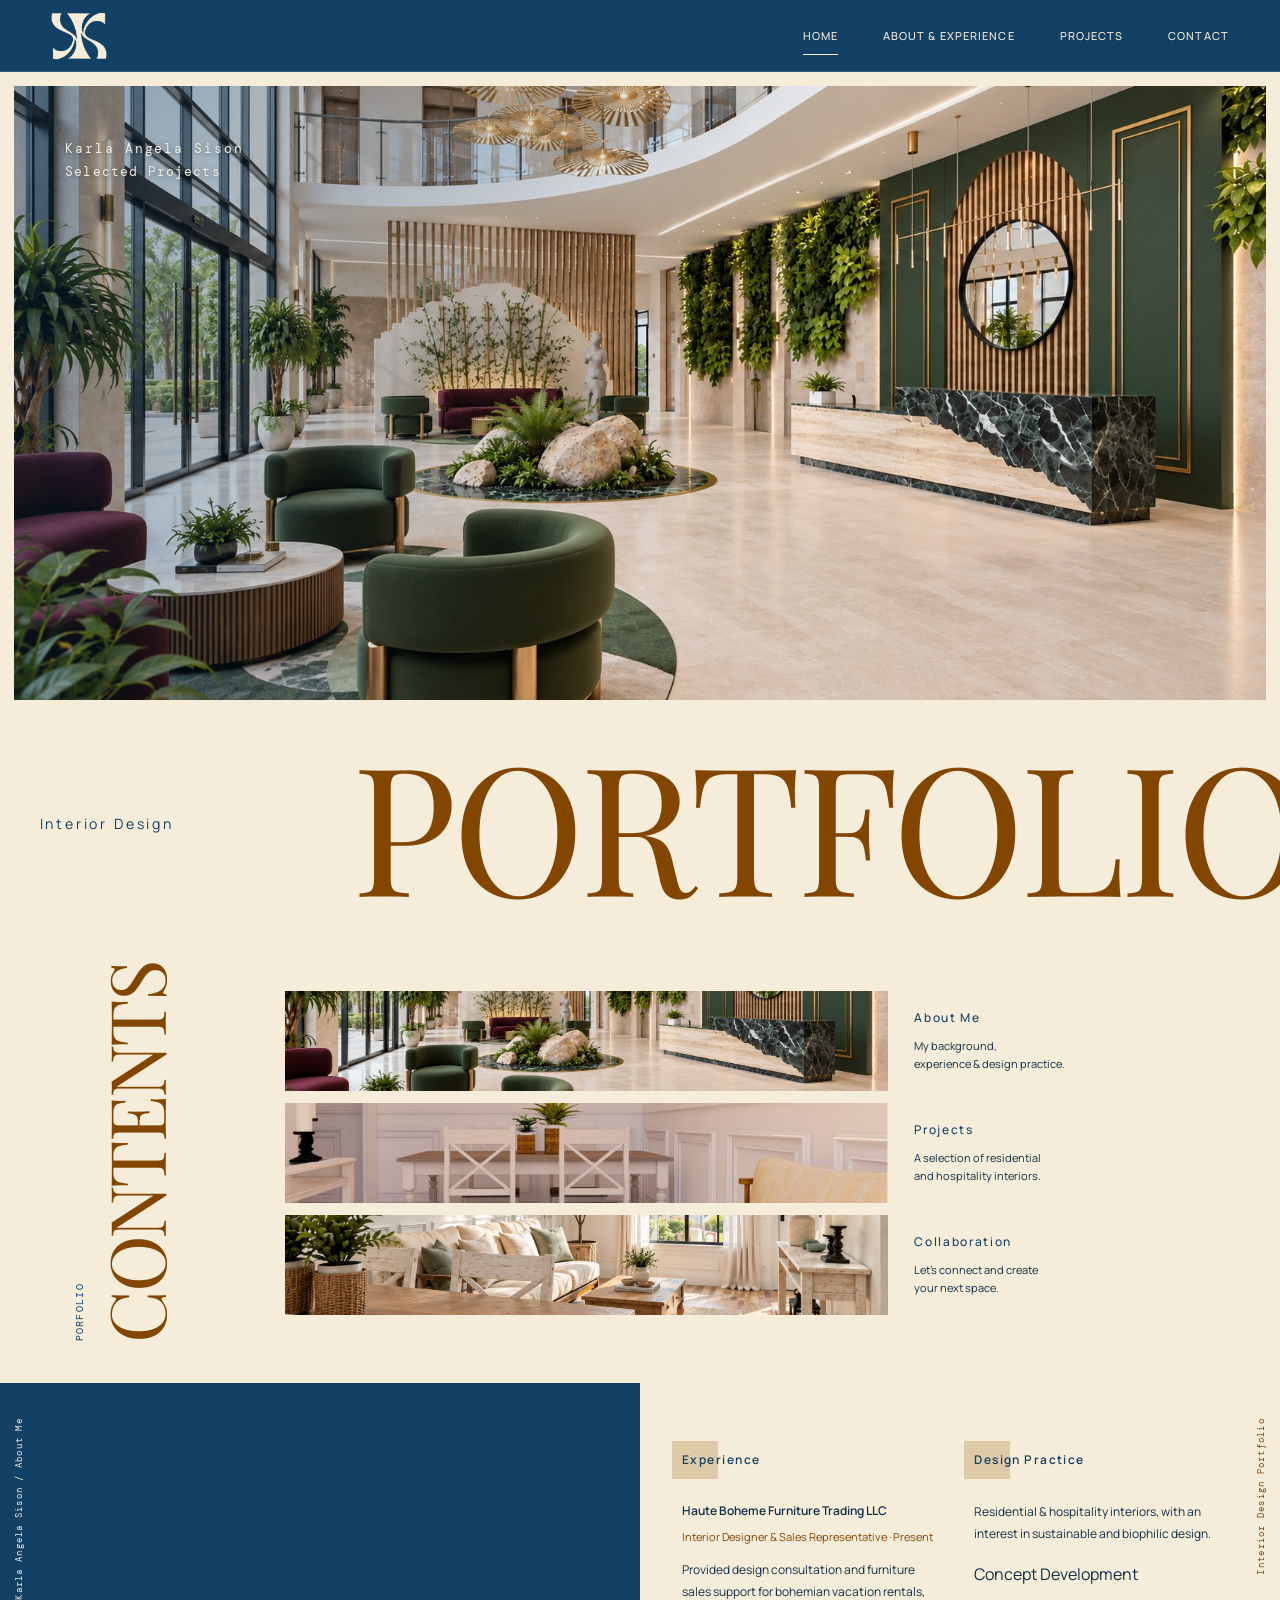
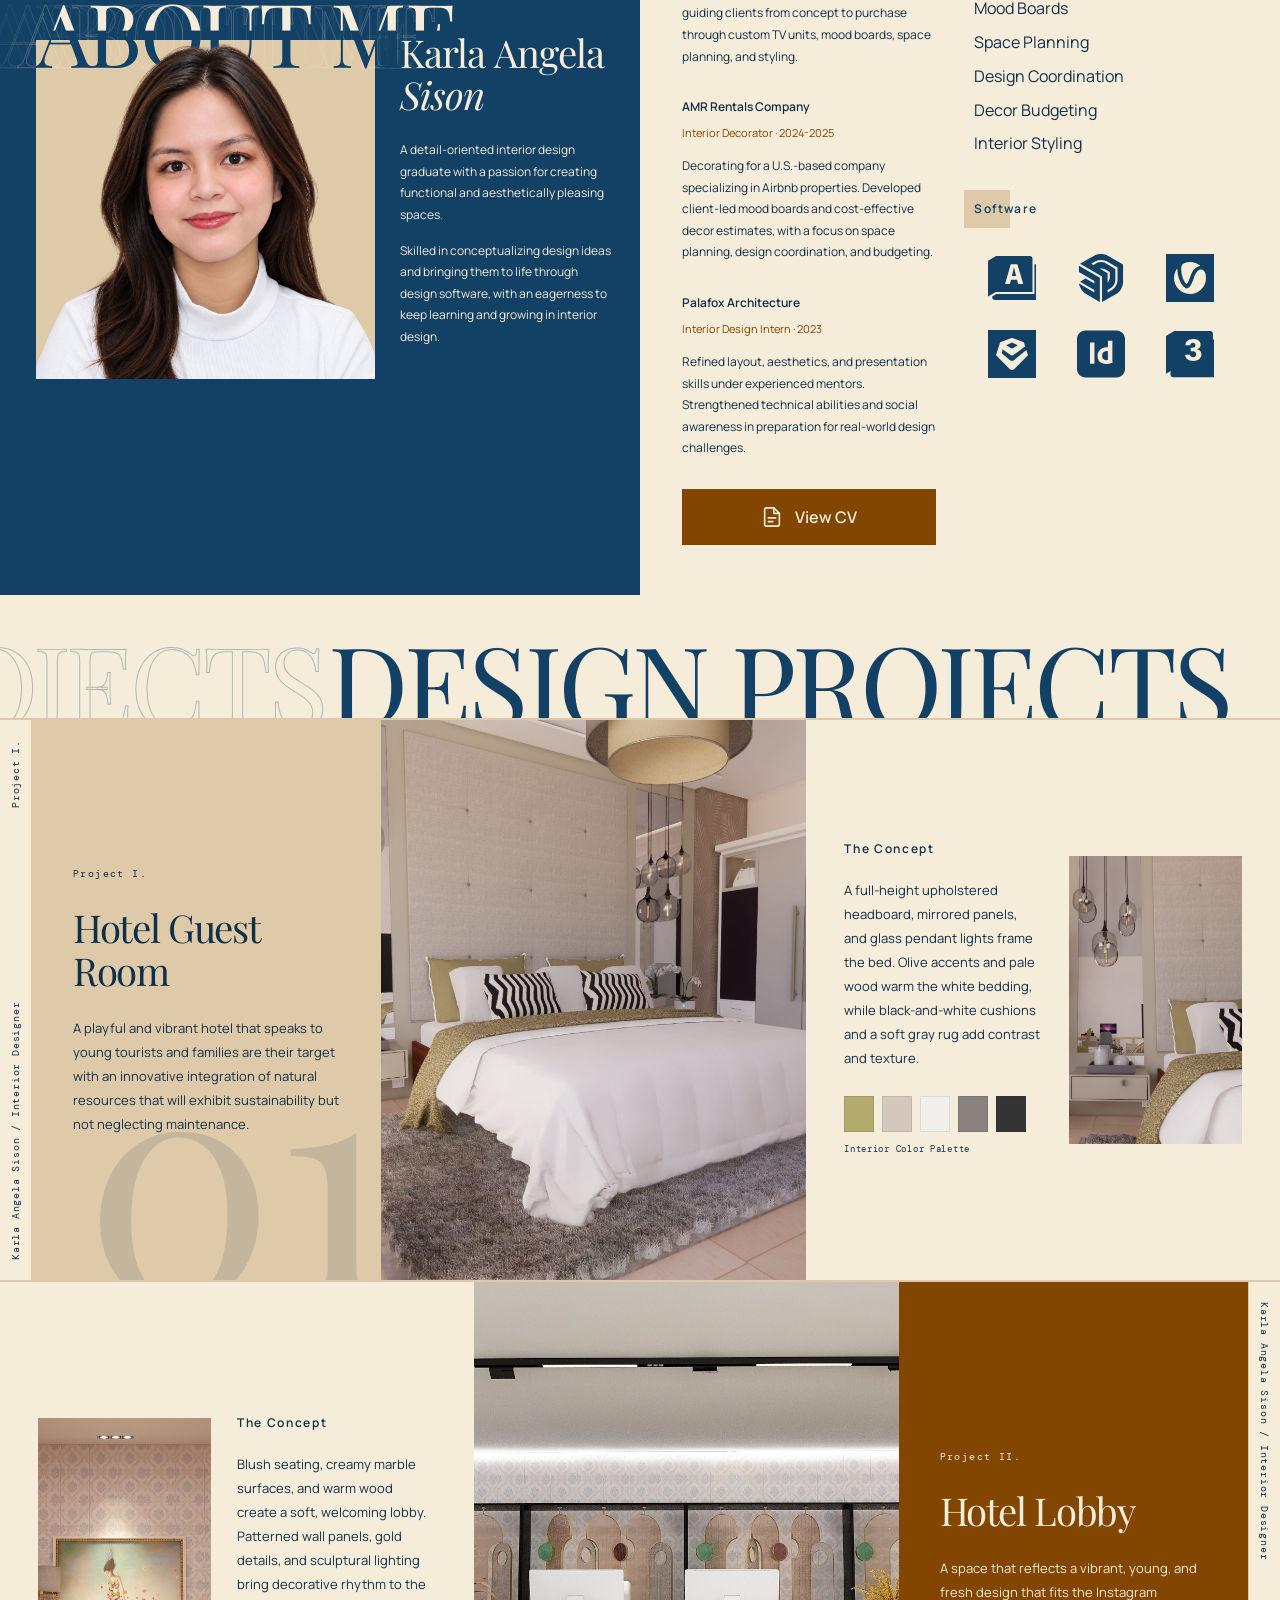
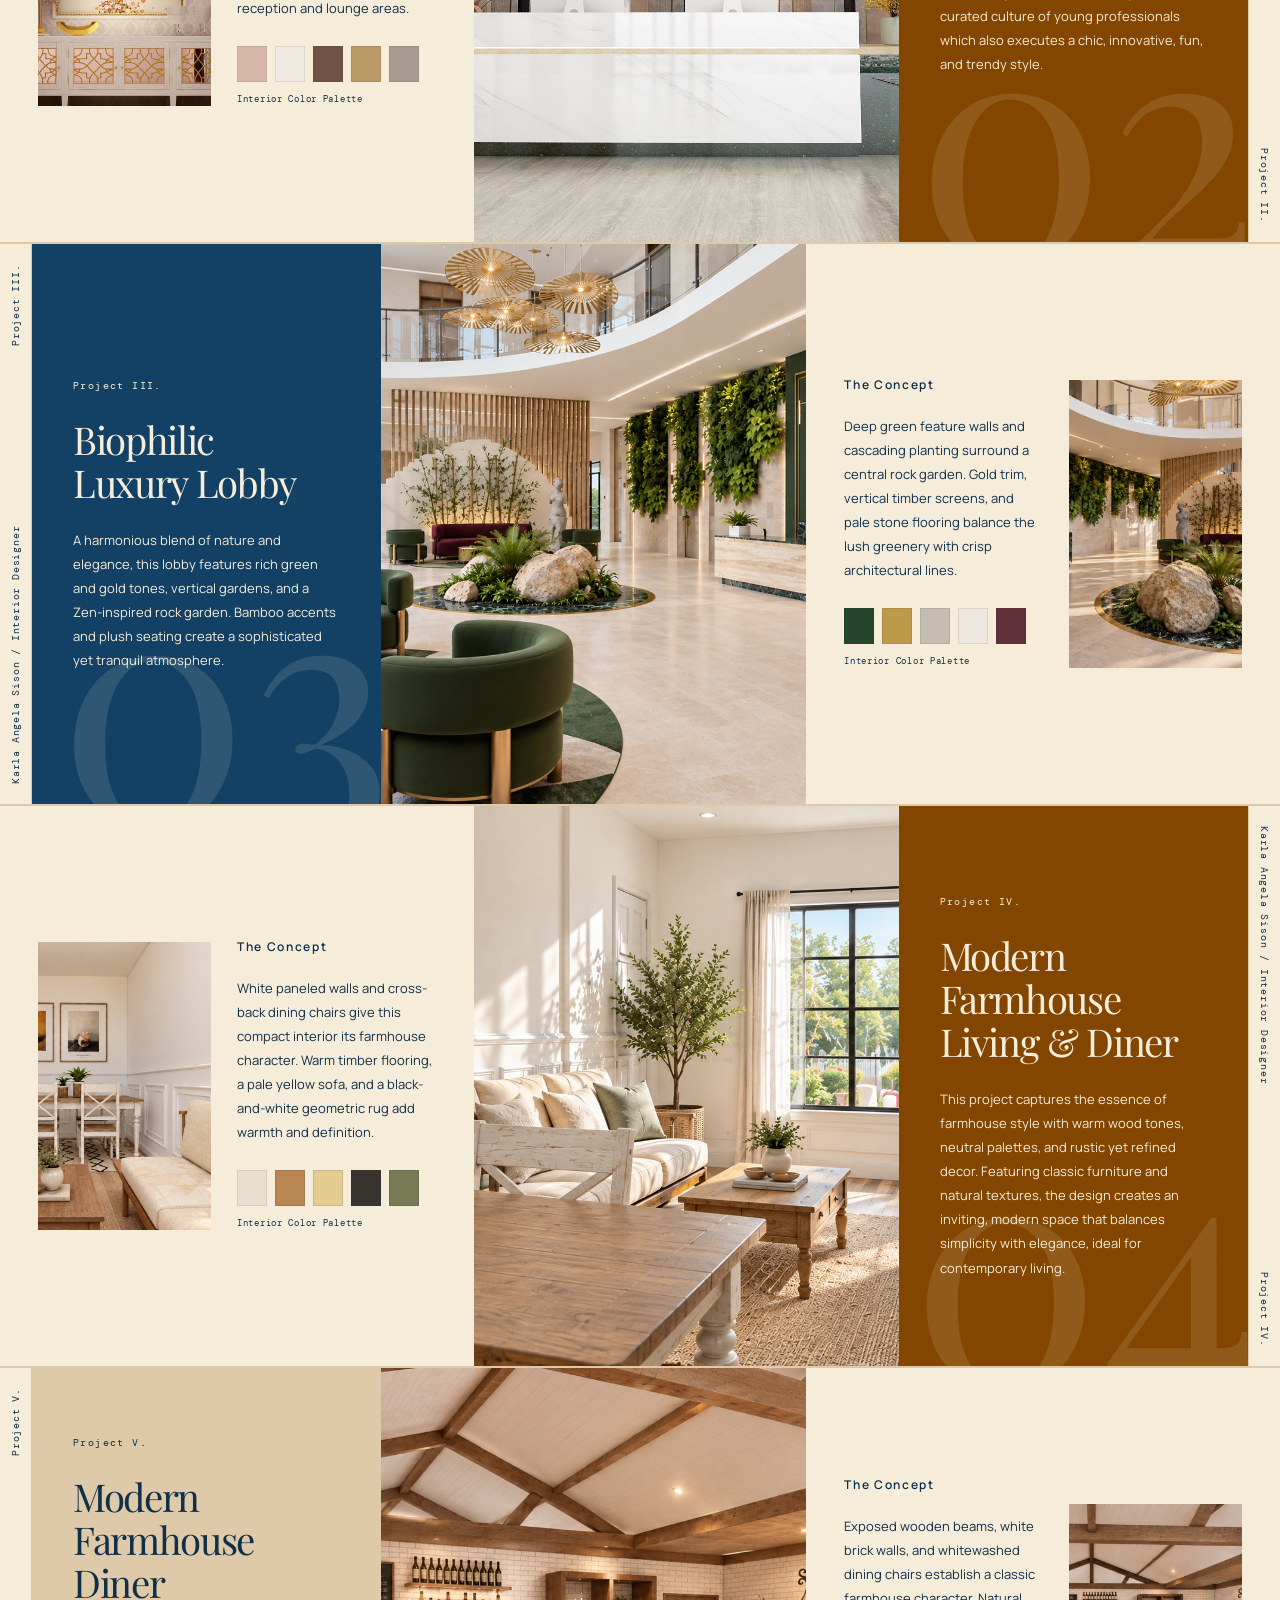
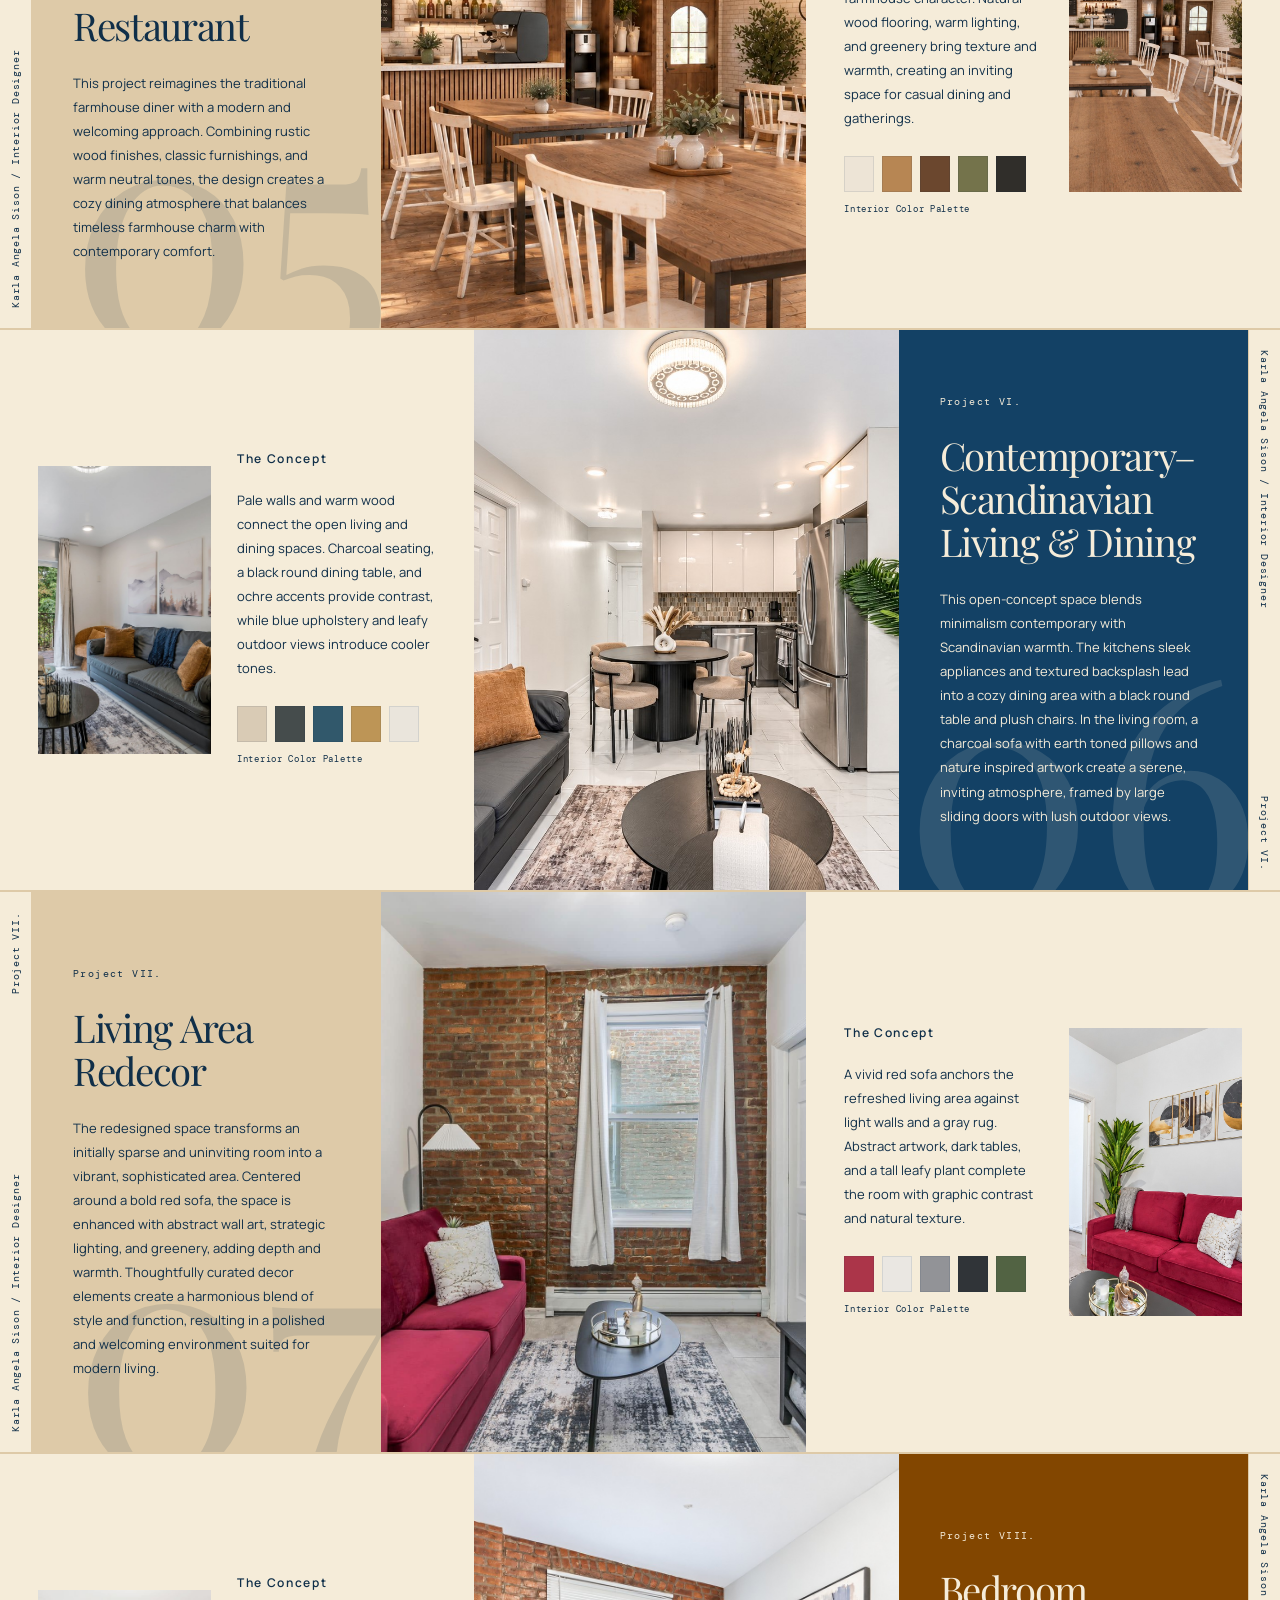
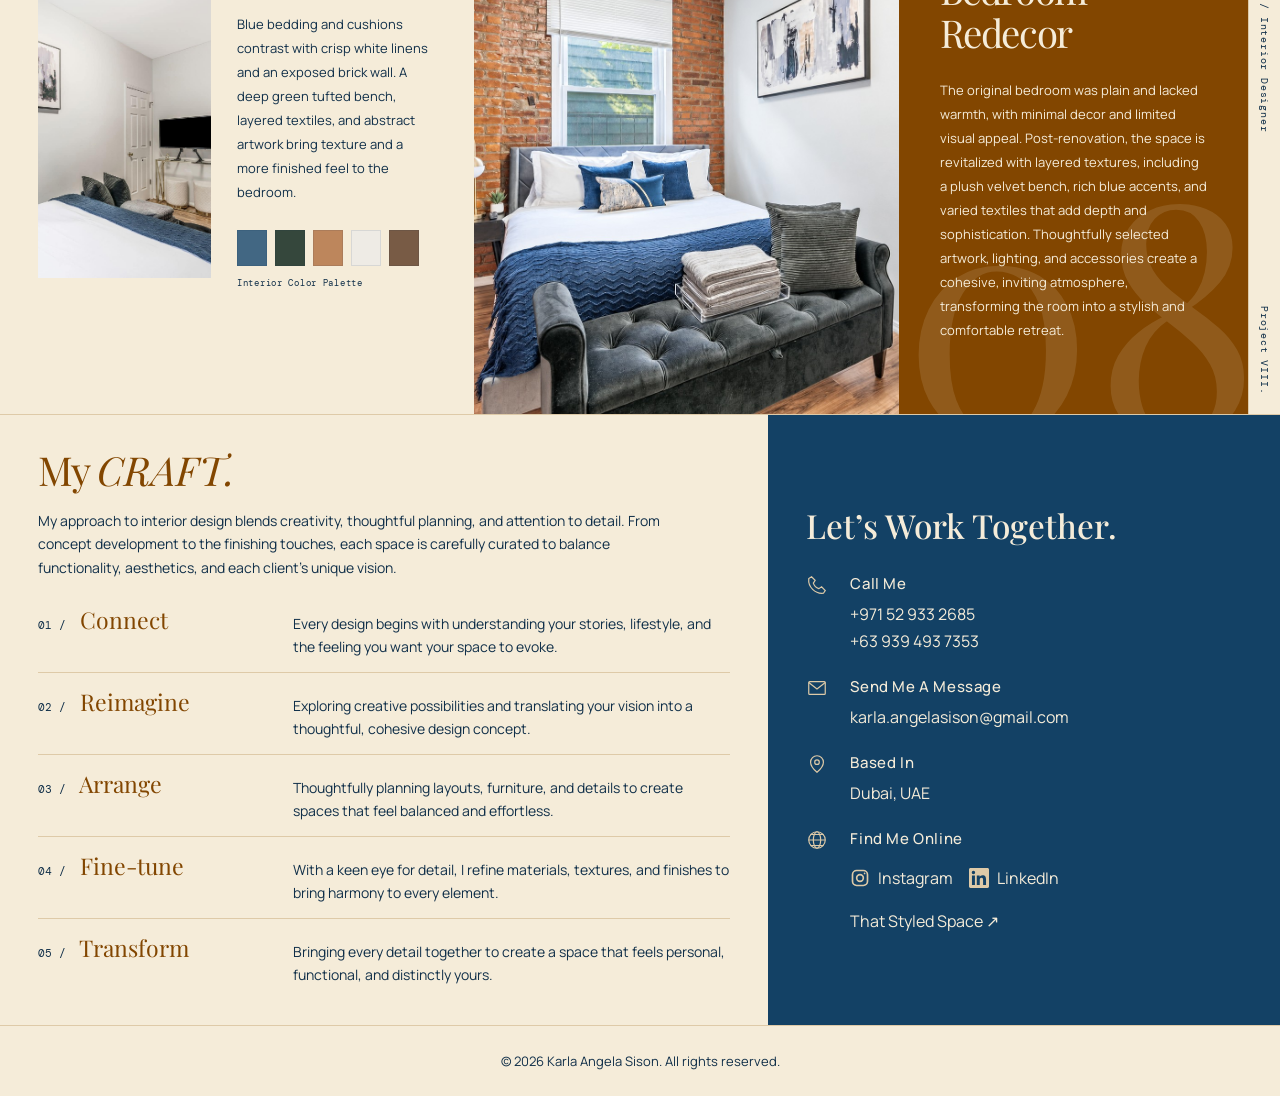
==== commit 3aa657dd: "Add files via upload" ====
--- a/index.html
+++ b/index.html
@@ -31,7 +31,7 @@
   <div class="about-left">
     <span class="about-edge" aria-hidden="true">Karla Angela Sison / About Me</span>
     <figure class="about-portrait"><span class="about-portrait-title" aria-hidden="true"><span class="about-title-group"><span class="about-title-echo about-title-echo-back">ABOUT ME</span><span class="about-title-echo about-title-echo-middle">ABOUT ME</span><span class="about-title-echo about-title-echo-front">ABOUT ME</span><span class="about-title-main">ABOUT ME</span></span></span><img src="assets/img/SisonII.png" alt="Karla Angela Sison" loading="lazy"></figure>
-    <div class="about-biography"><h2 id="about-title">Karla Angela<br><em>Sison</em></h2><p>A detail-oriented interior design graduate with a passion for creating functional and aesthetically pleasing spaces.</p><p>Skilled in conceptualizing design ideas and bringing them to life through design software, with an eagerness to keep learning and growing in interior design.</p></div>
+    <div class="about-biography"><h2 id="about-title"><span class="about-name-first">Karla Angela</span> <em>Sison</em></h2><p>A detail-oriented interior design graduate with a passion for creating functional and aesthetically pleasing spaces.</p><p>Skilled in conceptualizing design ideas and bringing them to life through design software, with an eagerness to keep learning and growing in interior design.</p></div>
   </div>
   <div class="about-right" id="experience">
     <section class="about-experience" aria-labelledby="experience-title"><h3 id="experience-title" class="about-label">Experience</h3>
@@ -49,21 +49,21 @@
   </div>
 </section>
 <div class="chapter-heading" id="projects"><h2><span class="chapter-echo chapter-echo-back" aria-hidden="true">DESIGN PROJECTS</span><span class="chapter-echo chapter-echo-middle" aria-hidden="true">DESIGN PROJECTS</span><span class="chapter-title-main">DESIGN PROJECTS</span></h2></div>
-<article class="project paper source-project" id="hotel-guest-room" aria-labelledby="hotel-guest-room-title"><div class="project-intro"><div class="project-story"><span class="small-label">Project I.</span><h2 id="hotel-guest-room-title">Hotel Guest Room</h2><p>A playful and vibrant hotel that speaks to young tourists and families are their target with an innovative integration of natural resources that will exhibit sustainability but not neglecting maintenance.</p><span class="project-index" aria-hidden="true">01</span></div><button class="image-button" data-gallery="projects" data-index="0" aria-label="Enlarge Hotel Guest Room"><img src="assets/img/B-1Pro.jpg" alt="Hotel Guest Room — interior design by Karla Angela Sison" loading="lazy"></button><div class="project-concept"><div class="project-concept-copy"><h3>The Concept</h3><p>A full-height upholstered headboard, mirrored panels, and glass pendant lights frame the bed. Olive accents and pale wood warm the white bedding, while black-and-white cushions and a soft gray rug add contrast and texture.</p><div class="project-palette" role="img" aria-label="Interior color palette: Olive, Warm Beige, Soft White, Warm Gray, Charcoal"><span style="--swatch:#B3AA6D" title="Olive (#B3AA6D)"></span><span style="--swatch:#D4C7BB" title="Warm Beige (#D4C7BB)"></span><span style="--swatch:#F2EEEA" title="Soft White (#F2EEEA)"></span><span style="--swatch:#88817D" title="Warm Gray (#88817D)"></span><span style="--swatch:#343434" title="Charcoal (#343434)"></span></div><span class="project-palette-label">Interior Color Palette</span></div><figure class="project-concept-image"><img src="assets/img/B-1Pro.jpg" alt="" loading="lazy"></figure></div></div><div class="folio"><span>Karla Angela Sison / Interior Designer</span><span>Project I.</span></div></article>
+<article class="project paper source-project" id="hotel-guest-room" aria-labelledby="hotel-guest-room-title"><div class="project-intro"><div class="project-story"><span class="small-label">Project I.</span><h2 id="hotel-guest-room-title">Hotel Guest Room</h2><p>A playful and vibrant hotel that speaks to young tourists and families are their target with an innovative integration of natural resources that will exhibit sustainability but not neglecting maintenance.</p><span class="project-index" aria-hidden="true">01</span></div><div class="image-button"><img src="assets/img/B-1Pro.jpg" alt="Hotel Guest Room — interior design by Karla Angela Sison" loading="lazy"></div><div class="project-concept"><div class="project-concept-copy"><h3>The Concept</h3><p>A full-height upholstered headboard, mirrored panels, and glass pendant lights frame the bed. Olive accents and pale wood warm the white bedding, while black-and-white cushions and a soft gray rug add contrast and texture.</p><div class="project-palette" role="img" aria-label="Interior color palette: Olive, Warm Beige, Soft White, Warm Gray, Charcoal"><span style="--swatch:#B3AA6D" title="Olive (#B3AA6D)"></span><span style="--swatch:#D4C7BB" title="Warm Beige (#D4C7BB)"></span><span style="--swatch:#F2EEEA" title="Soft White (#F2EEEA)"></span><span style="--swatch:#88817D" title="Warm Gray (#88817D)"></span><span style="--swatch:#343434" title="Charcoal (#343434)"></span></div><span class="project-palette-label">Interior Color Palette</span></div><figure class="project-concept-image"><img src="assets/miniimg/1mini.jpg" alt="" loading="lazy"></figure></div></div><div class="folio"><span>Karla Angela Sison / Interior Designer</span><span>Project I.</span></div></article>
 <div class="project-divider" aria-hidden="true"><span></span></div>
-<article class="project paper source-project" id="hotel-lobby" aria-labelledby="hotel-lobby-title"><div class="project-intro reverse"><div class="project-story"><span class="small-label">Project II.</span><h2 id="hotel-lobby-title">Hotel Lobby</h2><p>A space that reflects a vibrant, young, and fresh design that fits the Instagram curated culture of young professionals which also executes a chic, innovative, fun, and trendy style.</p><span class="project-index" aria-hidden="true">02</span></div><button class="image-button" data-gallery="projects" data-index="1" aria-label="Enlarge Hotel Lobby"><img src="assets/img/A-1Pro.jpg" alt="Hotel Lobby — interior design by Karla Angela Sison" loading="lazy"></button><div class="project-concept"><div class="project-concept-copy"><h3>The Concept</h3><p>Blush seating, creamy marble surfaces, and warm wood create a soft, welcoming lobby. Patterned wall panels, gold details, and sculptural lighting bring decorative rhythm to the reception and lounge areas.</p><div class="project-palette" role="img" aria-label="Interior color palette: Blush, Ivory, Walnut, Muted Gold, Warm Gray"><span style="--swatch:#D7B8A8" title="Blush (#D7B8A8)"></span><span style="--swatch:#EFEAE2" title="Ivory (#EFEAE2)"></span><span style="--swatch:#705143" title="Walnut (#705143)"></span><span style="--swatch:#BA9A65" title="Muted Gold (#BA9A65)"></span><span style="--swatch:#A99B90" title="Warm Gray (#A99B90)"></span></div><span class="project-palette-label">Interior Color Palette</span></div><figure class="project-concept-image"><img src="assets/img/A-1Pro.jpg" alt="" loading="lazy"></figure></div></div><div class="folio"><span>Karla Angela Sison / Interior Designer</span><span>Project II.</span></div></article>
+<article class="project paper source-project" id="hotel-lobby" aria-labelledby="hotel-lobby-title"><div class="project-intro reverse"><div class="project-story"><span class="small-label">Project II.</span><h2 id="hotel-lobby-title">Hotel Lobby</h2><p>A space that reflects a vibrant, young, and fresh design that fits the Instagram curated culture of young professionals which also executes a chic, innovative, fun, and trendy style.</p><span class="project-index" aria-hidden="true">02</span></div><div class="image-button"><img src="assets/img/A-1Pro.jpg" alt="Hotel Lobby — interior design by Karla Angela Sison" loading="lazy"></div><div class="project-concept"><div class="project-concept-copy"><h3>The Concept</h3><p>Blush seating, creamy marble surfaces, and warm wood create a soft, welcoming lobby. Patterned wall panels, gold details, and sculptural lighting bring decorative rhythm to the reception and lounge areas.</p><div class="project-palette" role="img" aria-label="Interior color palette: Blush, Ivory, Walnut, Muted Gold, Warm Gray"><span style="--swatch:#D7B8A8" title="Blush (#D7B8A8)"></span><span style="--swatch:#EFEAE2" title="Ivory (#EFEAE2)"></span><span style="--swatch:#705143" title="Walnut (#705143)"></span><span style="--swatch:#BA9A65" title="Muted Gold (#BA9A65)"></span><span style="--swatch:#A99B90" title="Warm Gray (#A99B90)"></span></div><span class="project-palette-label">Interior Color Palette</span></div><figure class="project-concept-image"><img src="assets/miniimg/2mini.jpg" alt="" loading="lazy"></figure></div></div><div class="folio"><span>Karla Angela Sison / Interior Designer</span><span>Project II.</span></div></article>
 <div class="project-divider" aria-hidden="true"><span></span></div>
-<article class="project paper source-project" id="biophilic-lobby" aria-labelledby="biophilic-lobby-title"><div class="project-intro"><div class="project-story"><span class="small-label">Project III.</span><h2 id="biophilic-lobby-title">Biophilic Luxury Lobby</h2><p>A harmonious blend of nature and elegance, this lobby features rich green and gold tones, vertical gardens, and a Zen-inspired rock garden. Bamboo accents and plush seating create a sophisticated yet tranquil atmosphere.</p><span class="project-index" aria-hidden="true">03</span></div><button class="image-button" data-gallery="projects" data-index="2" aria-label="Enlarge Biophilic Luxury Lobby"><img src="assets/img/F-1.jpg" alt="Biophilic Luxury Lobby — interior design by Karla Angela Sison" loading="lazy"></button><div class="project-concept"><div class="project-concept-copy"><h3>The Concept</h3><p>Deep green feature walls and cascading planting surround a central rock garden. Gold trim, vertical timber screens, and pale stone flooring balance the lush greenery with crisp architectural lines.</p><div class="project-palette" role="img" aria-label="Interior color palette: Forest Green, Gold, Warm Stone, Ivory, Burgundy"><span style="--swatch:#25462A" title="Forest Green (#25462A)"></span><span style="--swatch:#BC9A49" title="Gold (#BC9A49)"></span><span style="--swatch:#C5BDAF" title="Warm Stone (#C5BDAF)"></span><span style="--swatch:#ECE8DF" title="Ivory (#ECE8DF)"></span><span style="--swatch:#60313B" title="Burgundy (#60313B)"></span></div><span class="project-palette-label">Interior Color Palette</span></div><figure class="project-concept-image"><img src="assets/img/F-1.jpg" alt="" loading="lazy"></figure></div></div><div class="folio"><span>Karla Angela Sison / Interior Designer</span><span>Project III.</span></div></article>
+<article class="project paper source-project" id="biophilic-lobby" aria-labelledby="biophilic-lobby-title"><div class="project-intro"><div class="project-story"><span class="small-label">Project III.</span><h2 id="biophilic-lobby-title">Biophilic Luxury Lobby</h2><p>A harmonious blend of nature and elegance, this lobby features rich green and gold tones, vertical gardens, and a Zen-inspired rock garden. Bamboo accents and plush seating create a sophisticated yet tranquil atmosphere.</p><span class="project-index" aria-hidden="true">03</span></div><div class="image-button"><img src="assets/img/F-1.jpg" alt="Biophilic Luxury Lobby — interior design by Karla Angela Sison" loading="lazy"></div><div class="project-concept"><div class="project-concept-copy"><h3>The Concept</h3><p>Deep green feature walls and cascading planting surround a central rock garden. Gold trim, vertical timber screens, and pale stone flooring balance the lush greenery with crisp architectural lines.</p><div class="project-palette" role="img" aria-label="Interior color palette: Forest Green, Gold, Warm Stone, Ivory, Burgundy"><span style="--swatch:#25462A" title="Forest Green (#25462A)"></span><span style="--swatch:#BC9A49" title="Gold (#BC9A49)"></span><span style="--swatch:#C5BDAF" title="Warm Stone (#C5BDAF)"></span><span style="--swatch:#ECE8DF" title="Ivory (#ECE8DF)"></span><span style="--swatch:#60313B" title="Burgundy (#60313B)"></span></div><span class="project-palette-label">Interior Color Palette</span></div><figure class="project-concept-image"><img src="assets/miniimg/3mini.jpg" alt="" loading="lazy"></figure></div></div><div class="folio"><span>Karla Angela Sison / Interior Designer</span><span>Project III.</span></div></article>
 <div class="project-divider" aria-hidden="true"><span></span></div>
-<article class="project paper source-project" id="modern-farmhouse" aria-labelledby="modern-farmhouse-title"><div class="project-intro reverse"><div class="project-story"><span class="small-label">Project IV.</span><h2 id="modern-farmhouse-title">Modern Farmhouse Living &amp; Diner</h2><p>This project captures the essence of farmhouse style with warm wood tones, neutral palettes, and rustic yet refined decor. Featuring classic furniture and natural textures, the design creates an inviting, modern space that balances simplicity with elegance, ideal for contemporary living.</p><span class="project-index" aria-hidden="true">04</span></div><button class="image-button" data-gallery="projects" data-index="3" aria-label="Enlarge Modern Farmhouse Living &amp; Dining Area"><img src="assets/img/B-2ProII.jpg" alt="Modern Farmhouse Living &amp; Dining Area — interior design by Karla Angela Sison" loading="lazy"></button><div class="project-concept"><div class="project-concept-copy"><h3>The Concept</h3><p>White paneled walls and cross-back dining chairs give this compact interior its farmhouse character. Warm timber flooring, a pale yellow sofa, and a black-and-white geometric rug add warmth and definition.</p><div class="project-palette" role="img" aria-label="Interior color palette: Cream, Natural Oak, Pale Yellow, Charcoal, Olive Green"><span style="--swatch:#E9DFD1" title="Cream (#E9DFD1)"></span><span style="--swatch:#B78653" title="Natural Oak (#B78653)"></span><span style="--swatch:#E4CB91" title="Pale Yellow (#E4CB91)"></span><span style="--swatch:#38342F" title="Charcoal (#38342F)"></span><span style="--swatch:#777A54" title="Olive Green (#777A54)"></span></div><span class="project-palette-label">Interior Color Palette</span></div><figure class="project-concept-image"><img src="assets/img/B-2ProII.jpg" alt="" loading="lazy"></figure></div></div><div class="folio"><span>Karla Angela Sison / Interior Designer</span><span>Project IV.</span></div></article>
+<article class="project paper source-project" id="modern-farmhouse" aria-labelledby="modern-farmhouse-title"><div class="project-intro reverse"><div class="project-story"><span class="small-label">Project IV.</span><h2 id="modern-farmhouse-title">Modern Farmhouse Living &amp; Diner</h2><p>This project captures the essence of farmhouse style with warm wood tones, neutral palettes, and rustic yet refined decor. Featuring classic furniture and natural textures, the design creates an inviting, modern space that balances simplicity with elegance, ideal for contemporary living.</p><span class="project-index" aria-hidden="true">04</span></div><div class="image-button"><img src="assets/img/B-2ProII.jpg" alt="Modern Farmhouse Living &amp; Dining Area — interior design by Karla Angela Sison" loading="lazy"></div><div class="project-concept"><div class="project-concept-copy"><h3>The Concept</h3><p>White paneled walls and cross-back dining chairs give this compact interior its farmhouse character. Warm timber flooring, a pale yellow sofa, and a black-and-white geometric rug add warmth and definition.</p><div class="project-palette" role="img" aria-label="Interior color palette: Cream, Natural Oak, Pale Yellow, Charcoal, Olive Green"><span style="--swatch:#E9DFD1" title="Cream (#E9DFD1)"></span><span style="--swatch:#B78653" title="Natural Oak (#B78653)"></span><span style="--swatch:#E4CB91" title="Pale Yellow (#E4CB91)"></span><span style="--swatch:#38342F" title="Charcoal (#38342F)"></span><span style="--swatch:#777A54" title="Olive Green (#777A54)"></span></div><span class="project-palette-label">Interior Color Palette</span></div><figure class="project-concept-image"><img src="assets/miniimg/4mini.jpg" alt="" loading="lazy"></figure></div></div><div class="folio"><span>Karla Angela Sison / Interior Designer</span><span>Project IV.</span></div></article>
 <div class="project-divider" aria-hidden="true"><span></span></div>
-<article class="project paper source-project" id="farmhouse-diner" aria-labelledby="farmhouse-diner-title"><div class="project-intro"><div class="project-story"><span class="small-label">Project V.</span><h2 id="farmhouse-diner-title">Modern Farmhouse Diner Restaurant</h2><p>This project reimagines the traditional farmhouse diner with a modern and welcoming approach. Combining rustic wood finishes, classic furnishings, and warm neutral tones, the design creates a cozy dining atmosphere that balances timeless farmhouse charm with contemporary comfort.</p><span class="project-index" aria-hidden="true">05</span></div><button class="image-button" data-gallery="projects" data-index="4" aria-label="Enlarge Modern Farmhouse Diner Restaurant"><img src="assets/img/I-1.jpg" alt="Modern Farmhouse Diner Restaurant — interior design by Karla Angela Sison" loading="lazy"></button><div class="project-concept"><div class="project-concept-copy"><h3>The Concept</h3><p>Exposed wooden beams, white brick walls, and whitewashed dining chairs establish a classic farmhouse character. Natural wood flooring, warm lighting, and greenery bring texture and warmth, creating an inviting space for casual dining and gatherings.</p><div class="project-palette" role="img" aria-label="Interior color palette: Warm White, Natural Oak, Walnut Brown, Olive Green, Charcoal Black"><span style="--swatch:#EDE4D6" title="Warm White (#EDE4D6)"></span><span style="--swatch:#B78653" title="Natural Oak (#B78653)"></span><span style="--swatch:#6B472E" title="Walnut Brown (#6B472E)"></span><span style="--swatch:#74734B" title="Olive Green (#74734B)"></span><span style="--swatch:#302E2A" title="Charcoal Black (#302E2A)"></span></div><span class="project-palette-label">Interior Color Palette</span></div><figure class="project-concept-image"><img src="assets/img/I-1.jpg" alt="" loading="lazy"></figure></div></div><div class="folio"><span>Karla Angela Sison / Interior Designer</span><span>Project V.</span></div></article>
+<article class="project paper source-project" id="farmhouse-diner" aria-labelledby="farmhouse-diner-title"><div class="project-intro"><div class="project-story"><span class="small-label">Project V.</span><h2 id="farmhouse-diner-title">Modern Farmhouse Diner Restaurant</h2><p>This project reimagines the traditional farmhouse diner with a modern and welcoming approach. Combining rustic wood finishes, classic furnishings, and warm neutral tones, the design creates a cozy dining atmosphere that balances timeless farmhouse charm with contemporary comfort.</p><span class="project-index" aria-hidden="true">05</span></div><div class="image-button"><img src="assets/img/I-1.jpg" alt="Modern Farmhouse Diner Restaurant — interior design by Karla Angela Sison" loading="lazy"></div><div class="project-concept"><div class="project-concept-copy"><h3>The Concept</h3><p>Exposed wooden beams, white brick walls, and whitewashed dining chairs establish a classic farmhouse character. Natural wood flooring, warm lighting, and greenery bring texture and warmth, creating an inviting space for casual dining and gatherings.</p><div class="project-palette" role="img" aria-label="Interior color palette: Warm White, Natural Oak, Walnut Brown, Olive Green, Charcoal Black"><span style="--swatch:#EDE4D6" title="Warm White (#EDE4D6)"></span><span style="--swatch:#B78653" title="Natural Oak (#B78653)"></span><span style="--swatch:#6B472E" title="Walnut Brown (#6B472E)"></span><span style="--swatch:#74734B" title="Olive Green (#74734B)"></span><span style="--swatch:#302E2A" title="Charcoal Black (#302E2A)"></span></div><span class="project-palette-label">Interior Color Palette</span></div><figure class="project-concept-image"><img src="assets/miniimg/5mini.jpg" alt="" loading="lazy"></figure></div></div><div class="folio"><span>Karla Angela Sison / Interior Designer</span><span>Project V.</span></div></article>
 <div class="project-divider" aria-hidden="true"><span></span></div>
-<article class="project paper source-project" id="scandinavian" aria-labelledby="scandinavian-title"><div class="project-intro reverse"><div class="project-story"><span class="small-label">Project VI.</span><h2 id="scandinavian-title">Contemporary–Scandinavian Living &amp; Dining</h2><p>This open-concept space blends minimalism contemporary with Scandinavian warmth. The kitchens sleek appliances and textured backsplash lead into a cozy dining area with a black round table and plush chairs. In the living room, a charcoal sofa with earth toned pillows and nature inspired artwork create a serene, inviting atmosphere, framed by large sliding doors with lush outdoor views.</p><span class="project-index" aria-hidden="true">06</span></div><button class="image-button" data-gallery="projects" data-index="5" aria-label="Enlarge Contemporary–Scandinavian Living &amp; Dining"><img src="assets/img/C-1Pro.jpg" alt="Contemporary–Scandinavian Living &amp; Dining — interior design by Karla Angela Sison" loading="lazy"></button><div class="project-concept"><div class="project-concept-copy"><h3>The Concept</h3><p>Pale walls and warm wood connect the open living and dining spaces. Charcoal seating, a black round dining table, and ochre accents provide contrast, while blue upholstery and leafy outdoor views introduce cooler tones.</p><div class="project-palette" role="img" aria-label="Interior color palette: Light Oak, Charcoal, Muted Blue, Ochre, Warm White"><span style="--swatch:#D9CBB5" title="Light Oak (#D9CBB5)"></span><span style="--swatch:#454C4C" title="Charcoal (#454C4C)"></span><span style="--swatch:#31586B" title="Muted Blue (#31586B)"></span><span style="--swatch:#BD9556" title="Ochre (#BD9556)"></span><span style="--swatch:#EAE5DC" title="Warm White (#EAE5DC)"></span></div><span class="project-palette-label">Interior Color Palette</span></div><figure class="project-concept-image"><img src="assets/img/C-1Pro.jpg" alt="" loading="lazy"></figure></div></div><div class="folio"><span>Karla Angela Sison / Interior Designer</span><span>Project VI.</span></div></article>
+<article class="project paper source-project" id="scandinavian" aria-labelledby="scandinavian-title"><div class="project-intro reverse"><div class="project-story"><span class="small-label">Project VI.</span><h2 id="scandinavian-title">Contemporary–Scandinavian Living &amp; Dining</h2><p>This open-concept space blends minimalism contemporary with Scandinavian warmth. The kitchens sleek appliances and textured backsplash lead into a cozy dining area with a black round table and plush chairs. In the living room, a charcoal sofa with earth toned pillows and nature inspired artwork create a serene, inviting atmosphere, framed by large sliding doors with lush outdoor views.</p><span class="project-index" aria-hidden="true">06</span></div><div class="image-button"><img src="assets/img/C-1Pro.jpg" alt="Contemporary–Scandinavian Living &amp; Dining — interior design by Karla Angela Sison" loading="lazy"></div><div class="project-concept"><div class="project-concept-copy"><h3>The Concept</h3><p>Pale walls and warm wood connect the open living and dining spaces. Charcoal seating, a black round dining table, and ochre accents provide contrast, while blue upholstery and leafy outdoor views introduce cooler tones.</p><div class="project-palette" role="img" aria-label="Interior color palette: Light Oak, Charcoal, Muted Blue, Ochre, Warm White"><span style="--swatch:#D9CBB5" title="Light Oak (#D9CBB5)"></span><span style="--swatch:#454C4C" title="Charcoal (#454C4C)"></span><span style="--swatch:#31586B" title="Muted Blue (#31586B)"></span><span style="--swatch:#BD9556" title="Ochre (#BD9556)"></span><span style="--swatch:#EAE5DC" title="Warm White (#EAE5DC)"></span></div><span class="project-palette-label">Interior Color Palette</span></div><figure class="project-concept-image"><img src="assets/miniimg/6mini.jpg" alt="" loading="lazy"></figure></div></div><div class="folio"><span>Karla Angela Sison / Interior Designer</span><span>Project VI.</span></div></article>
 <div class="project-divider" aria-hidden="true"><span></span></div>
-<article class="project paper source-project" id="living-redecor" aria-labelledby="living-redecor-title"><div class="project-intro"><div class="project-story"><span class="small-label">Project VII.</span><h2 id="living-redecor-title">Living Area Redecor</h2><p>The redesigned space transforms an initially sparse and uninviting room into a vibrant, sophisticated area. Centered around a bold red sofa, the space is enhanced with abstract wall art, strategic lighting, and greenery, adding depth and warmth. Thoughtfully curated decor elements create a harmonious blend of style and function, resulting in a polished and welcoming environment suited for modern living.</p><span class="project-index" aria-hidden="true">07</span></div><button class="image-button" data-gallery="projects" data-index="6" aria-label="Enlarge Living Area Redecor"><img src="assets/img/G-I.jpg" alt="Living Area Redecor — interior design by Karla Angela Sison" loading="lazy"></button><div class="project-concept"><div class="project-concept-copy"><h3>The Concept</h3><p>A vivid red sofa anchors the refreshed living area against light walls and a gray rug. Abstract artwork, dark tables, and a tall leafy plant complete the room with graphic contrast and natural texture.</p><div class="project-palette" role="img" aria-label="Interior color palette: Crimson, Soft White, Cool Gray, Charcoal, Leaf Green"><span style="--swatch:#AB3549" title="Crimson (#AB3549)"></span><span style="--swatch:#EAE7E2" title="Soft White (#EAE7E2)"></span><span style="--swatch:#929397" title="Cool Gray (#929397)"></span><span style="--swatch:#303438" title="Charcoal (#303438)"></span><span style="--swatch:#526343" title="Leaf Green (#526343)"></span></div><span class="project-palette-label">Interior Color Palette</span></div><figure class="project-concept-image"><img src="assets/img/G-I.jpg" alt="" loading="lazy"></figure></div></div><div class="folio"><span>Karla Angela Sison / Interior Designer</span><span>Project VII.</span></div></article>
+<article class="project paper source-project" id="living-redecor" aria-labelledby="living-redecor-title"><div class="project-intro"><div class="project-story"><span class="small-label">Project VII.</span><h2 id="living-redecor-title">Living Area Redecor</h2><p>The redesigned space transforms an initially sparse and uninviting room into a vibrant, sophisticated area. Centered around a bold red sofa, the space is enhanced with abstract wall art, strategic lighting, and greenery, adding depth and warmth. Thoughtfully curated decor elements create a harmonious blend of style and function, resulting in a polished and welcoming environment suited for modern living.</p><span class="project-index" aria-hidden="true">07</span></div><div class="image-button"><img src="assets/img/G-I.jpg" alt="Living Area Redecor — interior design by Karla Angela Sison" loading="lazy"></div><div class="project-concept"><div class="project-concept-copy"><h3>The Concept</h3><p>A vivid red sofa anchors the refreshed living area against light walls and a gray rug. Abstract artwork, dark tables, and a tall leafy plant complete the room with graphic contrast and natural texture.</p><div class="project-palette" role="img" aria-label="Interior color palette: Crimson, Soft White, Cool Gray, Charcoal, Leaf Green"><span style="--swatch:#AB3549" title="Crimson (#AB3549)"></span><span style="--swatch:#EAE7E2" title="Soft White (#EAE7E2)"></span><span style="--swatch:#929397" title="Cool Gray (#929397)"></span><span style="--swatch:#303438" title="Charcoal (#303438)"></span><span style="--swatch:#526343" title="Leaf Green (#526343)"></span></div><span class="project-palette-label">Interior Color Palette</span></div><figure class="project-concept-image"><img src="assets/miniimg/7mini.jpg" alt="" loading="lazy"></figure></div></div><div class="folio"><span>Karla Angela Sison / Interior Designer</span><span>Project VII.</span></div></article>
 <div class="project-divider" aria-hidden="true"><span></span></div>
-<article class="project paper source-project" id="bedroom-redecor" aria-labelledby="bedroom-redecor-title"><div class="project-intro reverse"><div class="project-story"><span class="small-label">Project VIII.</span><h2 id="bedroom-redecor-title">Bedroom Redecor</h2><p>The original bedroom was plain and lacked warmth, with minimal decor and limited visual appeal. Post-renovation, the space is revitalized with layered textures, including a plush velvet bench, rich blue accents, and varied textiles that add depth and sophistication. Thoughtfully selected artwork, lighting, and accessories create a cohesive, inviting atmosphere, transforming the room into a stylish and comfortable retreat.</p><span class="project-index" aria-hidden="true">08</span></div><button class="image-button" data-gallery="projects" data-index="7" aria-label="Enlarge Bedroom Redecor"><img src="assets/img/G-II.jpg" alt="Bedroom Redecor — interior design by Karla Angela Sison" loading="lazy"></button><div class="project-concept"><div class="project-concept-copy"><h3>The Concept</h3><p>Blue bedding and cushions contrast with crisp white linens and an exposed brick wall. A deep green tufted bench, layered textiles, and abstract artwork bring texture and a more finished feel to the bedroom.</p><div class="project-palette" role="img" aria-label="Interior color palette: Denim Blue, Deep Green, Terracotta, Linen White, Warm Walnut"><span style="--swatch:#426783" title="Denim Blue (#426783)"></span><span style="--swatch:#35473C" title="Deep Green (#35473C)"></span><span style="--swatch:#BD865C" title="Terracotta (#BD865C)"></span><span style="--swatch:#EEEBE5" title="Linen White (#EEEBE5)"></span><span style="--swatch:#785B45" title="Warm Walnut (#785B45)"></span></div><span class="project-palette-label">Interior Color Palette</span></div><figure class="project-concept-image"><img src="assets/img/G-II.jpg" alt="" loading="lazy"></figure></div></div><div class="folio"><span>Karla Angela Sison / Interior Designer</span><span>Project VIII.</span></div></article>
+<article class="project paper source-project" id="bedroom-redecor" aria-labelledby="bedroom-redecor-title"><div class="project-intro reverse"><div class="project-story"><span class="small-label">Project VIII.</span><h2 id="bedroom-redecor-title">Bedroom Redecor</h2><p>The original bedroom was plain and lacked warmth, with minimal decor and limited visual appeal. Post-renovation, the space is revitalized with layered textures, including a plush velvet bench, rich blue accents, and varied textiles that add depth and sophistication. Thoughtfully selected artwork, lighting, and accessories create a cohesive, inviting atmosphere, transforming the room into a stylish and comfortable retreat.</p><span class="project-index" aria-hidden="true">08</span></div><div class="image-button"><img src="assets/img/G-II.jpg" alt="Bedroom Redecor — interior design by Karla Angela Sison" loading="lazy"></div><div class="project-concept"><div class="project-concept-copy"><h3>The Concept</h3><p>Blue bedding and cushions contrast with crisp white linens and an exposed brick wall. A deep green tufted bench, layered textiles, and abstract artwork bring texture and a more finished feel to the bedroom.</p><div class="project-palette" role="img" aria-label="Interior color palette: Denim Blue, Deep Green, Terracotta, Linen White, Warm Walnut"><span style="--swatch:#426783" title="Denim Blue (#426783)"></span><span style="--swatch:#35473C" title="Deep Green (#35473C)"></span><span style="--swatch:#BD865C" title="Terracotta (#BD865C)"></span><span style="--swatch:#EEEBE5" title="Linen White (#EEEBE5)"></span><span style="--swatch:#785B45" title="Warm Walnut (#785B45)"></span></div><span class="project-palette-label">Interior Color Palette</span></div><figure class="project-concept-image"><img src="assets/miniimg/8mini.jpg" alt="" loading="lazy"></figure></div></div><div class="folio"><span>Karla Angela Sison / Interior Designer</span><span>Project VIII.</span></div></article>
 <section class="craft paper craft-contact" id="contact" aria-labelledby="craft-title contact-title">
   <div class="craft-story">
     <div class="craft-introduction">
@@ -94,12 +94,11 @@
     </div>
     <div class="contact-detail-row">
       <svg viewBox="0 0 24 24" fill="none" stroke="currentColor" stroke-width="1.3" aria-hidden="true"><circle cx="12" cy="12" r="9"/><ellipse cx="12" cy="12" rx="4" ry="9"/><path d="M3 12h18M5 6h14M5 18h14"/></svg>
-      <div><h4>Find Me Online</h4><nav class="contact-profile-links" aria-label="Social profiles"><a href="https://www.facebook.com/karlaangela.sison" target="_blank" rel="noopener noreferrer"><svg viewBox="0 0 24 24" fill="currentColor" aria-hidden="true"><path d="M24 12.073C24 5.405 18.627 0 12 0S0 5.405 0 12.073C0 18.1 4.388 23.094 10.125 24v-8.437H7.078v-3.49h3.047V9.413c0-3.026 1.792-4.697 4.533-4.697 1.312 0 2.686.236 2.686.236v2.971h-1.513c-1.49 0-1.956.931-1.956 1.887v2.263h3.328l-.532 3.49h-2.796V24C19.612 23.094 24 18.1 24 12.073Z"/></svg><span>Facebook</span></a><a href="https://www.instagram.com/_karlasison/" target="_blank" rel="noopener noreferrer"><svg viewBox="0 0 24 24" fill="none" stroke="currentColor" stroke-width="2" aria-hidden="true"><rect x="3" y="3" width="18" height="18" rx="5"/><circle cx="12" cy="12" r="4"/><circle cx="17.5" cy="6.5" r="1" fill="currentColor" stroke="none"/></svg><span>Instagram</span></a><a href="https://www.linkedin.com/in/karla-angela-sison-81026522a/" target="_blank" rel="noopener noreferrer"><svg viewBox="0 0 24 24" fill="currentColor" aria-hidden="true"><path d="M20.447 20.452h-3.554v-5.569c0-1.328-.027-3.037-1.852-3.037-1.853 0-2.136 1.445-2.136 2.939v5.667H9.351V9h3.414v1.561h.049c.476-.9 1.637-1.85 3.37-1.85 3.601 0 4.267 2.37 4.267 5.455v6.286ZM5.337 7.433a2.062 2.062 0 1 1 0-4.124 2.062 2.062 0 0 1 0 4.124Zm1.782 13.019H3.555V9h3.564v11.452ZM22.225 0H1.771C.792 0 0 .774 0 1.729v20.542C0 23.227.792 24 1.771 24h20.451C23.2 24 24 23.227 24 22.271V1.729C24 .774 23.2 0 22.225 0Z"/></svg><span>LinkedIn</span></a></nav><a class="contact-studio-link" href="../index.php">That Styled Space ↗</a></div>
+      <div><h4>Find Me Online</h4><nav class="contact-profile-links" aria-label="Social profiles"><a href="https://www.instagram.com/_karlasison/" target="_blank" rel="noopener noreferrer"><svg viewBox="0 0 24 24" fill="none" stroke="currentColor" stroke-width="2" aria-hidden="true"><rect x="3" y="3" width="18" height="18" rx="5"/><circle cx="12" cy="12" r="4"/><circle cx="17.5" cy="6.5" r="1" fill="currentColor" stroke="none"/></svg><span>Instagram</span></a><a href="https://www.linkedin.com/in/karla-angela-sison-81026522a/" target="_blank" rel="noopener noreferrer"><svg viewBox="0 0 24 24" fill="currentColor" aria-hidden="true"><path d="M20.447 20.452h-3.554v-5.569c0-1.328-.027-3.037-1.852-3.037-1.853 0-2.136 1.445-2.136 2.939v5.667H9.351V9h3.414v1.561h.049c.476-.9 1.637-1.85 3.37-1.85 3.601 0 4.267 2.37 4.267 5.455v6.286ZM5.337 7.433a2.062 2.062 0 1 1 0-4.124 2.062 2.062 0 0 1 0 4.124Zm1.782 13.019H3.555V9h3.564v11.452ZM22.225 0H1.771C.792 0 0 .774 0 1.729v20.542C0 23.227.792 24 1.771 24h20.451C23.2 24 24 23.227 24 22.271V1.729C24 .774 23.2 0 22.225 0Z"/></svg><span>LinkedIn</span></a></nav><a class="contact-studio-link" href="../index.php">That Styled Space ↗</a></div>
     </div>
   </div>
 </section>
-</main><footer class="site-footer"><p>© 2026 Karla Angela Sison · Interior Design. All rights reserved.</p></footer>
-<dialog class="lightbox" aria-label="Project images"><div class="lightbox-toolbar"><span id="photo-count" aria-live="polite"></span><button id="close-lightbox" aria-label="Close project image">Close ×</button></div><img id="lightbox-image" src="assets/img/B-1Pro.jpg" alt="Hotel Guest Room"><div class="lightbox-bottom"><button id="previous-photo" aria-label="Previous project">← Previous</button><p id="photo-caption"></p><button id="next-photo" aria-label="Next project">Next →</button></div></dialog>
+</main><footer class="site-footer"><p>© 2026 Karla Angela Sison. All rights reserved.</p></footer>
 </body></html>
 
 
--- a/style.css
+++ b/style.css
@@ -1,14 +1,13 @@
 :root{--blue:#134165;--umber:#824600;--apricot:#fccb7a;--oak:#decaa8;--ink:#102f49;--paper:#f5ecd9;--display:"Perandory","Playfair Display",Georgia,serif;--body:"The Seasons",Manrope,Arial,sans-serif;--mono:"DM Mono",monospace;--ease:cubic-bezier(.22,.61,.36,1)}
-*{box-sizing:border-box}html{scroll-behavior:smooth;scrollbar-color:var(--umber) var(--oak);scroll-padding-top:30px}body{margin:0;background:var(--oak);color:var(--ink);font-family:var(--body);font-size:14px;line-height:1.75}::selection{background:var(--blue);color:var(--paper)}a{color:inherit;text-decoration:none}button{font:inherit;color:inherit;cursor:pointer}a,button{-webkit-tap-highlight-color:transparent}a:focus-visible,button:focus-visible{outline:3px solid var(--umber);outline-offset:6px}a:hover{text-decoration:underline;text-underline-offset:5px}img{display:block;width:100%;height:100%;object-fit:cover}h1,h2,h3,p{margin:0}h1,h2,h3{font-family:var(--display);font-weight:400;line-height:1.08;text-wrap:balance}h2{font-size:clamp(38px,5.1vw,68px);letter-spacing:-.035em}h3{font-size:30px}em{font-weight:400}p{max-width:60ch}.small-label,.folio,.photo-label{font-family:var(--mono);font-size:10px;line-height:1.7;letter-spacing:.13em;text-transform:none}.site-header{max-width:1200px;margin:auto;padding:32px 0;display:flex;justify-content:space-between;align-items:center}.wordmark{display:flex;flex-direction:column;font:38px/.85 var(--display);letter-spacing:-.03em}.wordmark span{font:8px/2.5 var(--mono);letter-spacing:.2em}.site-header nav{display:flex;gap:35px;font-size:12px}.site-header nav a:last-child{border-bottom:1px solid var(--umber)}main{max-width:1200px;margin:auto}.paper{background:var(--paper);box-shadow:3px 7px 14px #102f491c;margin-bottom:36px;position:relative}.cover{padding:14px}.cover-photo{height:480px;position:relative}.cover-photo img{object-position:50% 58%}.photo-label{position:absolute;top:24px;left:24px;color:var(--paper);background:var(--ink);padding:10px 14px;font-size:9px}.cover-title{text-align:center;padding:26px 30px 12px}.cover-title h1{font-size:clamp(64px,12vw,150px);text-transform:none;color:var(--umber);letter-spacing:-.035em;line-height:1.15}.cover-bottom{display:flex;justify-content:space-between;font-size:11px;padding-top:20px}.cover-bottom a{display:flex;gap:20px}.spread{display:grid;grid-template-columns:1fr 1fr;padding-bottom:42px}.contents{min-height:390px}.contents-heading{padding:50px 55px;border-right:1px solid #82460020}.contents-heading h2{margin:25px 0 18px;color:var(--umber)}.contents-heading p{font-size:14px}.contents-list{padding:28px 42px}.contents-list>a{display:flex;align-items:center;gap:20px;padding:20px 0;border-bottom:1px solid #82460030}.contents-list>a:hover{text-decoration:none;color:var(--umber)}.contents-list>a>span{font:11px var(--mono)}.contents-list>a>span:last-child{margin-left:auto;font-size:22px}.contents-list h3{font-size:26px}.contents-list p{font-size:10px;margin-top:6px}.folio{position:absolute;bottom:0;left:0;width:100%;padding:12px 22px;border-top:1px solid #82460024;display:flex;justify-content:space-between;font-size:8px;letter-spacing:.08em}.approach-image{padding:25px;background:var(--umber)}.approach-image img{min-height:420px}.editorial-copy{padding:54px 48px}.editorial-copy h2{margin:22px 0 25px}.editorial-copy p+p{margin-top:18px}.text-link{display:inline-block;font-size:11px;margin-top:28px;border-bottom:1px solid var(--umber);padding-bottom:5px}.chapter-heading{display:flex;align-items:baseline;justify-content:space-between;margin:70px 0 28px}.chapter-heading h2{font-size:35px}.project{padding-bottom:42px}.project-intro{display:grid;grid-template-columns:38% 62%;min-height:480px}.project-story{background:var(--umber);color:var(--paper);padding:42px 40px;position:relative;overflow:hidden;display:flex;flex-direction:column;justify-content:center}.project-story h2{margin:30px 0 24px;font-size:clamp(45px,5.8vw,76px)}.project-story p{font-size:13px;position:relative;z-index:1;max-width:32ch}.project-index{position:absolute;bottom:-45px;right:8px;font:230px/1 var(--display);opacity:.11;pointer-events:none}.image-button{border:0;padding:0;background:var(--oak);position:relative;overflow:hidden;display:block;width:100%;min-width:0}.image-button img{transition:transform .6s var(--ease)}.image-button:hover img{transform:scale(1.025)}.image-action{position:absolute;bottom:18px;right:18px;background:var(--paper);padding:9px 14px;font-size:10px;display:flex;gap:20px}.project-detail{display:grid;grid-template-columns:1fr 1fr 1fr;gap:24px;padding:30px;min-height:330px}.detail-copy{padding:25px 10px}.detail-copy h3{margin:20px 0;font-size:34px}.detail-copy p{font-size:12px}.swatches{display:flex;gap:8px;margin:28px 0 12px}.swatches i{width:34px;height:40px;background:var(--oak);border:1px solid #82460030}.swatches i:nth-child(2){background:var(--paper)}.swatches i:nth-child(3){background:var(--umber)}.swatches i:nth-child(4){background:var(--blue)}.detail-copy>.small-label:last-child{font-size:8px}.reverse{grid-template-columns:62% 38%}.reverse .project-story{order:2;background:var(--blue)}.living-detail{display:grid;grid-template-columns:38% 62%;padding:30px;gap:0}.living-detail .detail-copy{padding:10px 40px 20px 10px}.living-detail img{max-height:390px}.details{margin-top:60px}.details .editorial-copy{background:var(--blue);color:var(--paper)}.detail-photo{padding:25px}.detail-photo img{min-height:440px}.material-list{display:flex;flex-direction:column;margin-top:30px;gap:10px;font:10px/1.8 var(--mono);text-transform:none;letter-spacing:.05em}.contact{padding:70px 50px 24px;text-align:center}.contact h2{margin:26px 0 35px;color:var(--umber);font-size:clamp(42px,6vw,78px)}.contact-link{display:inline-flex;gap:35px;border-bottom:1px solid var(--umber);padding:8px 0;font-size:13px}.contact-bottom{margin-top:65px;display:flex;justify-content:space-between;font-size:10px}.site-footer{padding:38px 20px 55px;text-align:center;display:flex;flex-direction:column;align-items:center;gap:20px}.site-footer p{font-family:var(--display);font-size:18px}.site-footer>a:last-child{font-size:11px}.skip-link{position:fixed;top:-100px;left:20px;z-index:20;background:var(--paper);padding:14px}.skip-link:focus{top:10px}.lightbox{width:min(1100px,95vw);max-height:95dvh;border:0;background:var(--paper);padding:20px;color:var(--ink)}.lightbox::backdrop{background:#102f49e8}.lightbox-toolbar,.lightbox-bottom{display:flex;align-items:center;justify-content:space-between;gap:16px;font-size:12px}.lightbox-toolbar{margin-bottom:14px}.lightbox button{border:0;border-bottom:1px solid currentColor;background:none;padding:10px 4px;white-space:nowrap}.lightbox>img{height:70dvh;object-fit:contain;background:var(--ink)}.lightbox-bottom{margin-top:12px}.lightbox-bottom p{font-size:11px;text-align:center}body:has(dialog[open]){overflow:hidden}
+*{box-sizing:border-box}html{scroll-behavior:smooth;scrollbar-color:var(--umber) var(--oak);scroll-padding-top:30px}body{margin:0;background:var(--oak);color:var(--ink);font-family:var(--body);font-size:14px;line-height:1.75}::selection{background:var(--blue);color:var(--paper)}a{color:inherit;text-decoration:none}button{font:inherit;color:inherit;cursor:pointer}a,button{-webkit-tap-highlight-color:transparent}a:focus-visible,button:focus-visible{outline:3px solid var(--umber);outline-offset:6px}a:hover{text-decoration:underline;text-underline-offset:5px}img{display:block;width:100%;height:100%;object-fit:cover}h1,h2,h3,p{margin:0}h1,h2,h3{font-family:var(--display);font-weight:400;line-height:1.08;text-wrap:balance}h2{font-size:clamp(38px,5.1vw,68px);letter-spacing:-.035em}h3{font-size:30px}em{font-weight:400}p{max-width:60ch}.small-label,.folio,.photo-label{font-family:var(--mono);font-size:10px;line-height:1.7;letter-spacing:.13em;text-transform:none}.site-header{max-width:1200px;margin:auto;padding:32px 0;display:flex;justify-content:space-between;align-items:center}.wordmark{display:flex;flex-direction:column;font:38px/.85 var(--display);letter-spacing:-.03em}.wordmark span{font:8px/2.5 var(--mono);letter-spacing:.2em}.site-header nav{display:flex;gap:35px;font-size:12px}.site-header nav a:last-child{border-bottom:1px solid var(--umber)}main{max-width:1200px;margin:auto}.paper{background:var(--paper);box-shadow:3px 7px 14px #102f491c;margin-bottom:36px;position:relative}.cover{padding:14px}.cover-photo{height:480px;position:relative}.cover-photo img{object-position:50% 58%}.photo-label{position:absolute;top:24px;left:24px;color:var(--paper);background:var(--ink);padding:10px 14px;font-size:9px}.cover-title{text-align:center;padding:26px 30px 12px}.cover-title h1{font-size:clamp(64px,12vw,150px);text-transform:none;color:var(--umber);letter-spacing:-.035em;line-height:1.15}.cover-bottom{display:flex;justify-content:space-between;font-size:11px;padding-top:20px}.cover-bottom a{display:flex;gap:20px}.spread{display:grid;grid-template-columns:1fr 1fr;padding-bottom:42px}.contents{min-height:390px}.contents-heading{padding:50px 55px;border-right:1px solid #82460020}.contents-heading h2{margin:25px 0 18px;color:var(--umber)}.contents-heading p{font-size:14px}.contents-list{padding:28px 42px}.contents-list>a{display:flex;align-items:center;gap:20px;padding:20px 0;border-bottom:1px solid #82460030}.contents-list>a:hover{text-decoration:none;color:var(--umber)}.contents-list>a>span{font:11px var(--mono)}.contents-list>a>span:last-child{margin-left:auto;font-size:22px}.contents-list h3{font-size:26px}.contents-list p{font-size:10px;margin-top:6px}.folio{position:absolute;bottom:0;left:0;width:100%;padding:12px 22px;border-top:1px solid #82460024;display:flex;justify-content:space-between;font-size:8px;letter-spacing:.08em}.approach-image{padding:25px;background:var(--umber)}.approach-image img{min-height:420px}.editorial-copy{padding:54px 48px}.editorial-copy h2{margin:22px 0 25px}.editorial-copy p+p{margin-top:18px}.text-link{display:inline-block;font-size:11px;margin-top:28px;border-bottom:1px solid var(--umber);padding-bottom:5px}.chapter-heading{display:flex;align-items:baseline;justify-content:space-between;margin:70px 0 28px}.chapter-heading h2{font-size:35px}.project{padding-bottom:42px}.project-intro{display:grid;grid-template-columns:38% 62%;min-height:480px}.project-story{background:var(--umber);color:var(--paper);padding:42px 40px;position:relative;overflow:hidden;display:flex;flex-direction:column;justify-content:center}.project-story h2{margin:30px 0 24px;font-size:clamp(45px,5.8vw,76px)}.project-story p{font-size:13px;position:relative;z-index:1;max-width:32ch}.project-index{position:absolute;bottom:-45px;right:8px;font:230px/1 var(--display);opacity:.11;pointer-events:none}.image-button{border:0;padding:0;background:var(--oak);position:relative;overflow:hidden;display:block;width:100%;min-width:0}.image-action{position:absolute;bottom:18px;right:18px;background:var(--paper);padding:9px 14px;font-size:10px;display:flex;gap:20px}.project-detail{display:grid;grid-template-columns:1fr 1fr 1fr;gap:24px;padding:30px;min-height:330px}.detail-copy{padding:25px 10px}.detail-copy h3{margin:20px 0;font-size:34px}.detail-copy p{font-size:12px}.swatches{display:flex;gap:8px;margin:28px 0 12px}.swatches i{width:34px;height:40px;background:var(--oak);border:1px solid #82460030}.swatches i:nth-child(2){background:var(--paper)}.swatches i:nth-child(3){background:var(--umber)}.swatches i:nth-child(4){background:var(--blue)}.detail-copy>.small-label:last-child{font-size:8px}.reverse{grid-template-columns:62% 38%}.reverse .project-story{order:2;background:var(--blue)}.living-detail{display:grid;grid-template-columns:38% 62%;padding:30px;gap:0}.living-detail .detail-copy{padding:10px 40px 20px 10px}.living-detail img{max-height:390px}.details{margin-top:60px}.details .editorial-copy{background:var(--blue);color:var(--paper)}.detail-photo{padding:25px}.detail-photo img{min-height:440px}.material-list{display:flex;flex-direction:column;margin-top:30px;gap:10px;font:10px/1.8 var(--mono);text-transform:none;letter-spacing:.05em}.contact{padding:70px 50px 24px;text-align:center}.contact h2{margin:26px 0 35px;color:var(--umber);font-size:clamp(42px,6vw,78px)}.contact-link{display:inline-flex;gap:35px;border-bottom:1px solid var(--umber);padding:8px 0;font-size:13px}.contact-bottom{margin-top:65px;display:flex;justify-content:space-between;font-size:10px}.site-footer{padding:38px 20px 55px;text-align:center;display:flex;flex-direction:column;align-items:center;gap:20px}.site-footer p{font-family:var(--display);font-size:18px}.site-footer>a:last-child{font-size:11px}.skip-link{position:fixed;top:-100px;left:20px;z-index:20;background:var(--paper);padding:14px}.skip-link:focus{top:10px}.lightbox{width:min(1100px,95vw);max-height:95dvh;border:0;background:var(--paper);padding:20px;color:var(--ink)}.lightbox::backdrop{background:#102f49e8}.lightbox-toolbar,.lightbox-bottom{display:flex;align-items:center;justify-content:space-between;gap:16px;font-size:12px}.lightbox-toolbar{margin-bottom:14px}.lightbox button{border:0;border-bottom:1px solid currentColor;background:none;padding:10px 4px;white-space:nowrap}.lightbox>img{height:70dvh;object-fit:contain;background:var(--ink)}.lightbox-bottom{margin-top:12px}.lightbox-bottom p{font-size:11px;text-align:center}body:has(dialog[open]){overflow:hidden}
 @media(min-width:1500px){.site-header,main{max-width:1280px}.cover-photo{height:530px}}@media(max-width:1260px){.site-header,main{width:calc(100% - 80px)}}@media(max-width:850px){.site-header,main{width:calc(100% - 40px)}.cover-photo{height:380px}.editorial-copy{padding:35px 28px}.contents-heading{padding:40px 28px}.contents-list{padding:20px 25px}.project-story{padding:30px 25px}.project-detail{padding:20px;gap:15px;grid-template-columns:1fr 1fr}.project-detail>.image-button:last-child{grid-column:1/-1;height:300px}.project-intro{min-height:400px}.project-story h2{font-size:48px}.living-detail .detail-copy{padding-right:22px}.approach-image{padding:18px}.small-label{font-size:9px}}
 @media(max-width:600px){body{font-size:13px}.site-header,main{width:calc(100% - 28px)}.site-header{padding:24px 0}.wordmark{font-size:30px}.site-header nav{gap:16px;font-size:10px}.site-header nav>a:first-child{display:none}.paper{margin-bottom:24px}.cover{padding:8px}.cover-photo{height:330px}.photo-label{top:14px;left:14px;font-size:7px}.cover-title{padding:23px 8px 12px}.cover-title h1{font-size:clamp(48px,13.5vw,80px);margin:10px 0}.cover-title .small-label{font-size:8px}.cover-bottom{font-size:9px;gap:15px;text-align:left}.cover-bottom span{max-width:130px}.cover-bottom a{gap:9px}.spread{grid-template-columns:1fr}.contents-heading{padding:30px;border-right:0}.contents-heading h2{margin:16px 0}.contents-heading p{font-size:12px}.contents-list{padding:0 30px 22px}.contents-list h3{font-size:25px}.contents-list>a{padding:16px 0}.approach-image img{min-height:0;height:330px}.editorial-copy{padding:35px 30px 40px}.editorial-copy h2{font-size:45px}.chapter-heading{margin:45px 0 22px;align-items:center;gap:20px}.chapter-heading h2{font-size:29px}.chapter-heading .small-label{text-align:right;max-width:100px;font-size:8px}.project-intro,.reverse{grid-template-columns:1fr}.project-story{padding:35px 30px 40px;min-height:330px}.project-story h2{margin:22px 0;font-size:56px}.project-story p{max-width:40ch}.project-intro>.image-button{height:320px}.reverse .project-story{order:0}.project-detail{display:flex;flex-direction:column;gap:20px}.project-detail>.image-button{height:310px}.project-detail .detail-copy{padding:10px 10px 20px}.project-detail>.image-button:last-child{height:270px}.living-detail{grid-template-columns:1fr;padding:25px;gap:20px}.living-detail .detail-copy{padding:0 5px 10px}.living-detail .image-button{height:300px}.folio{font-size:7px;padding:13px 14px}.details{margin-top:40px}.detail-photo{padding:18px}.detail-photo img{height:350px;min-height:0}.contact{padding:45px 25px 24px}.contact h2{font-size:44px}.contact-bottom{margin-top:45px;flex-direction:column;gap:12px}.lightbox{padding:12px}.lightbox>img{height:62dvh}.lightbox-bottom p{display:none}.site-footer{padding-top:25px}}
 @media(prefers-reduced-motion:reduce){html{scroll-behavior:auto}*,*::before,*::after{transition:none!important}}
 
-/* Keep editorial captions readable at every screen size. */
 .small-label,.folio,.photo-label,.wordmark span,.contents-list p,.contents-list>a>span,.detail-copy>.small-label:last-child,.cover-title .small-label,.chapter-heading .small-label,.cover-bottom,.image-action,.contact-bottom,.site-header nav{font-size:11px}
 @media(max-width:600px){.site-header nav a{padding:10px 0}.folio{letter-spacing:0;font-size:10px}.cover-bottom{flex-wrap:wrap}.cover-bottom span{max-width:none}}
 
-/* Continuous, edge-to-edge portfolio at every viewport width. */
+
 .site-header,main{width:100%;max-width:none;margin:0}
 .site-header{padding-inline:clamp(20px,4vw,56px)}
 .paper{margin:0;box-shadow:none}
@@ -18,7 +17,7 @@
 .project-detail .detail-copy,.living-detail .detail-copy{padding:clamp(24px,4vw,48px)}
 .details{margin-top:0}
 
-/* Source portfolio content in the established edge-to-edge layout. */
+
 .portrait{background:var(--oak)}
 .portrait img{max-height:680px;object-fit:contain;object-position:center bottom}
 .experience-entry{margin-top:32px}.experience-entry h3{font-size:28px}
@@ -88,6 +87,7 @@
 .about-title-echo-middle{transform:translateX(-36px);opacity:.1;z-index:1}
 .about-title-echo-back{transform:translateX(-54px);opacity:.05;z-index:0}
 .about-biography{position:relative;min-width:0}
+.about-name-first{display:block}
 .about-biography h2{font-family:var(--display);font-size:clamp(30px,3vw,48px);line-height:1.1;letter-spacing:-.025em;margin:0 0 24px}
 .about-biography p{font-size:12px;line-height:1.8;margin-top:14px}
 .about-edge{position:absolute;left:13px;top:35px;writing-mode:vertical-rl;transform:rotate(180deg);font:9px/1.4 var(--mono);letter-spacing:.14em;text-transform:none}
@@ -107,13 +107,15 @@
 .about-edge-right{left:auto;right:12px;color:var(--umber)}
 @media(min-width:1700px){.about-left,.about-right{padding-top:70px;padding-bottom:70px}.about-biography p,.about-role p,.about-practice p{font-size:14px}}
 @media(max-width:1050px){.about-spread{grid-template-columns:1fr}.about-left{padding:36px 4%;grid-template-columns:minmax(0,1.4fr) minmax(0,1fr);gap:32px}.about-biography h2{font-size:48px}.about-right{padding:48px 8%;gap:48px}.about-biography p,.about-role p,.about-practice p{font-size:14px}}
-@media(max-width:600px){.about-left{padding:24px 20px 32px 24px;gap:26px;grid-template-columns:1fr}.about-portrait{max-width:100%}.about-portrait img{object-position:center 20%}.about-biography h2{font-size:42px}.about-edge{left:10px;font-size:8px}.about-right{padding:36px 32px 40px 36px;grid-template-columns:1fr;gap:36px}.about-label{margin-bottom:18px}.about-role+.about-role{margin-top:24px}.about-software{font-size:16px}.about-skills{font-size:16px}.about-edge-right{left:auto;right:10px}}
-
-
-.source-project{padding:0 0 34px;background:var(--paper);border-top:1px solid var(--oak)}
+@media(max-width:600px){.about-left{padding:24px 20px 32px 24px;gap:26px;grid-template-columns:1fr}.about-portrait{max-width:100%}.about-portrait img{object-position:center 20%}.about-biography h2{font-size:42px}.about-name-first{display:inline}.about-edge{left:10px;font-size:8px}.about-right{padding:36px 32px 40px 36px;grid-template-columns:1fr;gap:36px}.about-label{margin-bottom:18px}.about-role+.about-role{margin-top:24px}.about-software{font-size:16px}.about-skills{font-size:16px}.about-edge-right{left:auto;right:10px}}
+
+
+.source-project{--concept-outline:var(--oak);padding:0 0 34px;background:var(--paper);border-top:1px solid var(--oak)}
 .source-project .project-intro,.source-project .project-intro.reverse{display:grid;grid-template-columns:35% 35% 30%;min-height:490px}
 .source-project .project-story,.source-project .reverse .project-story{order:0;background:var(--oak);color:var(--ink);padding:60px 13%;justify-content:center;isolation:isolate}
+.source-project:nth-of-type(even){--concept-outline:var(--umber)}
 .source-project:nth-of-type(even) .project-story{background:var(--umber);color:var(--paper)}
+.source-project:nth-of-type(3n){--concept-outline:var(--blue)}
 .source-project:nth-of-type(3n) .project-story{background:var(--blue);color:var(--paper)}
 .source-project .project-story h2{font-family:var(--display);font-size:clamp(30px,3.4vw,56px);line-height:1.12;margin:24px 0;position:relative;z-index:1;overflow-wrap:normal}
 .source-project .project-story>.small-label{font-size:10px;letter-spacing:.14em;position:relative;z-index:1}
@@ -241,8 +243,6 @@
 }
 @media(max-width:1100px){
 .source-project .project-intro,.source-project .project-intro.reverse{grid-template-columns:42% 58%;min-height:0}
-.source-project .project-story,.source-project .reverse .project-story{grid-column:1;grid-row:1;padding:42px 34px}
-.source-project .project-intro>.image-button{grid-column:2;grid-row:1;min-height:480px}
 .source-project .project-concept,.source-project .reverse .project-concept{grid-column:1/-1;grid-row:2;grid-template-columns:minmax(0,1fr) minmax(160px,.65fr);padding:40px;gap:40px}
 .project-concept-copy p{max-width:54ch}
 .project-concept-image{aspect-ratio:4/3;width:100%;max-height:300px}
@@ -252,8 +252,10 @@
 .source-project .project-story,.source-project .reverse .project-story{grid-column:1;grid-row:1;padding:40px 32px}
 .source-project .project-story h2{font-size:42px}
 .source-project .project-intro>.image-button,.source-project .reverse .image-button{grid-column:1;grid-row:2;height:400px;min-height:0}
-.source-project .project-concept,.source-project .reverse .project-concept{grid-column:1;grid-row:3;grid-template-columns:minmax(0,1fr);padding:36px 32px;gap:28px}
-.project-concept-image{aspect-ratio:3/2;max-height:none}
+.source-project .project-concept,.source-project .reverse .project-concept{display:contents}
+.source-project .project-concept-copy{grid-column:1;grid-row:3;padding:36px 32px 38px}
+.project-concept-image{grid-column:1;grid-row:2;justify-self:end;align-self:end;width:104px;aspect-ratio:3/4;max-height:none;margin:0 14px 14px 0;border:3px solid var(--concept-outline);z-index:2}
+.source-project:nth-of-type(even) .project-concept-image{justify-self:start;margin:0 0 14px 14px}
 }
 
 @media(min-width:1101px){
@@ -280,9 +282,6 @@
 .contact-editorial-photo{min-height:340px}
 .contact-details{grid-column:1;padding:40px 32px}
 }
-
-@media(max-width:600px){.source-project .project-concept-image{display:none}}
-
 
 .portfolio-navigation{display:flex;align-items:center;justify-content:space-between;gap:32px;height:72px;padding:8px clamp(24px,4vw,64px);color:var(--paper);background:var(--blue);border-bottom:1px solid #eee7d126;transition:background-color .2s ease,color .2s ease}
 .portfolio-navigation.is-scrolled{background:var(--paper);color:var(--blue);border-bottom-color:#13416520}
@@ -350,30 +349,28 @@
   .craft-contact .craft-process li{grid-template-columns:1fr;gap:6px;padding:12px 0}
 }
 
-/* Separate adjoining project spreads without adding empty space. */
 .project-divider{height:1px;background:var(--oak);overflow:hidden}
 .project-divider span{display:none}
-/* Oversized chapter title cropped cleanly at the first project's edge. */
+
 .chapter-heading{display:block;margin:0;padding:32px clamp(20px,4vw,64px) 0;overflow:hidden;border-bottom:1px solid var(--oak)}
 .chapter-heading h2{position:relative;text-align:right;margin:0 0 -.18em;font-family:var(--display);font-size:clamp(72px,8.7vw,132px);font-weight:400;line-height:1;letter-spacing:-.035em;color:var(--blue);white-space:nowrap}
 @media(max-width:850px){.chapter-heading h2{font-size:86px}}
 @media(max-width:600px){.chapter-heading{padding:24px 20px;overflow:visible}.chapter-heading h2{margin:0;font-size:65px;line-height:1.1;white-space:normal}}
 .chapter-heading h2 em{color:var(--umber);font-weight:inherit;font-style:italic}
 
-/* Keep the label on the left and fill the right column with the title. */
 .cover-title{display:grid;grid-template-columns:19% minmax(0,1fr);align-items:center;gap:0;padding-inline:clamp(12px,2vw,36px)}
 .cover-title .small-label{text-align:left;margin:0}
 .cover-title h1{min-width:0;margin:0;font-size:14vw;line-height:1.02;text-align:right;white-space:nowrap}
 @media(max-width:600px){.cover-title{grid-template-columns:19% minmax(0,1fr);padding-inline:4px}.cover-title .small-label{font-size:9px;letter-spacing:.1em}.cover-title h1{font-size:13.5vw}}
-/* Tighten the transition from the cover title to Contents. */
+
 .cover-title{padding-bottom:8px}
 @media(max-width:600px){.about-left{overflow-x:clip}}
 
-/* Let the final O bleed past the right edge of the cover. */
+
 .cover{overflow:hidden}
 .cover-title h1{transform:translateX(5vw)}
 
-/* Repeat the title leftward on the same baseline without adding height. */
+
 .chapter-heading{padding-top:32px}
 .chapter-heading h2{isolation:isolate}
 .chapter-title-main{position:relative;z-index:2;background:var(--paper)}
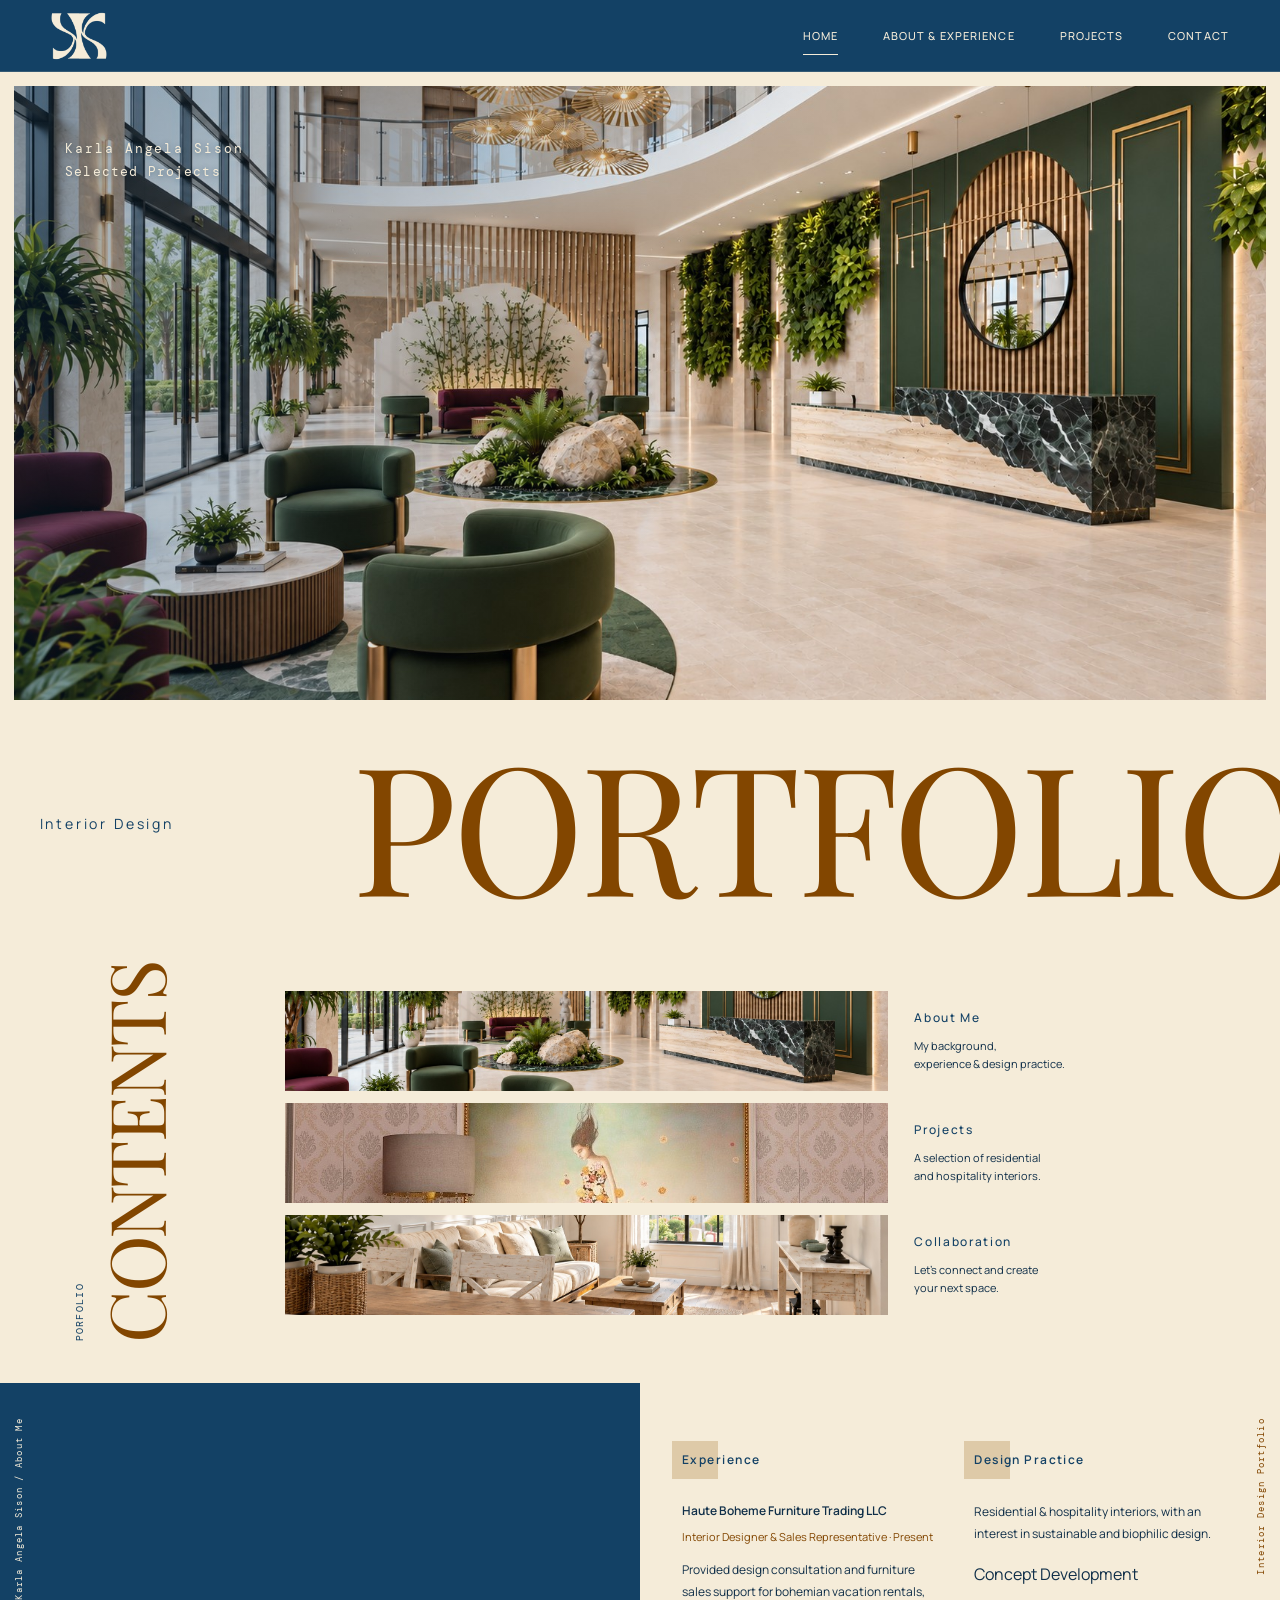
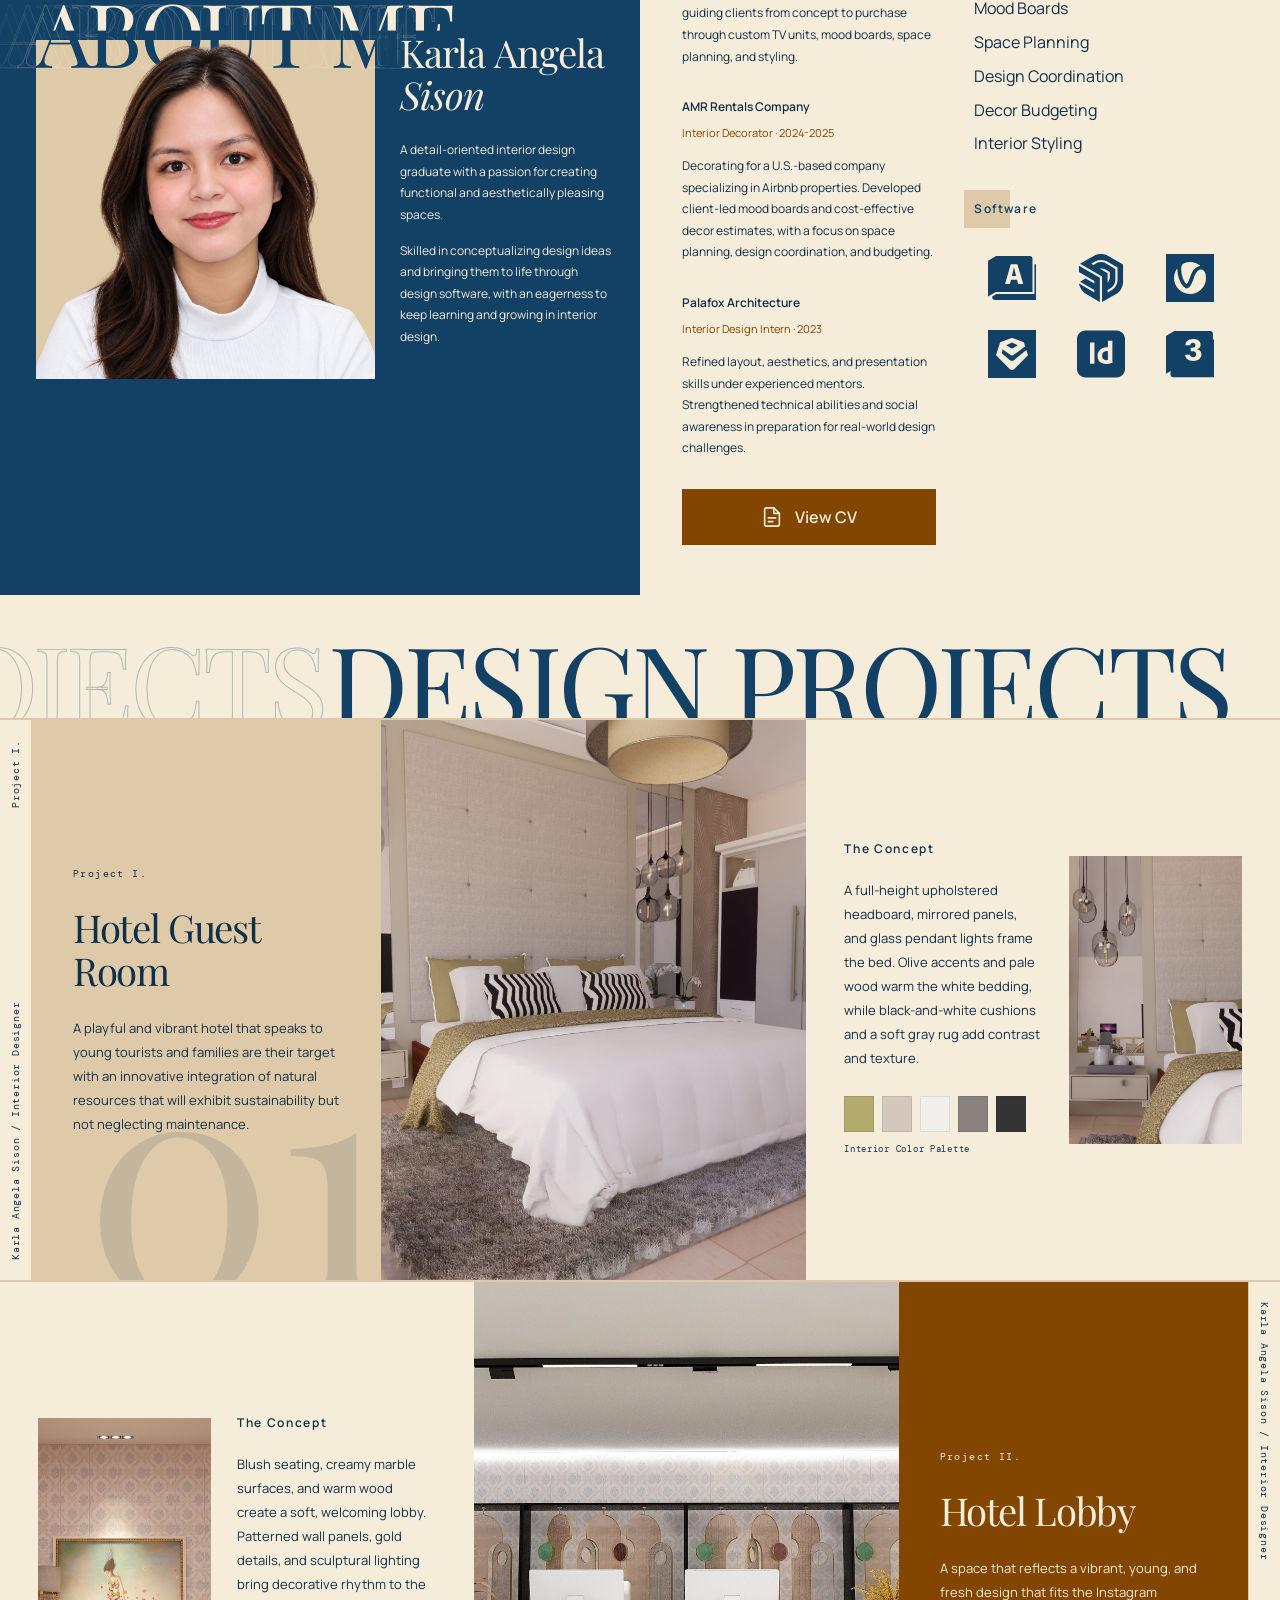
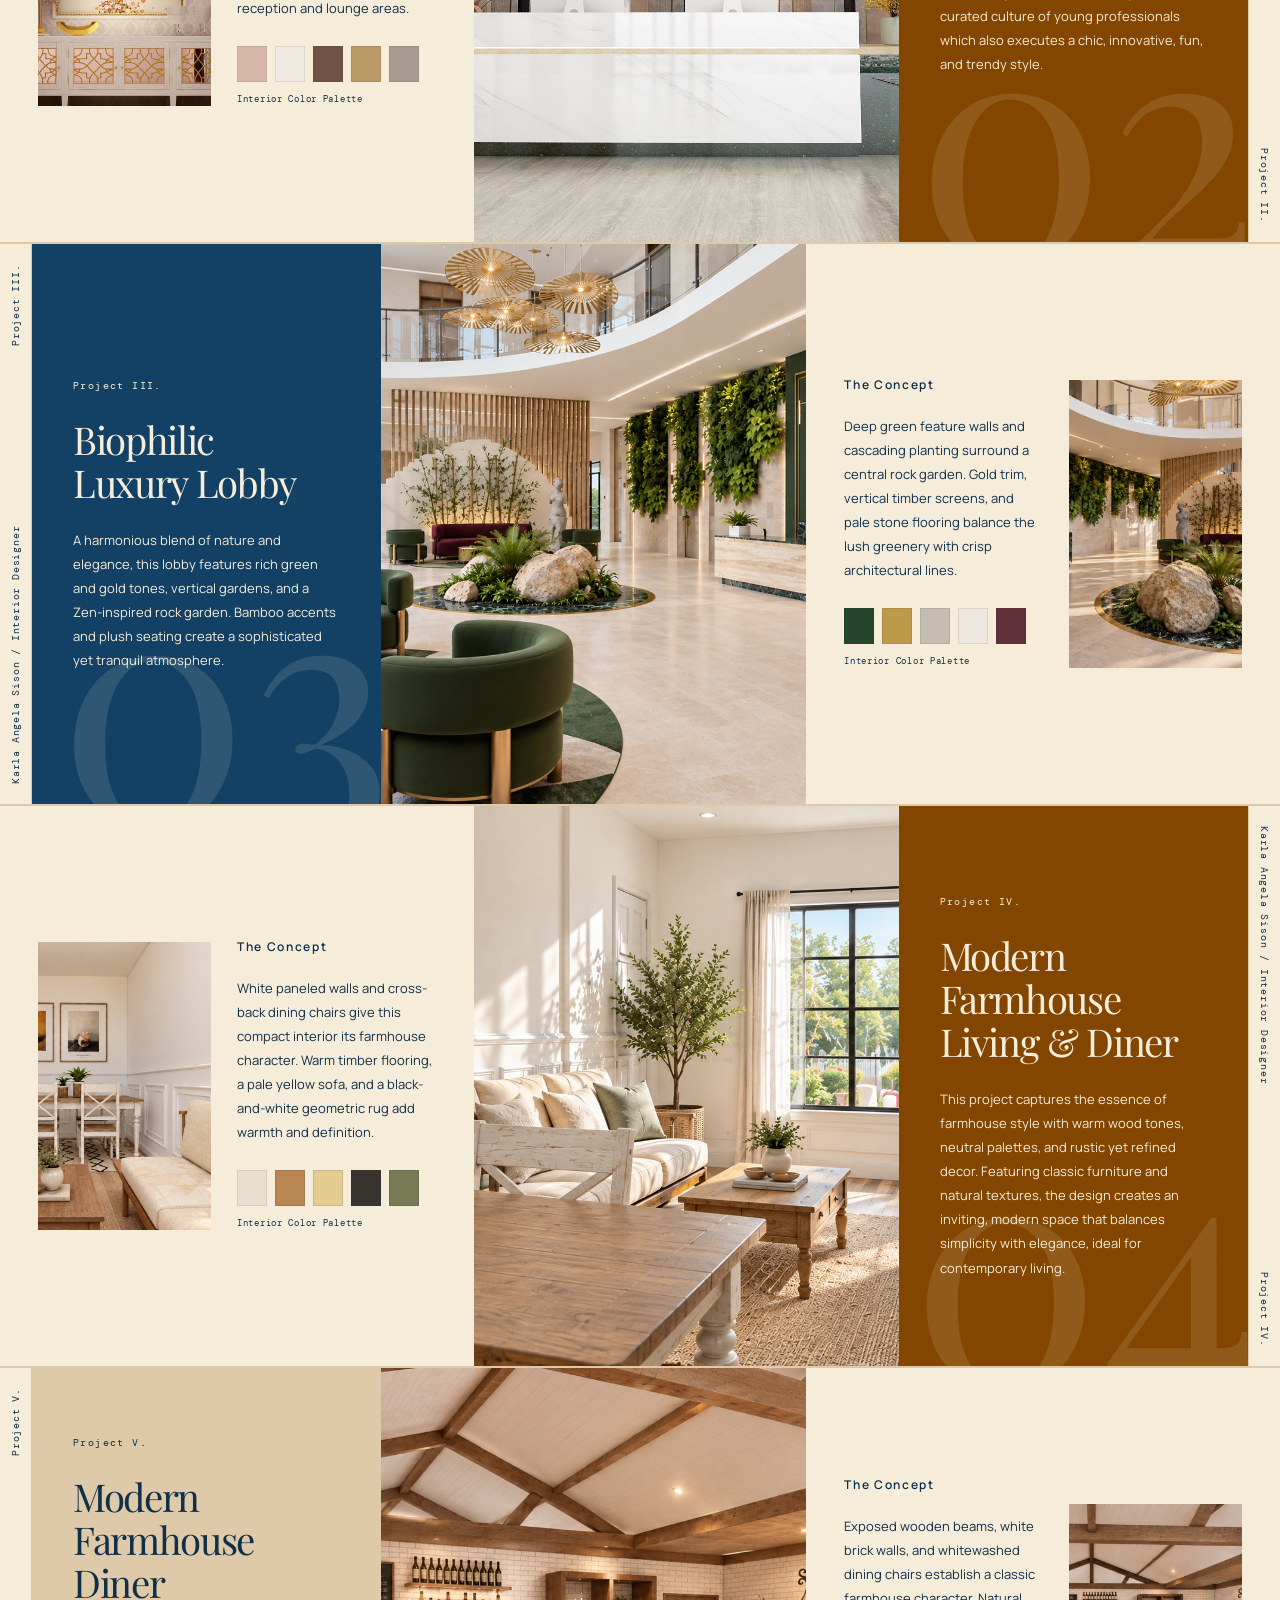
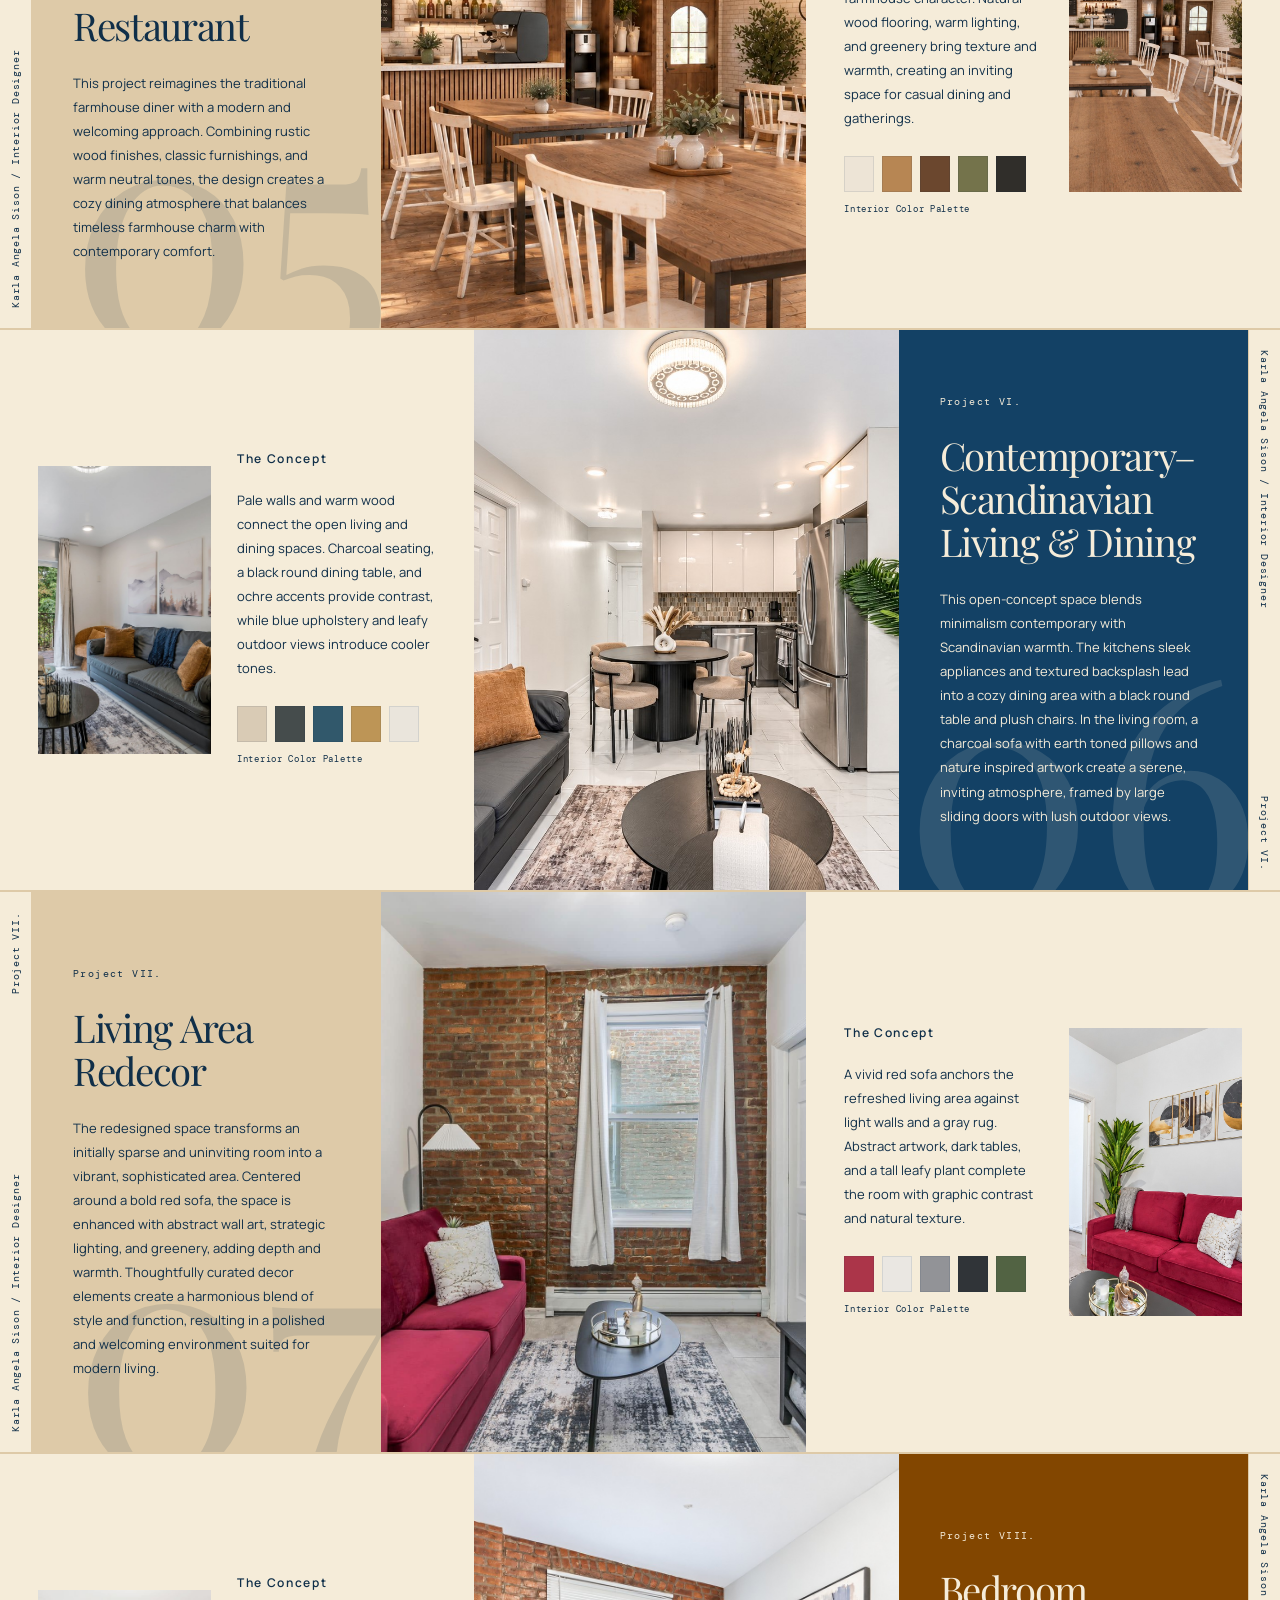
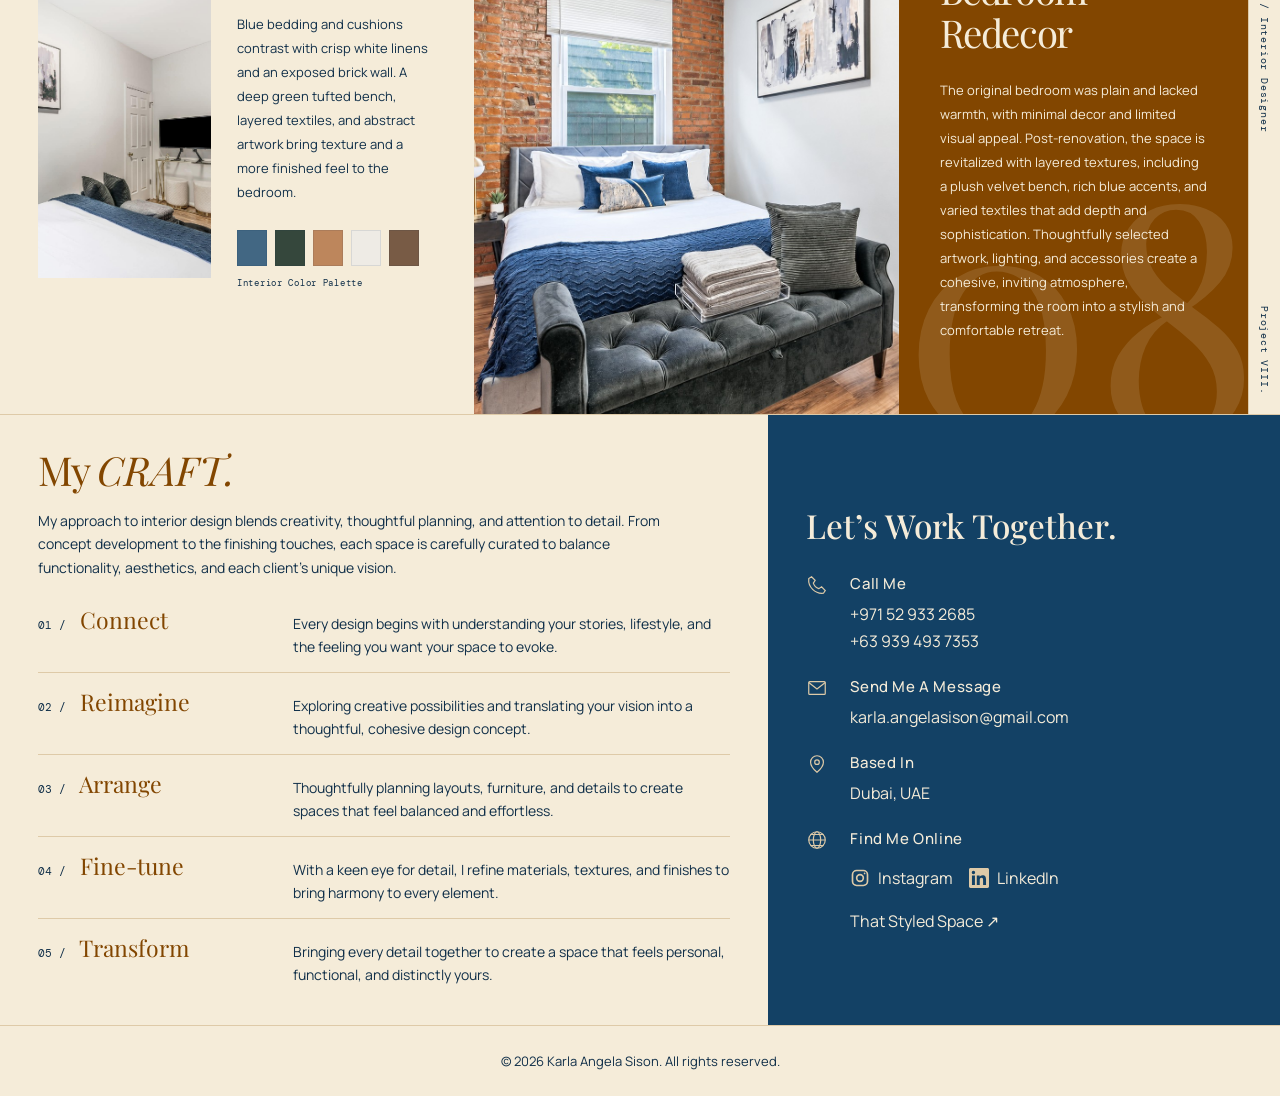
==== commit b1000d8f: "Add files via upload" ====
--- a/index.html
+++ b/index.html
@@ -23,7 +23,7 @@
   <div class="contents-spine"><span class="small-label">PORFOLIO</span><h2 id="contents-title">CONTENTS</h2></div>
   <nav class="contents-strips" aria-label="Portfolio contents">
     <a class="contents-strip" href="#about"><img src="assets/img/F-1.jpg" alt="" loading="lazy"><div><h3>About Me</h3><p>My background,<br>experience &amp; design practice.</p></div></a>
-    <a class="contents-strip" href="#projects"><img src="assets/img/H-1.jpg" alt="" loading="lazy"><div><h3>Projects</h3><p>A selection of residential<br>and hospitality interiors.</p></div></a>
+    <a class="contents-strip" href="#projects"><img src="assets/miniimg/2mini.jpg" alt="" loading="lazy"><div><h3>Projects</h3><p>A selection of residential<br>and hospitality interiors.</p></div></a>
     <a class="contents-strip" href="#contact"><img src="assets/img/B-2ProII.jpg" alt="" loading="lazy"><div><h3>Collaboration</h3><p>Let’s connect and create<br>your next space.</p></div></a>
   </nav>
 </section>
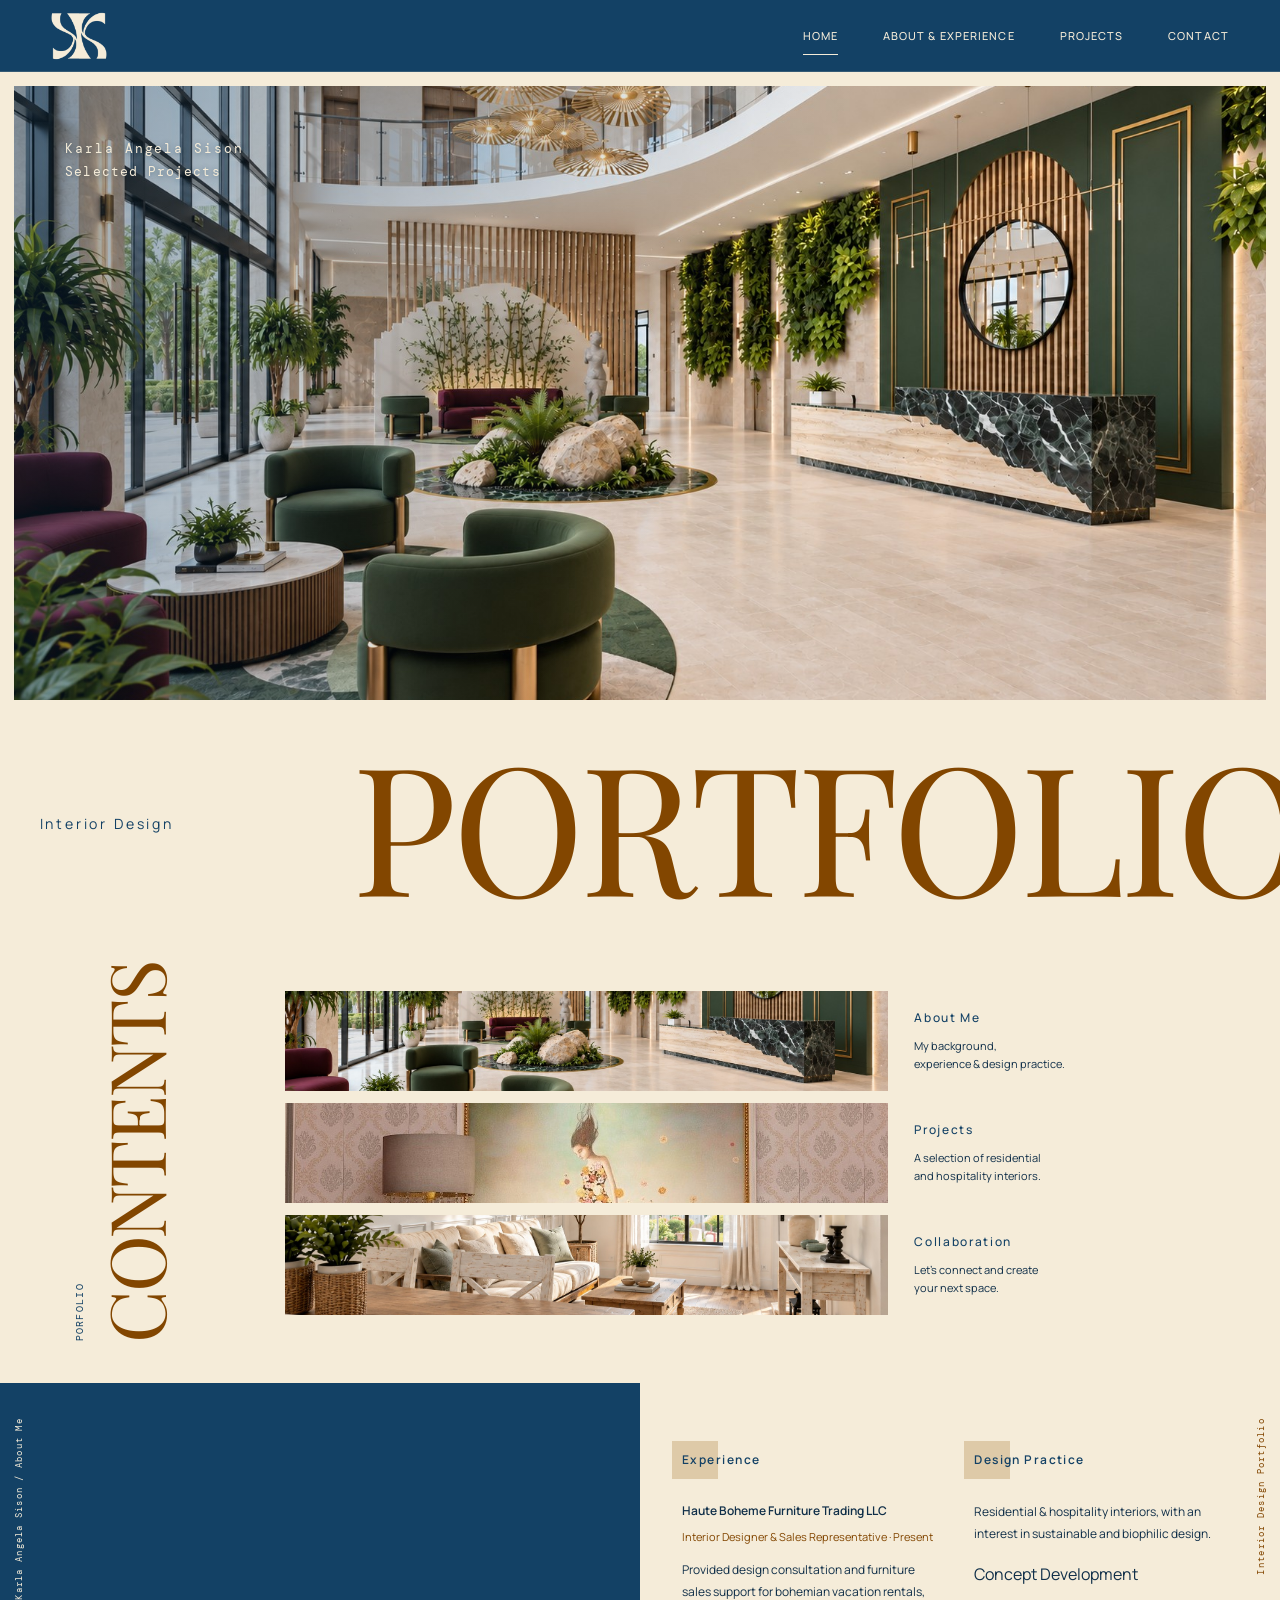
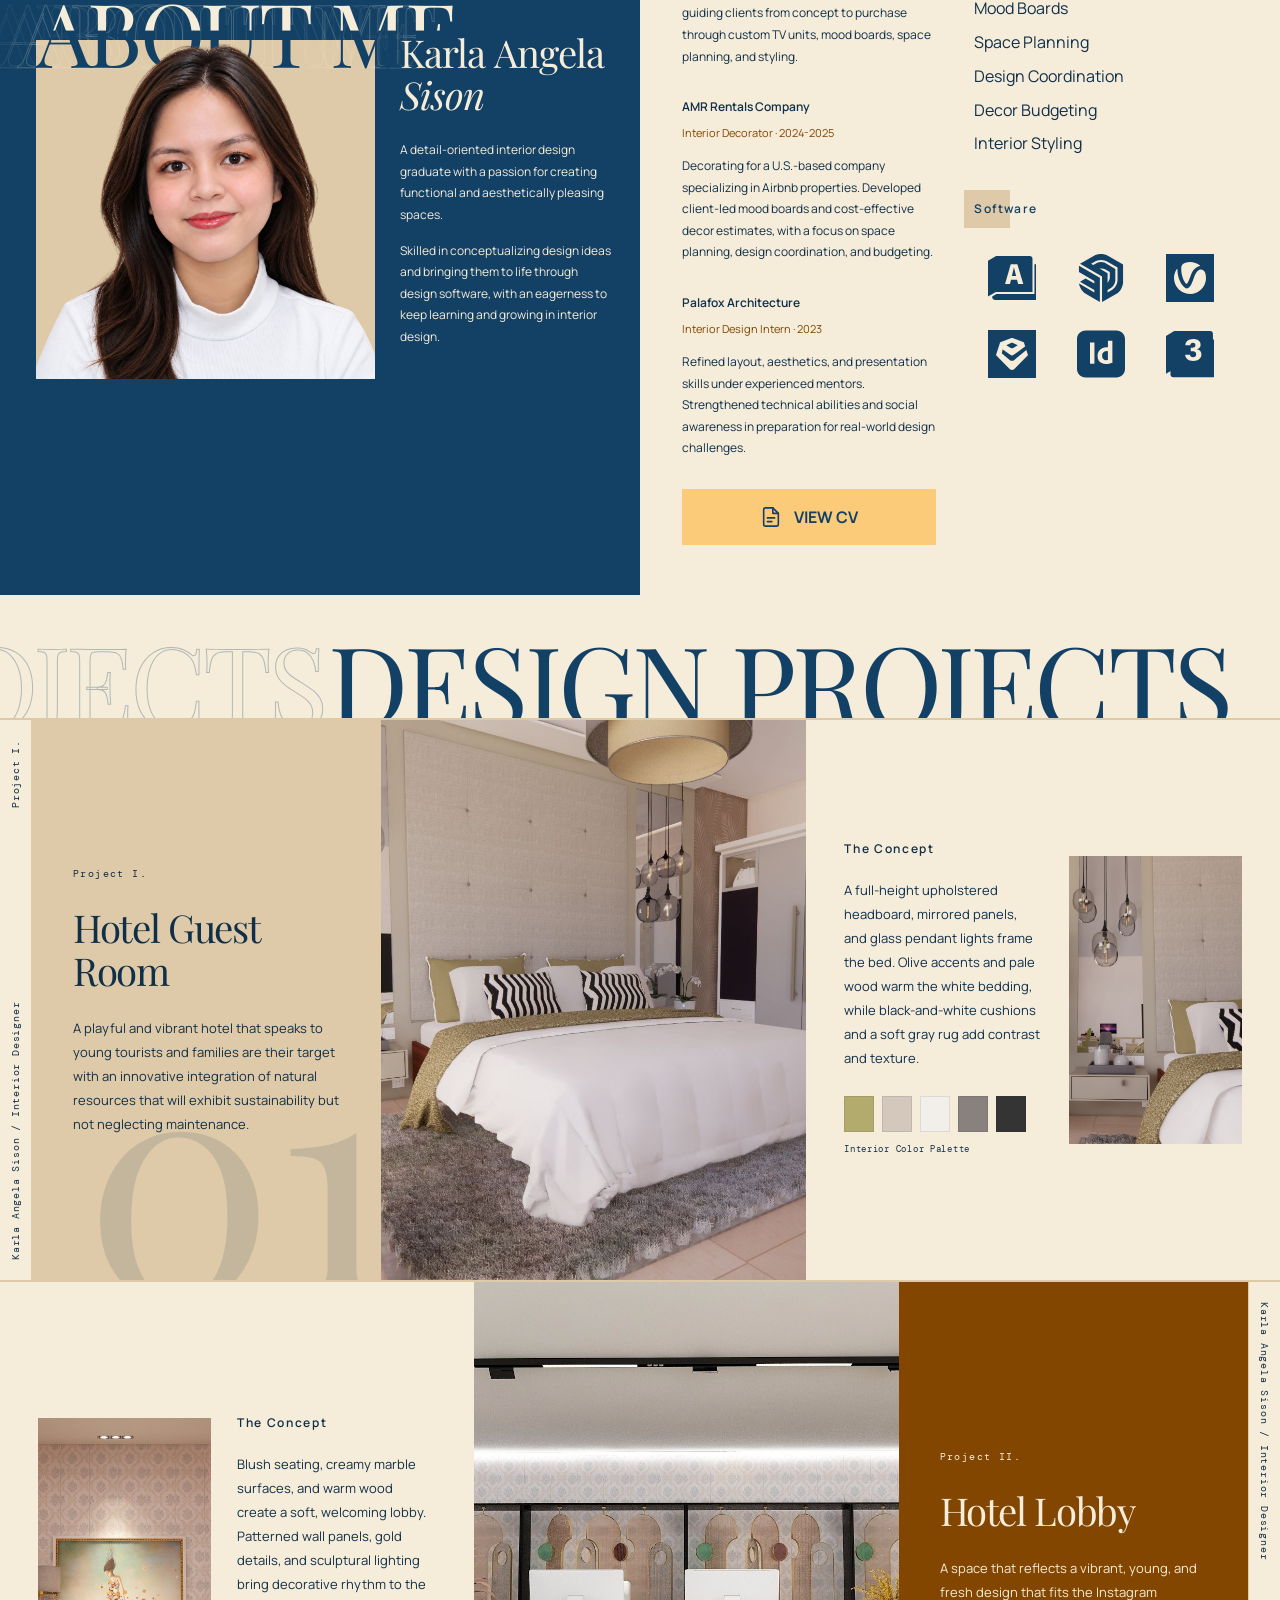
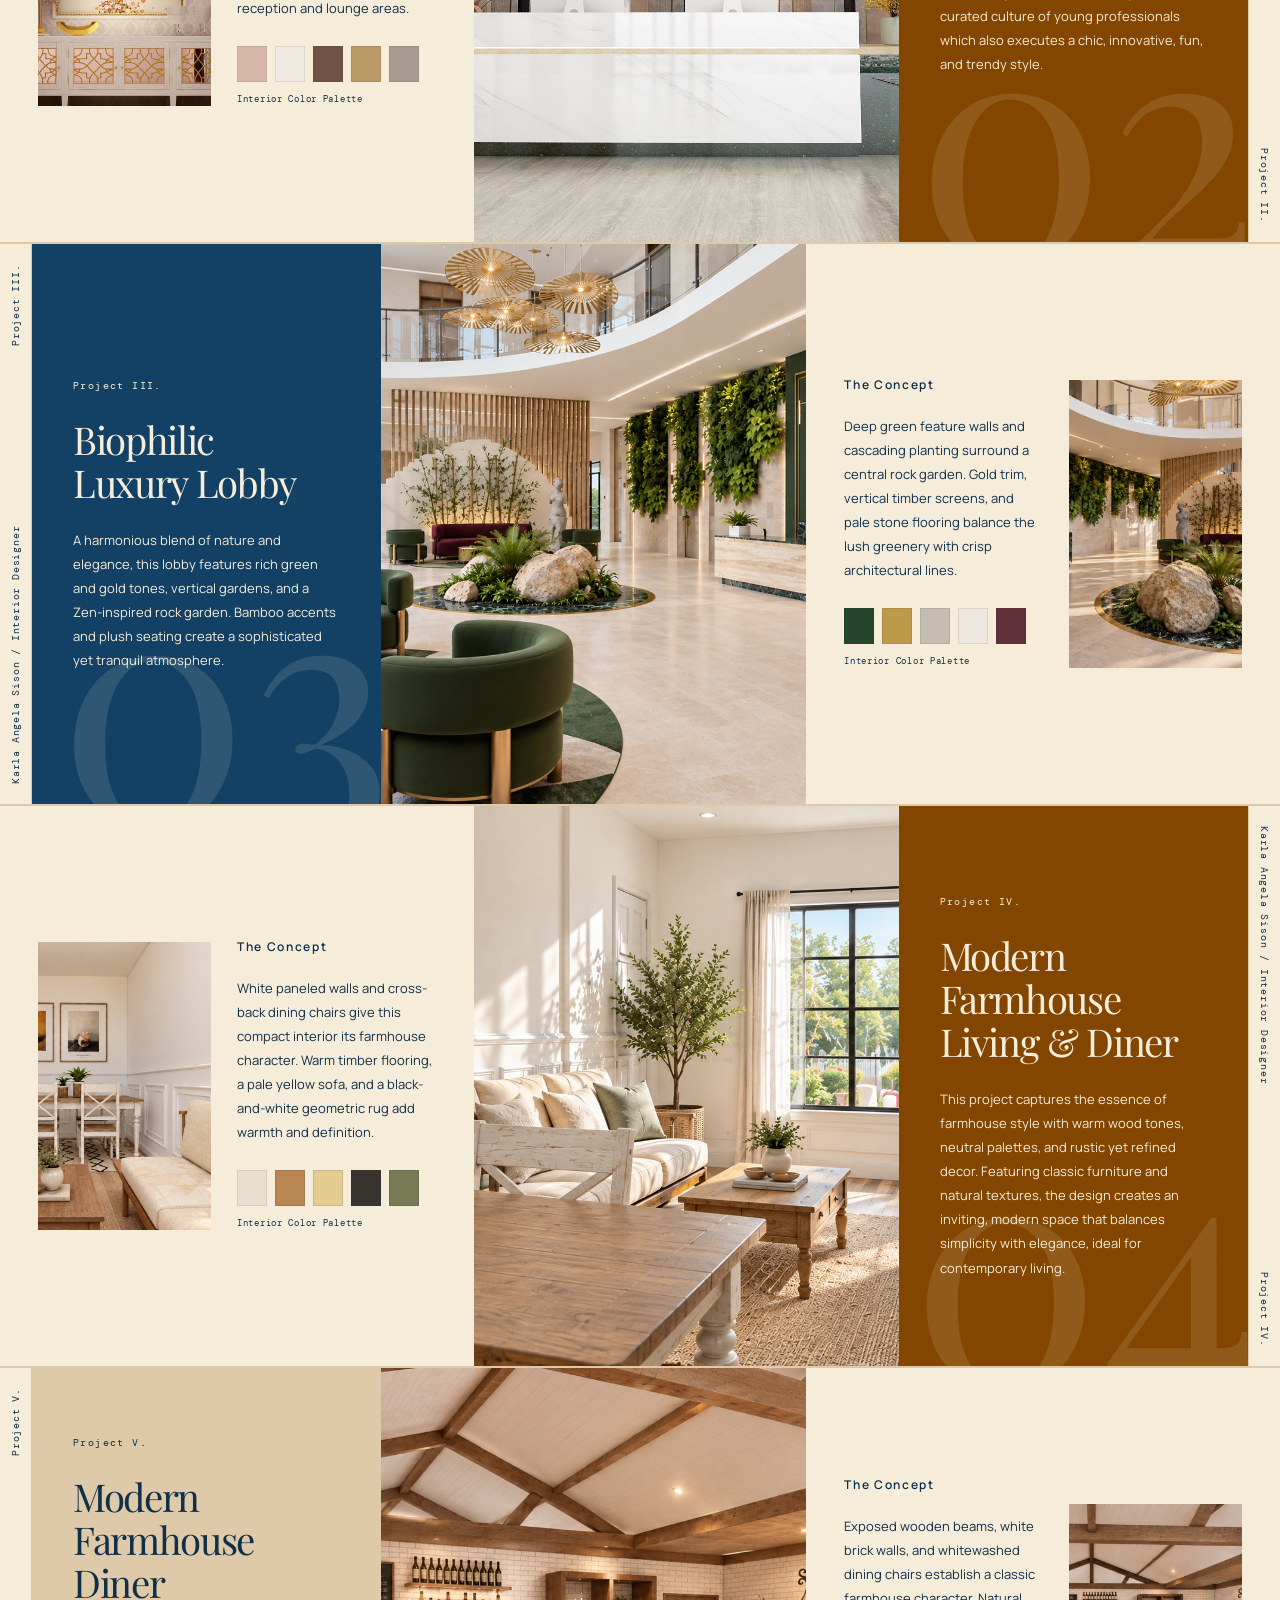
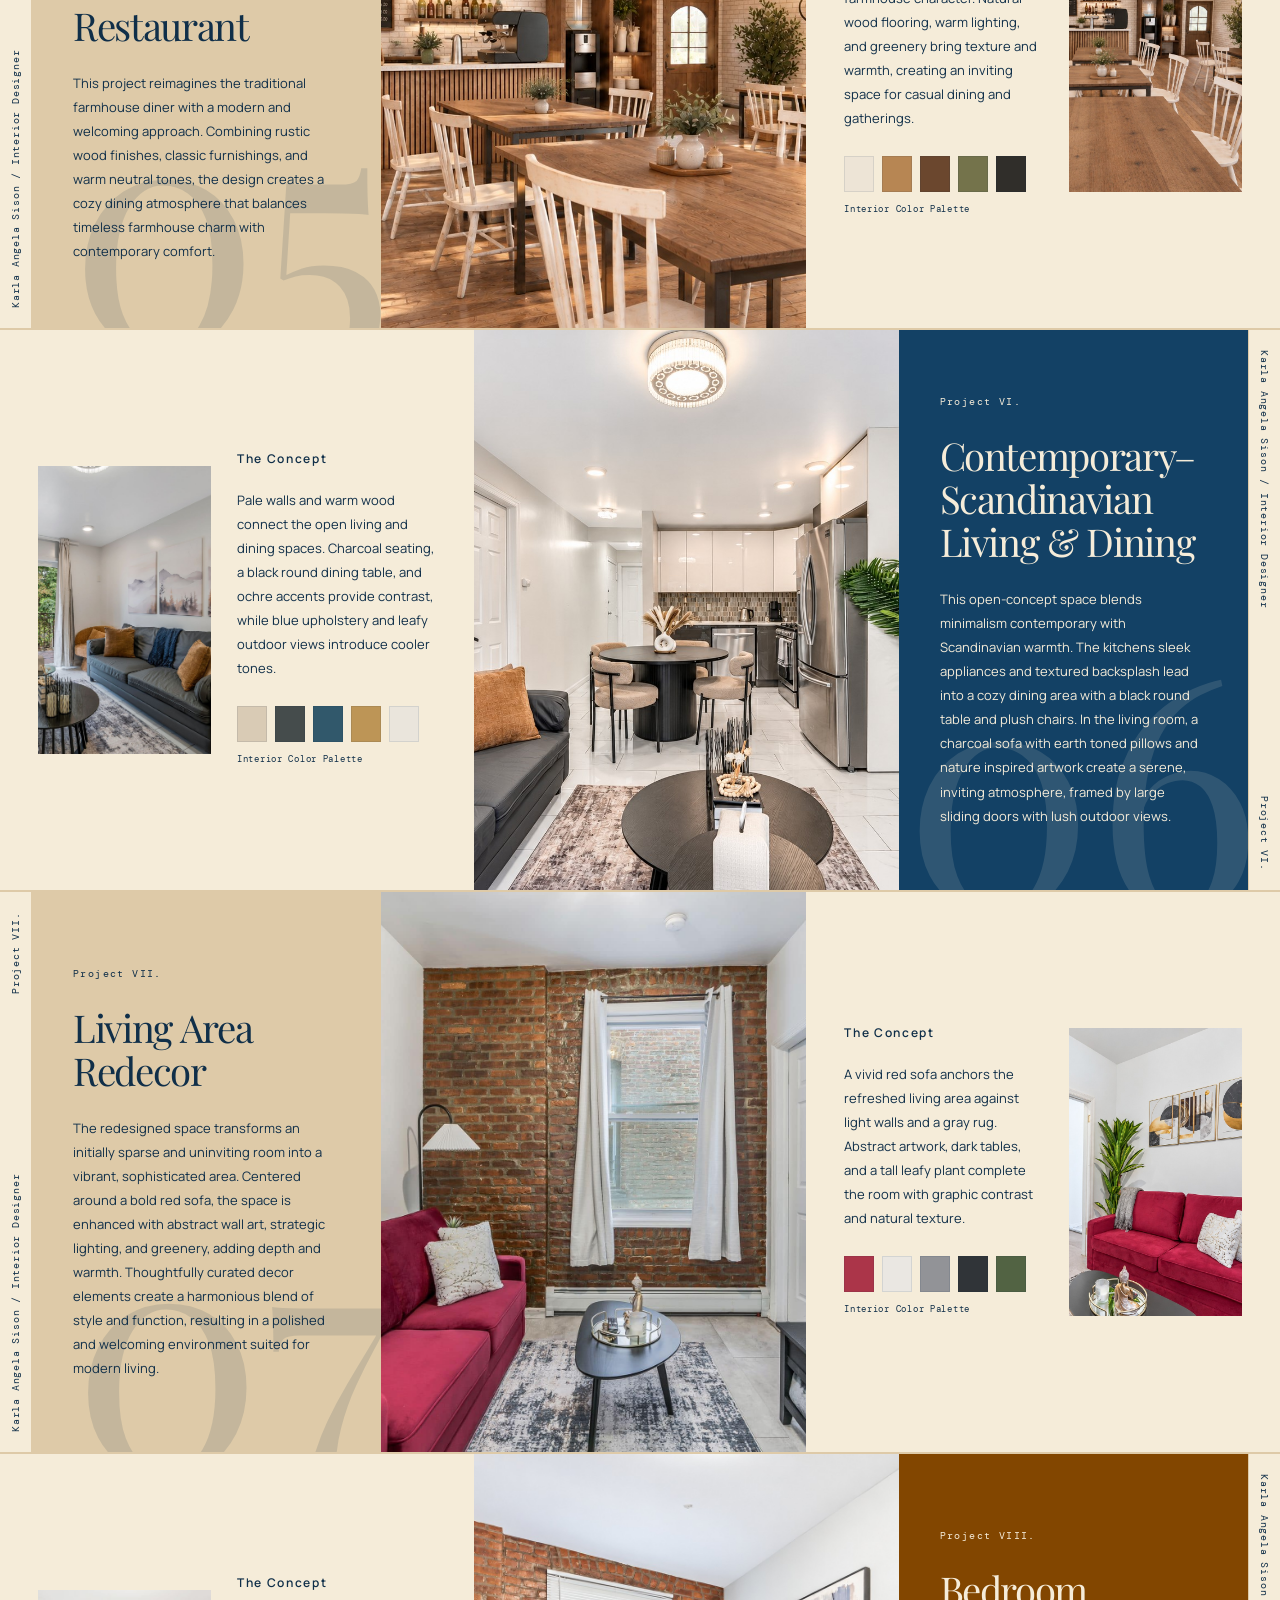
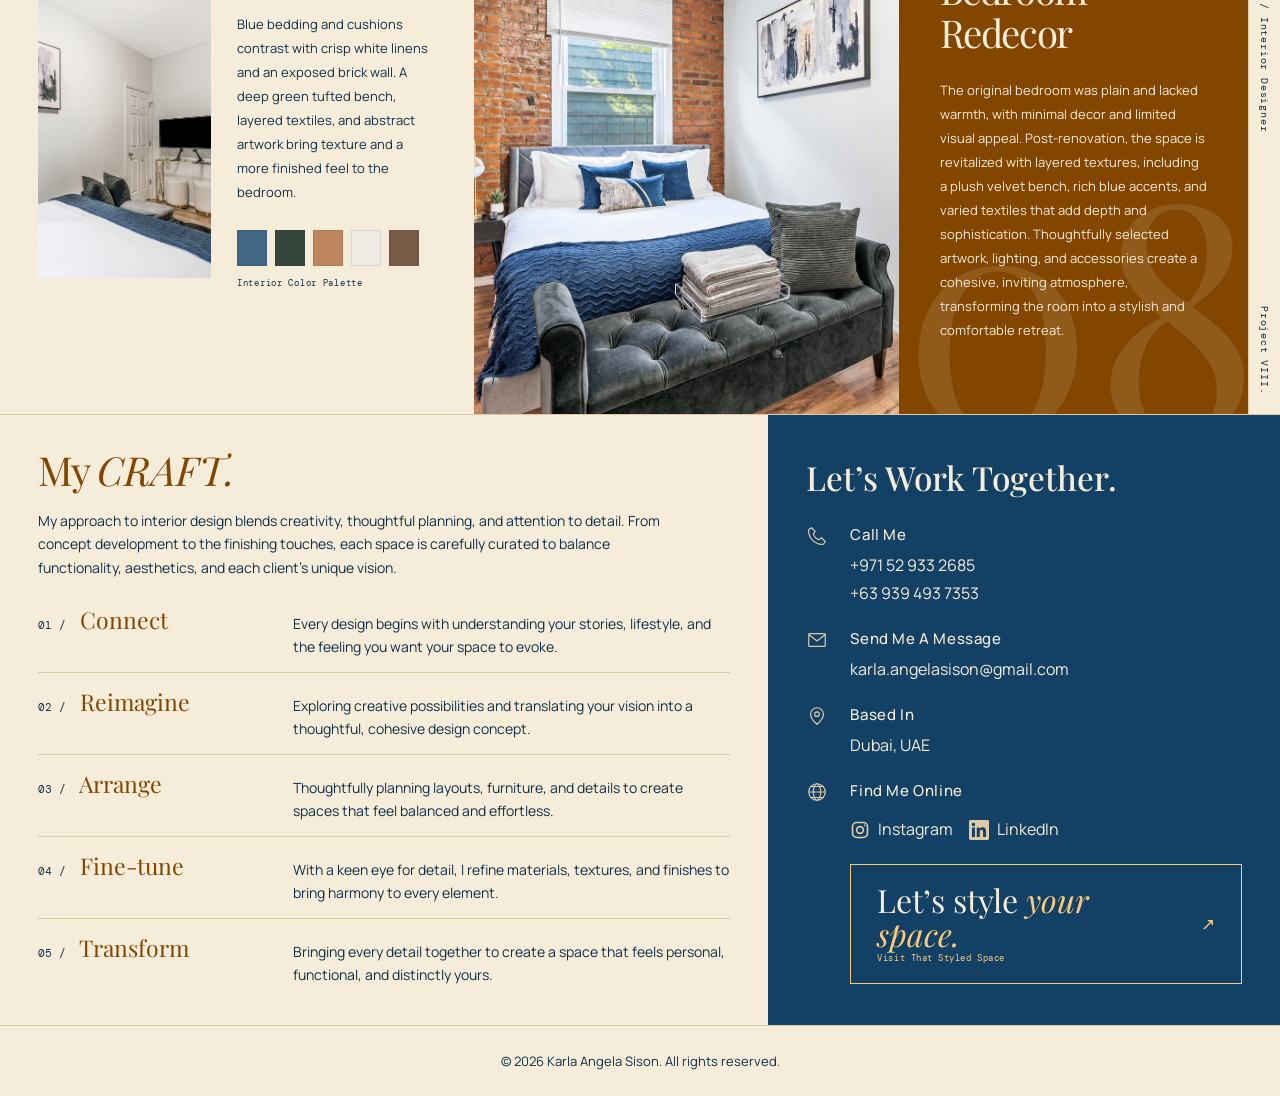
==== commit 675a6654: "Add files via upload" ====
--- a/index.html
+++ b/index.html
@@ -39,7 +39,7 @@
       <div class="about-role"><h4>Haute Boheme Furniture Trading LLC</h4><p class="about-role-meta">Interior Designer &amp; Sales Representative · Present</p><p>Provided design consultation and furniture sales support for bohemian vacation rentals, guiding clients from concept to purchase through custom TV units, mood boards, space planning, and styling.</p></div>
       <div class="about-role"><h4>AMR Rentals Company</h4><p class="about-role-meta">Interior Decorator · 2024-2025</p><p>Decorating for a U.S.-based company specializing in Airbnb properties. Developed client-led mood boards and cost-effective decor estimates, with a focus on space planning, design coordination, and budgeting.</p></div>
       <div class="about-role"><h4>Palafox Architecture</h4><p class="about-role-meta">Interior Design Intern · 2023</p><p>Refined layout, aesthetics, and presentation skills under experienced mentors. Strengthened technical abilities and social awareness in preparation for real-world design challenges.</p></div>
-      <a class="cv-button" href="assets/str/KARLASISONCV.pdf" target="_blank" rel="noopener noreferrer" aria-label="View CV (PDF, opens in a new tab)"><svg viewBox="0 0 24 24" fill="none" stroke="currentColor" stroke-width="1.75" stroke-linecap="round" stroke-linejoin="round" aria-hidden="true"><path d="M14 2H6a2 2 0 0 0-2 2v16a2 2 0 0 0 2 2h12a2 2 0 0 0 2-2V8Z"/><path d="M14 2v6h6M8 13h8M8 17h5"/></svg><span>View CV</span></a>
+      <a class="cv-button" href="assets/str/KARLASISONCV.pdf" target="_blank" rel="noopener noreferrer" aria-label="View CV (PDF, opens in a new tab)"><svg viewBox="0 0 24 24" fill="none" stroke="currentColor" stroke-width="1.75" stroke-linecap="round" stroke-linejoin="round" aria-hidden="true"><path d="M14 2H6a2 2 0 0 0-2 2v16a2 2 0 0 0 2 2h12a2 2 0 0 0 2-2V8Z"/><path d="M14 2v6h6M8 13h8M8 17h5"/></svg><span>VIEW CV</span></a>
     </section>
     <div class="about-practice">
       <section aria-labelledby="practice-title"><h3 id="practice-title" class="about-label">Design Practice</h3><p>Residential &amp; hospitality interiors, with an interest in sustainable and biophilic design.</p><ul class="about-skills"><li>Concept Development</li><li>Mood Boards</li><li>Space Planning</li><li>Design Coordination</li><li>Decor Budgeting</li><li>Interior Styling</li></ul></section>
@@ -94,7 +94,7 @@
     </div>
     <div class="contact-detail-row">
       <svg viewBox="0 0 24 24" fill="none" stroke="currentColor" stroke-width="1.3" aria-hidden="true"><circle cx="12" cy="12" r="9"/><ellipse cx="12" cy="12" rx="4" ry="9"/><path d="M3 12h18M5 6h14M5 18h14"/></svg>
-      <div><h4>Find Me Online</h4><nav class="contact-profile-links" aria-label="Social profiles"><a href="https://www.instagram.com/_karlasison/" target="_blank" rel="noopener noreferrer"><svg viewBox="0 0 24 24" fill="none" stroke="currentColor" stroke-width="2" aria-hidden="true"><rect x="3" y="3" width="18" height="18" rx="5"/><circle cx="12" cy="12" r="4"/><circle cx="17.5" cy="6.5" r="1" fill="currentColor" stroke="none"/></svg><span>Instagram</span></a><a href="https://www.linkedin.com/in/karla-angela-sison-81026522a/" target="_blank" rel="noopener noreferrer"><svg viewBox="0 0 24 24" fill="currentColor" aria-hidden="true"><path d="M20.447 20.452h-3.554v-5.569c0-1.328-.027-3.037-1.852-3.037-1.853 0-2.136 1.445-2.136 2.939v5.667H9.351V9h3.414v1.561h.049c.476-.9 1.637-1.85 3.37-1.85 3.601 0 4.267 2.37 4.267 5.455v6.286ZM5.337 7.433a2.062 2.062 0 1 1 0-4.124 2.062 2.062 0 0 1 0 4.124Zm1.782 13.019H3.555V9h3.564v11.452ZM22.225 0H1.771C.792 0 0 .774 0 1.729v20.542C0 23.227.792 24 1.771 24h20.451C23.2 24 24 23.227 24 22.271V1.729C24 .774 23.2 0 22.225 0Z"/></svg><span>LinkedIn</span></a></nav><a class="contact-studio-link" href="../index.php">That Styled Space ↗</a></div>
+      <div><h4>Find Me Online</h4><nav class="contact-profile-links" aria-label="Social profiles"><a href="https://www.instagram.com/_karlasison/" target="_blank" rel="noopener noreferrer"><svg viewBox="0 0 24 24" fill="none" stroke="currentColor" stroke-width="2" aria-hidden="true"><rect x="3" y="3" width="18" height="18" rx="5"/><circle cx="12" cy="12" r="4"/><circle cx="17.5" cy="6.5" r="1" fill="currentColor" stroke="none"/></svg><span>Instagram</span></a><a href="https://www.linkedin.com/in/karla-angela-sison-81026522a/" target="_blank" rel="noopener noreferrer"><svg viewBox="0 0 24 24" fill="currentColor" aria-hidden="true"><path d="M20.447 20.452h-3.554v-5.569c0-1.328-.027-3.037-1.852-3.037-1.853 0-2.136 1.445-2.136 2.939v5.667H9.351V9h3.414v1.561h.049c.476-.9 1.637-1.85 3.37-1.85 3.601 0 4.267 2.37 4.267 5.455v6.286ZM5.337 7.433a2.062 2.062 0 1 1 0-4.124 2.062 2.062 0 0 1 0 4.124Zm1.782 13.019H3.555V9h3.564v11.452ZM22.225 0H1.771C.792 0 0 .774 0 1.729v20.542C0 23.227.792 24 1.771 24h20.451C23.2 24 24 23.227 24 22.271V1.729C24 .774 23.2 0 22.225 0Z"/></svg><span>LinkedIn</span></a></nav><a class="contact-studio-link" href="https://tssdemo.infinityfree.io/thatstyledspace/" target="_blank" rel="noopener noreferrer"><span class="contact-studio-copy"><span>Let’s style <em>your space.</em></span><small>Visit That Styled Space</small></span><span class="contact-studio-arrow" aria-hidden="true">↗</span></a></div>
     </div>
   </div>
 </section>
--- a/style.css
+++ b/style.css
@@ -95,8 +95,8 @@
 .about-label{display:inline-block;position:relative;isolation:isolate;font-family:var(--body);font-size:12px;font-weight:600;line-height:1.5;letter-spacing:.12em;text-transform:none;padding:10px 0;margin:0 0 22px;color:var(--blue)}
 .about-label::before{content:"";position:absolute;z-index:-1;left:-10px;top:0;bottom:0;width:46px;background:var(--oak)}
 .about-role+.about-role{margin-top:30px}
-.cv-button{display:flex;align-items:center;justify-content:center;gap:12px;width:100%;min-height:56px;margin:30px 0 0;padding:14px 20px;background:var(--umber);color:var(--paper);font-family:var(--body);font-size:16px;font-weight:600;line-height:1.5}.cv-button svg{width:22px;height:22px;flex-shrink:0}
-.cv-button:hover{background:var(--ink);text-decoration:none}
+.cv-button{display:flex;align-items:center;justify-content:center;gap:12px;width:100%;min-height:56px;margin:30px 0 0;padding:14px 20px;background:var(--apricot);color:var(--blue);font-family:var(--body);font-size:16px;font-weight:700;line-height:1.5}.cv-button svg{width:22px;height:22px;flex-shrink:0}
+.cv-button:hover{background:var(--ink);color:var(--paper);text-decoration:none}
 .about-role h4{margin:0 0 7px;font-family:var(--body);font-size:12px;font-weight:600;line-height:1.6;text-transform:none}
 .about-role p,.about-practice p{font-size:12px;line-height:1.8}
 .about-role .about-role-meta{font-size:11px;color:var(--umber);margin-bottom:12px}
@@ -190,7 +190,27 @@
 .contact-profile-links{display:flex;flex-wrap:wrap;gap:6px 16px}
 .craft-contact .contact-profile-links a{display:inline-flex;align-items:center;gap:8px;min-height:44px}
 .craft-contact .contact-profile-links svg{width:20px;height:20px;flex-shrink:0;margin:0;color:currentColor}
-.contact-detail-row .contact-studio-link{margin-top:8px}
+.craft-contact .contact-detail-row .contact-studio-link{display:flex;align-items:center;justify-content:space-between;gap:24px;width:fit-content;max-width:100%;min-height:74px;box-sizing:border-box;margin-top:12px;padding:15px 22px;border:1px solid var(--apricot);background:var(--blue);color:var(--paper);text-decoration:none;transition:background-color .2s ease,color .2s ease}
+.contact-studio-copy{display:grid;gap:2px;min-width:0}
+.contact-studio-copy>span{font-family:var(--display);font-size:27px;line-height:1.05}
+.contact-studio-copy em{color:var(--apricot);font-style:italic}
+.contact-studio-copy small{font-family:var(--mono);font-size:9px;line-height:1.4;letter-spacing:.06em;color:var(--apricot)}
+.contact-studio-arrow{flex-shrink:0;font-family:var(--mono);font-size:15px;color:var(--apricot)}
+.contact-detail-row .contact-studio-link:hover{background:var(--apricot);color:var(--blue);text-decoration:none}
+.contact-detail-row .contact-studio-link:hover small,.contact-detail-row .contact-studio-link:hover .contact-studio-arrow,.contact-detail-row .contact-studio-link:hover em{color:var(--blue)}
+.contact-detail-row .contact-studio-link:focus-visible{outline:2px solid var(--apricot);outline-offset:3px}
+@media(max-width:600px){
+  .craft-contact .contact-detail-row:has(.contact-studio-link){display:block}
+  .craft-contact .contact-detail-row:has(.contact-studio-link)>svg{display:none}
+  .craft-contact .contact-detail-row:has(.contact-studio-link)>div{width:100%}
+  .craft-contact .contact-detail-row .contact-studio-link{min-height:66px;margin-inline:0;padding:12px 14px;gap:14px}
+  .contact-studio-copy>span{font-size:21px}
+}
+@media(min-width:1001px){
+  .craft-contact .contact-detail-row .contact-studio-link{min-height:88px;padding:18px 26px;gap:30px}
+  .contact-studio-copy>span{font-size:32px}
+  .contact-studio-arrow{font-size:17px}
+}
 .contact-margin-note-right{left:auto;right:13px}
 @media(max-width:1100px) and (min-width:761px){
 .contact-editorial{grid-template-columns:34% 22% 44%}
